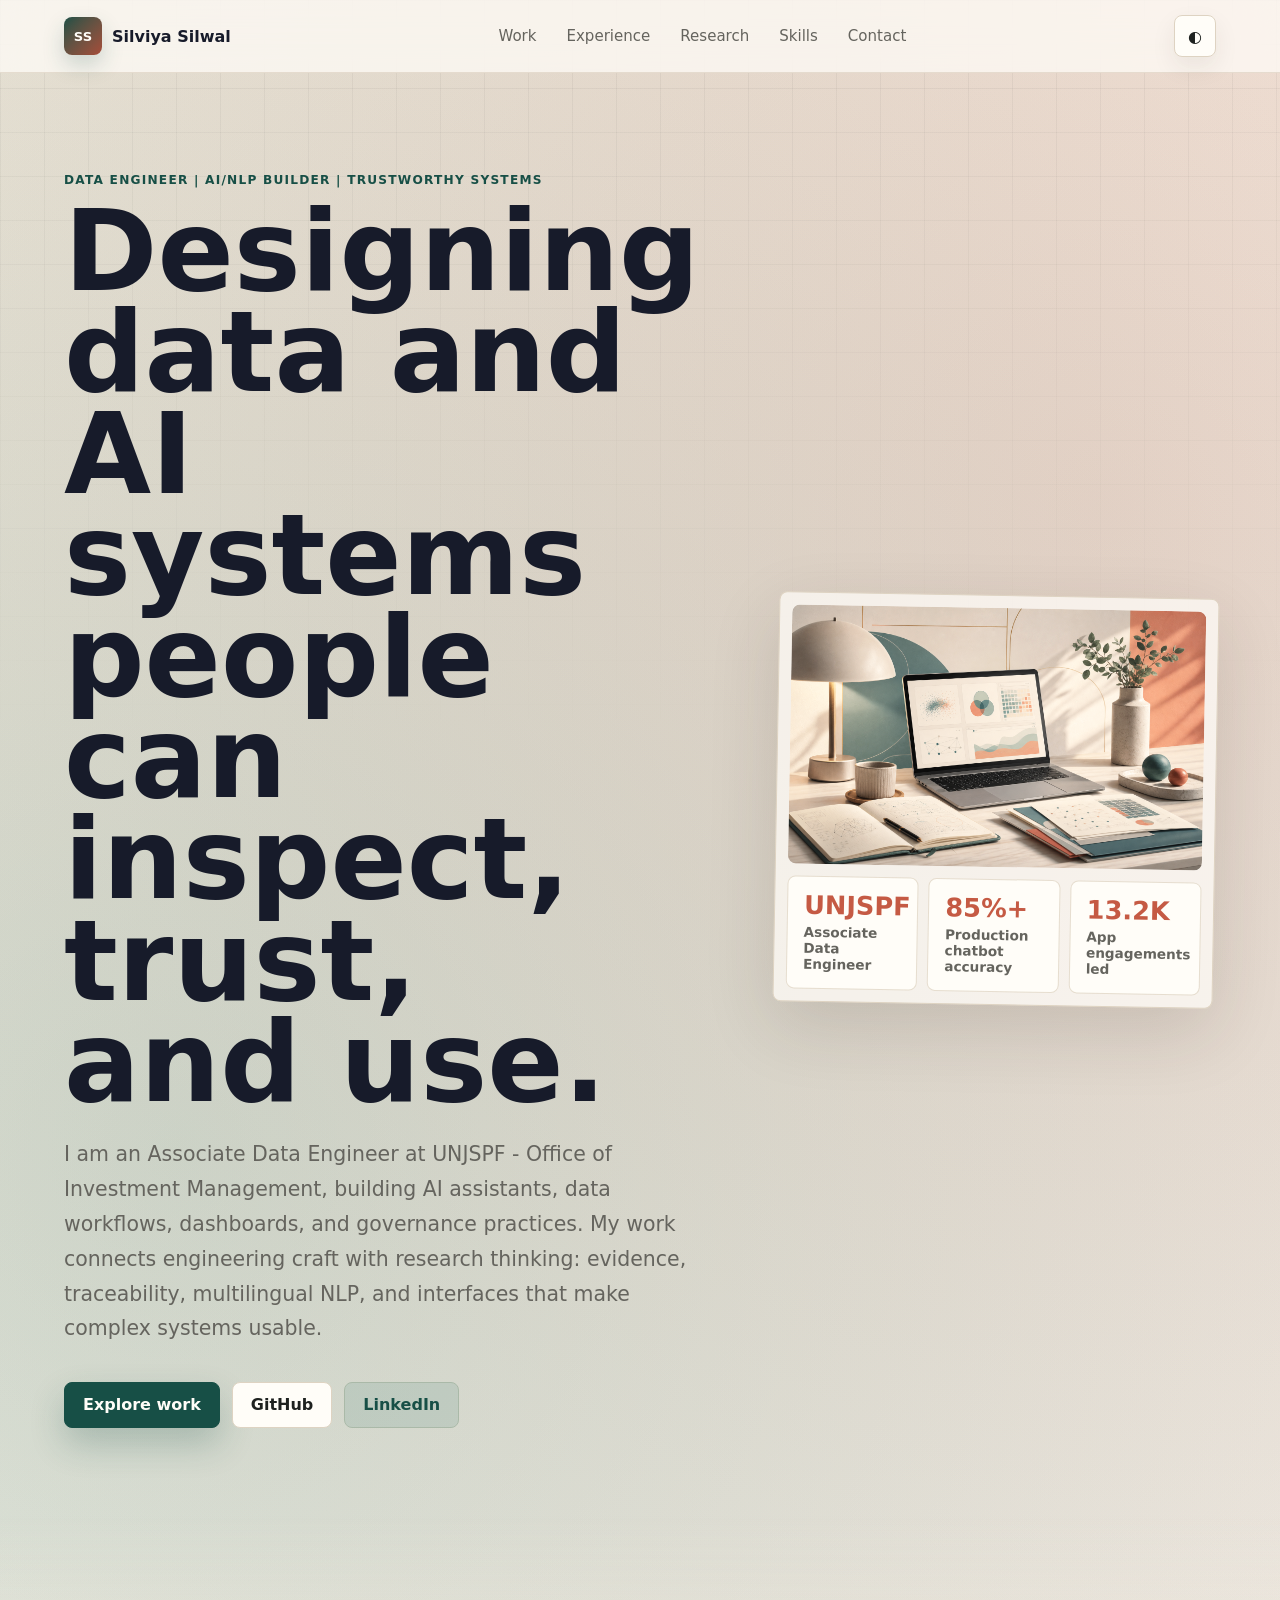
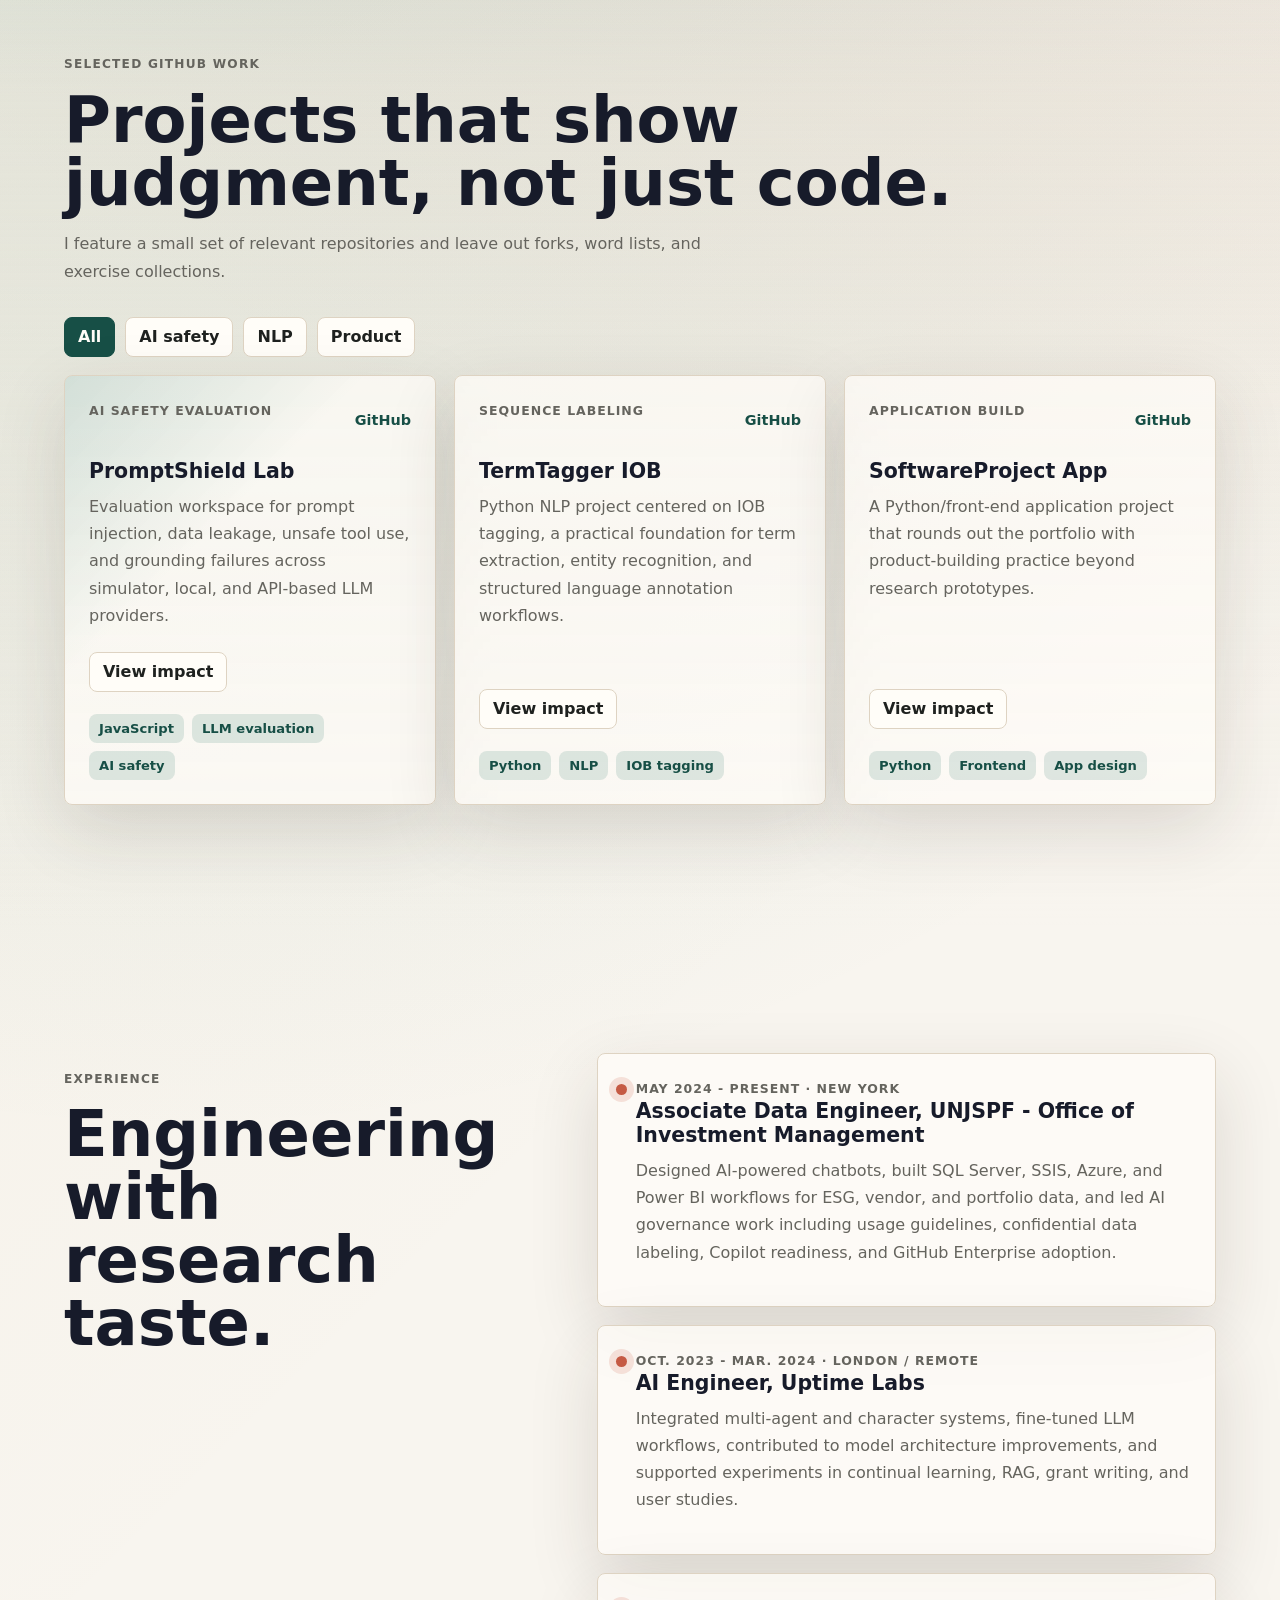
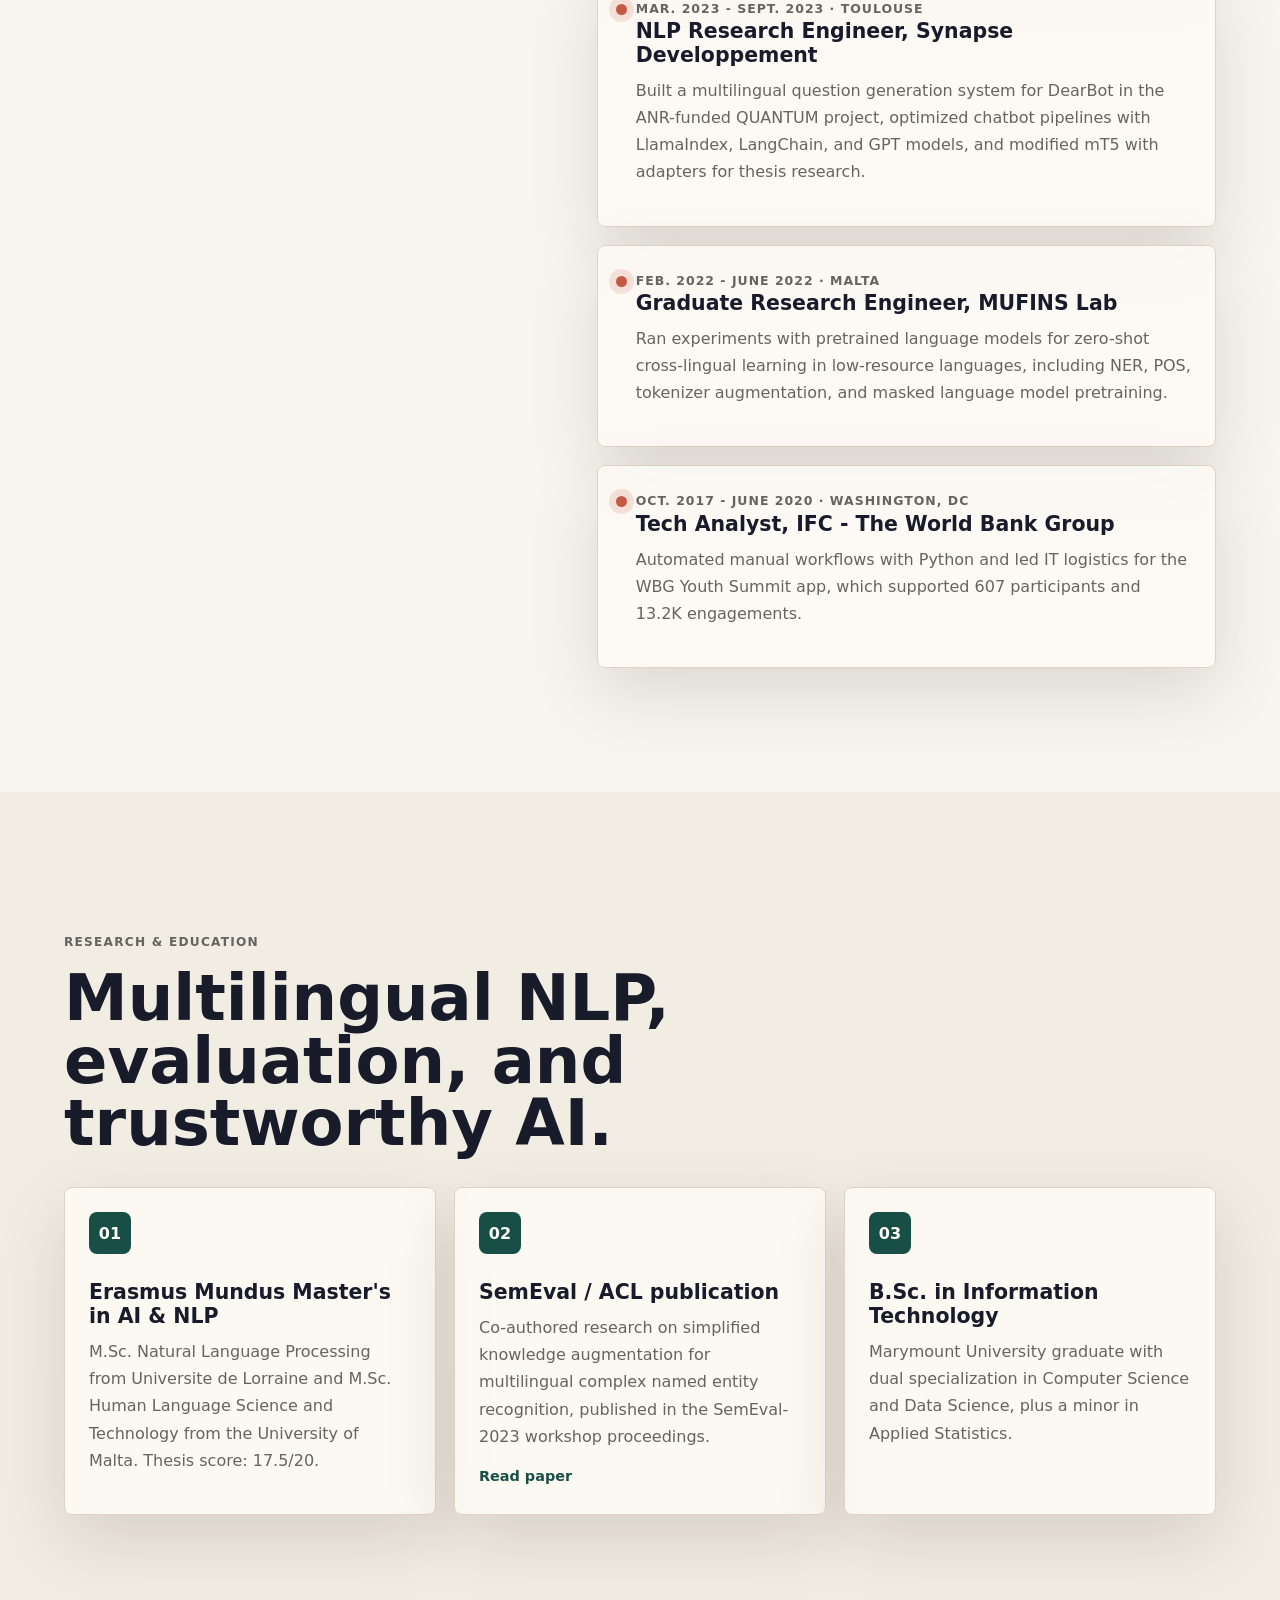
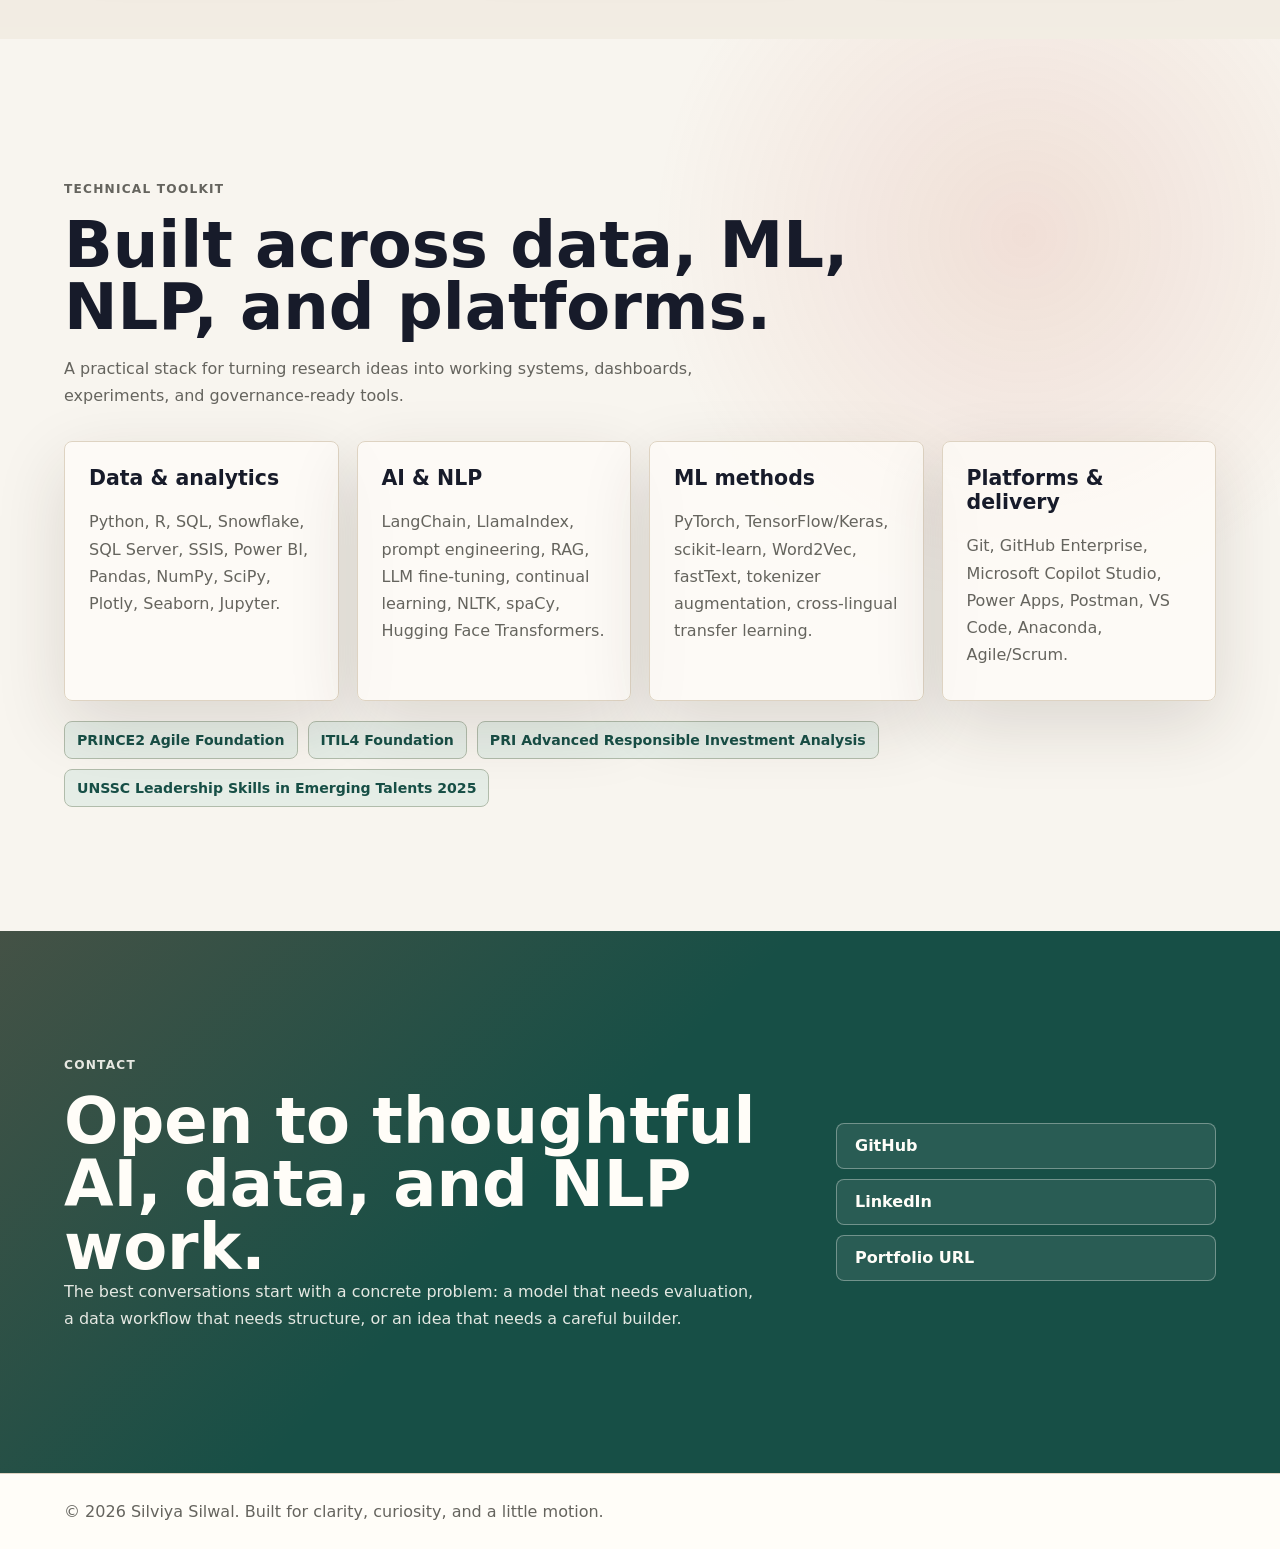
==== index.html @ 81b0cc97 "Add resume details to portfolio" ====
<!doctype html>
<html lang="en">
  <head>
    <meta charset="utf-8">
    <meta name="viewport" content="width=device-width, initial-scale=1">
    <title>Silviya Silwal | Data & AI Engineer</title>
    <meta
      name="description"
      content="Portfolio of Silviya Silwal, a Data Engineer and AI/NLP builder focused on trustworthy AI systems, evaluation, and multilingual language technology."
    >
    <link rel="stylesheet" href="styles.css">
  </head>
  <body>
    <div class="cursor-glow" aria-hidden="true"></div>

    <header class="site-header">
      <a class="brand" href="#top" aria-label="Go to top">
        <span class="brand-mark">SS</span>
        <span>Silviya Silwal</span>
      </a>

      <nav class="nav-links" aria-label="Primary navigation">
        <a href="#work">Work</a>
        <a href="#experience">Experience</a>
        <a href="#research">Research</a>
        <a href="#skills">Skills</a>
        <a href="#contact">Contact</a>
      </nav>

      <button class="theme-toggle" type="button" aria-label="Toggle dark mode">
        <span class="theme-icon" aria-hidden="true">◐</span>
      </button>
    </header>

    <main id="top">
      <section class="hero section-band">
        <div class="hero-copy">
          <p class="eyebrow">Data engineer | AI/NLP builder | Trustworthy systems</p>
          <h1>Designing data and AI systems people can inspect, trust, and use.</h1>
          <p class="lede">
            I am an Associate Data Engineer at UNJSPF - Office of Investment Management,
            building AI assistants, data workflows, dashboards, and governance practices.
            My work connects engineering craft with research thinking: evidence, traceability,
            multilingual NLP, and interfaces that make complex systems usable.
          </p>

          <div class="hero-actions" aria-label="Portfolio actions">
            <a class="button primary magnetic" href="#work">Explore work</a>
            <a class="button secondary magnetic" href="https://github.com/ssilwalcode" target="_blank" rel="noreferrer">GitHub</a>
            <a class="button ghost magnetic" href="https://www.linkedin.com/in/ssilwal16/" target="_blank" rel="noreferrer">LinkedIn</a>
          </div>
        </div>

        <aside class="hero-panel" aria-label="Portfolio snapshot">
          <img
            class="hero-image"
            src="assets/portfolio-hero.png"
            alt="Desk with research notes, a laptop dashboard, and visual AI governance materials"
          >
          <div class="signal-grid">
            <div>
              <strong>UNJSPF</strong>
              <span>Associate Data Engineer</span>
            </div>
            <div>
              <strong>85%+</strong>
              <span>Production chatbot accuracy</span>
            </div>
            <div>
              <strong>13.2K</strong>
              <span>App engagements led</span>
            </div>
          </div>
        </aside>
      </section>

      <section id="work" class="section work-section">
        <div class="section-heading">
          <p class="eyebrow">Selected GitHub work</p>
          <h2>Projects that show judgment, not just code.</h2>
          <p>
            I feature a small set of relevant repositories and leave out forks, word lists, and exercise collections.
          </p>
        </div>

        <div class="project-toolbar" aria-label="Project filters">
          <button class="filter-button is-active" type="button" data-filter="all">All</button>
          <button class="filter-button" type="button" data-filter="ai">AI safety</button>
          <button class="filter-button" type="button" data-filter="nlp">NLP</button>
          <button class="filter-button" type="button" data-filter="product">Product</button>
        </div>

        <div class="project-grid">
          <article class="project-card featured" data-category="ai product">
            <div class="project-topline">
              <p class="project-kicker">AI safety evaluation</p>
              <a href="https://github.com/ssilwalcode/PromptShield-Lab" target="_blank" rel="noreferrer">GitHub</a>
            </div>
            <h3>PromptShield Lab</h3>
            <p>
              Evaluation workspace for prompt injection, data leakage, unsafe tool use, and grounding failures
              across simulator, local, and API-based LLM providers.
            </p>
            <button class="details-toggle" type="button" aria-expanded="false">View impact</button>
            <div class="project-details" hidden>
              <ul>
                <li>Compares vulnerable and hardened assistant designs.</li>
                <li>Runs repeatable attack suites with evaluator evidence.</li>
                <li>Exports governance-style reports for model risk review.</li>
              </ul>
            </div>
            <ul class="tag-list" aria-label="PromptShield Lab skills">
              <li>JavaScript</li>
              <li>LLM evaluation</li>
              <li>AI safety</li>
            </ul>
          </article>

          <article class="project-card" data-category="nlp ai">
            <div class="project-topline">
              <p class="project-kicker">Sequence labeling</p>
              <a href="https://github.com/ssilwalcode/TermTagger_IOB" target="_blank" rel="noreferrer">GitHub</a>
            </div>
            <h3>TermTagger IOB</h3>
            <p>
              Python NLP project centered on IOB tagging, a practical foundation for term extraction,
              entity recognition, and structured language annotation workflows.
            </p>
            <button class="details-toggle" type="button" aria-expanded="false">View impact</button>
            <div class="project-details" hidden>
              <ul>
                <li>Shows applied NLP modeling and linguistic data representation.</li>
                <li>Connects naturally to multilingual NER and question generation work.</li>
                <li>Good evidence of hands-on language technology fundamentals.</li>
              </ul>
            </div>
            <ul class="tag-list" aria-label="TermTagger skills">
              <li>Python</li>
              <li>NLP</li>
              <li>IOB tagging</li>
            </ul>
          </article>

          <article class="project-card" data-category="product">
            <div class="project-topline">
              <p class="project-kicker">Application build</p>
              <a href="https://github.com/ssilwalcode/SoftwareProject_app" target="_blank" rel="noreferrer">GitHub</a>
            </div>
            <h3>SoftwareProject App</h3>
            <p>
              A Python/front-end application project that rounds out the portfolio with product-building practice
              beyond research prototypes.
            </p>
            <button class="details-toggle" type="button" aria-expanded="false">View impact</button>
            <div class="project-details" hidden>
              <ul>
                <li>Demonstrates full application structure and UI thinking.</li>
                <li>Useful signal for building deployable tools, not only notebooks.</li>
                <li>Complements the AI-focused projects with broader software craft.</li>
              </ul>
            </div>
            <ul class="tag-list" aria-label="SoftwareProject App skills">
              <li>Python</li>
              <li>Frontend</li>
              <li>App design</li>
            </ul>
          </article>
        </div>
      </section>

      <section id="experience" class="section split-section">
        <div class="section-heading sticky-heading">
          <p class="eyebrow">Experience</p>
          <h2>Engineering with research taste.</h2>
        </div>

        <div class="timeline">
          <article class="timeline-item">
            <span class="timeline-dot" aria-hidden="true"></span>
            <p class="timeline-meta">May 2024 - Present · New York</p>
            <h3>Associate Data Engineer, UNJSPF - Office of Investment Management</h3>
            <p>
              Designed AI-powered chatbots, built SQL Server, SSIS, Azure, and Power BI workflows
              for ESG, vendor, and portfolio data, and led AI governance work including usage
              guidelines, confidential data labeling, Copilot readiness, and GitHub Enterprise adoption.
            </p>
          </article>

          <article class="timeline-item">
            <span class="timeline-dot" aria-hidden="true"></span>
            <p class="timeline-meta">Oct. 2023 - Mar. 2024 · London / Remote</p>
            <h3>AI Engineer, Uptime Labs</h3>
            <p>
              Integrated multi-agent and character systems, fine-tuned LLM workflows, contributed
              to model architecture improvements, and supported experiments in continual learning,
              RAG, grant writing, and user studies.
            </p>
          </article>

          <article class="timeline-item">
            <span class="timeline-dot" aria-hidden="true"></span>
            <p class="timeline-meta">Mar. 2023 - Sept. 2023 · Toulouse</p>
            <h3>NLP Research Engineer, Synapse Developpement</h3>
            <p>
              Built a multilingual question generation system for DearBot in the ANR-funded
              QUANTUM project, optimized chatbot pipelines with LlamaIndex, LangChain, and GPT models,
              and modified mT5 with adapters for thesis research.
            </p>
          </article>

          <article class="timeline-item">
            <span class="timeline-dot" aria-hidden="true"></span>
            <p class="timeline-meta">Feb. 2022 - June 2022 · Malta</p>
            <h3>Graduate Research Engineer, MUFINS Lab</h3>
            <p>
              Ran experiments with pretrained language models for zero-shot cross-lingual learning
              in low-resource languages, including NER, POS, tokenizer augmentation, and masked
              language model pretraining.
            </p>
          </article>

          <article class="timeline-item">
            <span class="timeline-dot" aria-hidden="true"></span>
            <p class="timeline-meta">Oct. 2017 - June 2020 · Washington, DC</p>
            <h3>Tech Analyst, IFC - The World Bank Group</h3>
            <p>
              Automated manual workflows with Python and led IT logistics for the WBG Youth Summit
              app, which supported 607 participants and 13.2K engagements.
            </p>
          </article>
        </div>
      </section>

      <section id="research" class="section research-section">
        <div class="section-heading">
          <p class="eyebrow">Research & education</p>
          <h2>Multilingual NLP, evaluation, and trustworthy AI.</h2>
        </div>

        <div class="research-grid">
          <article class="research-card">
            <span>01</span>
            <h3>Erasmus Mundus Master's in AI & NLP</h3>
            <p>
              M.Sc. Natural Language Processing from Universite de Lorraine and M.Sc. Human Language
              Science and Technology from the University of Malta. Thesis score: 17.5/20.
            </p>
          </article>

          <article class="research-card">
            <span>02</span>
            <h3>SemEval / ACL publication</h3>
            <p>
              Co-authored research on simplified knowledge augmentation for multilingual complex named entity recognition,
              published in the SemEval-2023 workshop proceedings.
            </p>
            <a href="https://aclanthology.org/2023.semeval-1.119/" target="_blank" rel="noreferrer">Read paper</a>
          </article>

          <article class="research-card">
            <span>03</span>
            <h3>B.Sc. in Information Technology</h3>
            <p>
              Marymount University graduate with dual specialization in Computer Science and Data Science,
              plus a minor in Applied Statistics.
            </p>
          </article>
        </div>
      </section>

      <section id="skills" class="section skills-section">
        <div class="section-heading">
          <p class="eyebrow">Technical toolkit</p>
          <h2>Built across data, ML, NLP, and platforms.</h2>
          <p>
            A practical stack for turning research ideas into working systems, dashboards, experiments,
            and governance-ready tools.
          </p>
        </div>

        <div class="skills-grid">
          <article class="skill-card">
            <h3>Data & analytics</h3>
            <p>Python, R, SQL, Snowflake, SQL Server, SSIS, Power BI, Pandas, NumPy, SciPy, Plotly, Seaborn, Jupyter.</p>
          </article>
          <article class="skill-card">
            <h3>AI & NLP</h3>
            <p>LangChain, LlamaIndex, prompt engineering, RAG, LLM fine-tuning, continual learning, NLTK, spaCy, Hugging Face Transformers.</p>
          </article>
          <article class="skill-card">
            <h3>ML methods</h3>
            <p>PyTorch, TensorFlow/Keras, scikit-learn, Word2Vec, fastText, tokenizer augmentation, cross-lingual transfer learning.</p>
          </article>
          <article class="skill-card">
            <h3>Platforms & delivery</h3>
            <p>Git, GitHub Enterprise, Microsoft Copilot Studio, Power Apps, Postman, VS Code, Anaconda, Agile/Scrum.</p>
          </article>
        </div>

        <div class="credential-strip" aria-label="Credentials">
          <span>PRINCE2 Agile Foundation</span>
          <span>ITIL4 Foundation</span>
          <span>PRI Advanced Responsible Investment Analysis</span>
          <span>UNSSC Leadership Skills in Emerging Talents 2025</span>
        </div>
      </section>

      <section id="contact" class="section contact-section">
        <div>
          <p class="eyebrow">Contact</p>
          <h2>Open to thoughtful AI, data, and NLP work.</h2>
          <p>
            The best conversations start with a concrete problem: a model that needs evaluation,
            a data workflow that needs structure, or an idea that needs a careful builder.
          </p>
        </div>
        <div class="contact-links">
          <a class="magnetic" href="https://github.com/ssilwalcode" target="_blank" rel="noreferrer">GitHub</a>
          <a class="magnetic" href="https://www.linkedin.com/in/ssilwal16/" target="_blank" rel="noreferrer">LinkedIn</a>
          <a class="magnetic" href="https://ssilwalcode.github.io/">Portfolio URL</a>
        </div>
      </section>
    </main>

    <footer class="site-footer">
      <p>© <span id="year"></span> Silviya Silwal. Built for clarity, curiosity, and a little motion.</p>
    </footer>

    <script src="app.js"></script>
  </body>
</html>
---- styles.css ----
:root {
  color-scheme: light;
  --bg: #f8f5ef;
  --surface: #fffdf8;
  --surface-strong: #eee7db;
  --surface-glass: rgba(255, 253, 248, 0.72);
  --text: #1e211f;
  --muted: #65645e;
  --border: #ded3c2;
  --accent: #237564;
  --accent-strong: #174f46;
  --coral: #c55a44;
  --gold: #a88329;
  --ink: #171b2a;
  --shadow: 0 24px 70px rgba(47, 38, 28, 0.14);
  --radius: 8px;
}

body.dark {
  color-scheme: dark;
  --bg: #111717;
  --surface: #1d2424;
  --surface-strong: #2b3332;
  --surface-glass: rgba(29, 36, 36, 0.74);
  --text: #f5efe6;
  --muted: #beb6a8;
  --border: #3c4644;
  --accent: #7ed6c1;
  --accent-strong: #a3ead8;
  --coral: #f38f76;
  --gold: #e5c46b;
  --ink: #fff9ef;
  --shadow: 0 24px 70px rgba(0, 0, 0, 0.32);
}

* {
  box-sizing: border-box;
}

html {
  scroll-behavior: smooth;
}

body {
  margin: 0;
  min-height: 100vh;
  color: var(--text);
  background:
    radial-gradient(circle at 14% 18%, rgba(35, 117, 100, 0.18), transparent 30%),
    radial-gradient(circle at 86% 8%, rgba(197, 90, 68, 0.18), transparent 28%),
    linear-gradient(135deg, rgba(168, 131, 41, 0.08), transparent 44%),
    var(--bg);
  font-family: Inter, ui-sans-serif, system-ui, -apple-system, BlinkMacSystemFont, "Segoe UI", sans-serif;
  overflow-x: hidden;
}

body::before {
  position: fixed;
  inset: 0;
  z-index: -2;
  pointer-events: none;
  content: "";
  background-image:
    linear-gradient(rgba(101, 100, 94, 0.08) 1px, transparent 1px),
    linear-gradient(90deg, rgba(101, 100, 94, 0.08) 1px, transparent 1px);
  background-size: 44px 44px;
  mask-image: linear-gradient(to bottom, black, transparent 82%);
}

a {
  color: inherit;
}

button {
  font: inherit;
}

.cursor-glow {
  position: fixed;
  z-index: -1;
  width: 380px;
  height: 380px;
  border-radius: 50%;
  pointer-events: none;
  opacity: 0;
  transform: translate(-50%, -50%);
  background: radial-gradient(circle, rgba(126, 214, 193, 0.26), transparent 68%);
  transition: opacity 200ms ease;
}

body.has-pointer .cursor-glow {
  opacity: 1;
}

.site-header {
  position: sticky;
  top: 0;
  z-index: 10;
  display: flex;
  align-items: center;
  justify-content: space-between;
  gap: 20px;
  padding: 15px clamp(18px, 5vw, 72px);
  background: var(--surface-glass);
  border-bottom: 1px solid color-mix(in srgb, var(--border) 72%, transparent);
  backdrop-filter: blur(22px);
}

.brand,
.nav-links,
.hero-actions,
.contact-links,
.project-toolbar,
.project-topline {
  display: flex;
  align-items: center;
}

.brand {
  gap: 10px;
  color: var(--ink);
  font-weight: 850;
  text-decoration: none;
}

.brand-mark {
  display: grid;
  width: 38px;
  height: 38px;
  place-items: center;
  color: #fffdf8;
  background:
    linear-gradient(135deg, var(--accent-strong), color-mix(in srgb, var(--coral) 84%, black));
  border-radius: var(--radius);
  box-shadow: 0 10px 22px rgba(23, 79, 70, 0.2);
  font-size: 0.82rem;
}

.nav-links {
  gap: clamp(14px, 3vw, 30px);
  color: var(--muted);
  font-size: 0.94rem;
}

.nav-links a {
  position: relative;
  text-decoration: none;
}

.nav-links a::after {
  position: absolute;
  left: 0;
  bottom: -6px;
  width: 100%;
  height: 2px;
  content: "";
  background: var(--accent);
  transform: scaleX(0);
  transform-origin: left;
  transition: transform 180ms ease;
}

.nav-links a:hover,
.nav-links a:focus-visible {
  color: var(--text);
}

.nav-links a:hover::after,
.nav-links a:focus-visible::after {
  transform: scaleX(1);
}

.theme-toggle {
  display: grid;
  width: 42px;
  height: 42px;
  place-items: center;
  color: var(--text);
  background: var(--surface);
  border: 1px solid var(--border);
  border-radius: var(--radius);
  cursor: pointer;
  box-shadow: 0 10px 24px rgba(47, 38, 28, 0.08);
}

.section-band,
.section {
  padding-inline: clamp(18px, 5vw, 72px);
}

.hero {
  display: grid;
  grid-template-columns: minmax(0, 1fr) minmax(300px, 440px);
  gap: clamp(34px, 7vw, 92px);
  align-items: center;
  min-height: calc(100vh - 70px);
  padding-top: clamp(50px, 8vw, 100px);
  padding-bottom: clamp(46px, 8vw, 86px);
}

.hero-copy {
  max-width: 940px;
}

.eyebrow {
  margin: 0 0 14px;
  color: var(--accent-strong);
  font-size: 0.76rem;
  font-weight: 850;
  letter-spacing: 0.1em;
  text-transform: uppercase;
}

h1,
h2,
h3,
p {
  margin-top: 0;
}

h1 {
  max-width: 1040px;
  margin-bottom: 24px;
  color: var(--ink);
  font-size: clamp(3.25rem, 8.8vw, 8.2rem);
  line-height: 0.9;
  letter-spacing: 0;
}

h2 {
  margin-bottom: 0;
  color: var(--ink);
  font-size: clamp(2.05rem, 5vw, 4.7rem);
  line-height: 0.98;
  letter-spacing: 0;
}

h3 {
  margin-bottom: 10px;
  color: var(--ink);
  font-size: 1.28rem;
}

.lede,
.section-heading p,
.project-card p,
.timeline-item p,
.research-card p,
.contact-section p,
.site-footer {
  color: var(--muted);
  line-height: 1.7;
}

.lede {
  max-width: 760px;
  font-size: clamp(1.05rem, 1.7vw, 1.28rem);
}

.hero-actions {
  flex-wrap: wrap;
  gap: 12px;
  margin-top: 36px;
}

.button,
.contact-links a {
  min-height: 46px;
  padding: 12px 18px;
  border: 1px solid var(--border);
  border-radius: var(--radius);
  font-weight: 850;
  text-decoration: none;
  transition: transform 180ms ease, box-shadow 180ms ease, background 180ms ease;
}

.button:hover,
.contact-links a:hover,
.filter-button:hover,
.details-toggle:hover {
  transform: translateY(-2px);
}

.button.primary {
  color: #fffdf8;
  background: var(--accent-strong);
  border-color: var(--accent-strong);
  box-shadow: 0 16px 34px rgba(23, 79, 70, 0.24);
}

.button.secondary {
  color: var(--text);
  background: var(--surface);
}

.button.ghost {
  color: var(--accent-strong);
  background: color-mix(in srgb, var(--accent) 12%, transparent);
  border-color: color-mix(in srgb, var(--accent) 28%, var(--border));
}

.hero-panel {
  display: grid;
  gap: 12px;
  overflow: hidden;
  padding: 12px;
  background: var(--surface-glass);
  border: 1px solid var(--border);
  border-radius: var(--radius);
  box-shadow: var(--shadow);
  transform: rotate(1deg);
}

.hero-image {
  display: block;
  width: 100%;
  aspect-ratio: 16 / 10;
  object-fit: cover;
  border-radius: var(--radius);
  filter: saturate(1.05) contrast(1.02);
}

.signal-grid {
  display: grid;
  grid-template-columns: repeat(3, minmax(0, 1fr));
  gap: 10px;
}

.signal-grid div {
  display: grid;
  gap: 6px;
  min-height: 96px;
  padding: 16px;
  background: var(--surface);
  border: 1px solid color-mix(in srgb, var(--border) 74%, transparent);
  border-radius: var(--radius);
}

.signal-grid strong {
  color: var(--coral);
  font-size: clamp(1.2rem, 2vw, 1.7rem);
  line-height: 1;
}

.signal-grid span {
  color: var(--muted);
  font-size: 0.85rem;
  font-weight: 750;
}

.section {
  padding-top: clamp(70px, 10vw, 124px);
  padding-bottom: clamp(70px, 10vw, 124px);
}

.section-heading {
  max-width: 900px;
  margin-bottom: 32px;
}

.section-heading p {
  max-width: 680px;
  margin-top: 16px;
}

.work-section {
  background:
    linear-gradient(180deg, transparent, color-mix(in srgb, var(--surface-strong) 46%, transparent) 18%, transparent);
}

.project-toolbar {
  flex-wrap: wrap;
  gap: 10px;
  margin-bottom: 18px;
}

.filter-button,
.details-toggle {
  min-height: 40px;
  padding: 9px 13px;
  color: var(--text);
  background: var(--surface);
  border: 1px solid var(--border);
  border-radius: var(--radius);
  cursor: pointer;
  font-weight: 800;
  transition: transform 180ms ease, background 180ms ease, border-color 180ms ease;
}

.filter-button.is-active {
  color: #fffdf8;
  background: var(--accent-strong);
  border-color: var(--accent-strong);
}

.project-grid {
  display: grid;
  grid-template-columns: repeat(3, minmax(0, 1fr));
  gap: 18px;
}

.project-card,
.timeline-item,
.research-card,
.skill-card {
  position: relative;
  padding: 24px;
  background: var(--surface-glass);
  border: 1px solid var(--border);
  border-radius: var(--radius);
  box-shadow: var(--shadow);
  overflow: hidden;
}

.project-card {
  display: flex;
  min-height: 430px;
  flex-direction: column;
  transition: transform 200ms ease, opacity 200ms ease, border-color 200ms ease;
}

.project-card::before,
.research-card::before {
  position: absolute;
  inset: 0;
  pointer-events: none;
  content: "";
  background: linear-gradient(135deg, color-mix(in srgb, var(--accent) 12%, transparent), transparent 42%);
  opacity: 0;
  transition: opacity 200ms ease;
}

.project-card:hover,
.research-card:hover {
  transform: translateY(-6px);
  border-color: color-mix(in srgb, var(--accent) 48%, var(--border));
}

.project-card:hover::before,
.research-card:hover::before {
  opacity: 1;
}

.project-card.featured {
  background:
    linear-gradient(135deg, color-mix(in srgb, var(--accent) 18%, transparent), transparent 38%),
    var(--surface-glass);
}

.project-card.is-hidden {
  display: none;
}

.project-topline {
  position: relative;
  z-index: 1;
  justify-content: space-between;
  gap: 16px;
  margin-bottom: 18px;
}

.project-topline a,
.research-card a {
  color: var(--accent-strong);
  font-size: 0.9rem;
  font-weight: 850;
  text-decoration: none;
}

.project-topline a:hover,
.research-card a:hover {
  text-decoration: underline;
}

.project-kicker,
.timeline-meta {
  margin: 0;
  color: var(--coral);
  font-size: 0.78rem;
  font-weight: 850;
  letter-spacing: 0.08em;
  text-transform: uppercase;
}

.project-card h3,
.project-card p,
.project-card button,
.project-card ul,
.research-card h3,
.research-card p,
.research-card a,
.timeline-item h3,
.timeline-item p {
  position: relative;
  z-index: 1;
}

.project-card p {
  margin-bottom: 20px;
}

.details-toggle {
  align-self: flex-start;
  margin-top: auto;
}

.project-details {
  margin-top: 14px;
  color: var(--muted);
}

.project-details ul {
  display: grid;
  gap: 8px;
  margin: 0;
  padding-left: 18px;
  line-height: 1.55;
}

.tag-list {
  display: flex;
  flex-wrap: wrap;
  gap: 8px;
  margin: 22px 0 0;
  padding: 0;
  list-style: none;
}

.tag-list li {
  padding: 7px 10px;
  color: var(--accent-strong);
  background: color-mix(in srgb, var(--accent) 14%, transparent);
  border-radius: var(--radius);
  font-size: 0.82rem;
  font-weight: 850;
}

.split-section {
  display: grid;
  grid-template-columns: minmax(0, 0.82fr) minmax(320px, 1.18fr);
  gap: clamp(28px, 8vw, 106px);
  align-items: start;
}

.sticky-heading {
  position: sticky;
  top: 120px;
}

.timeline {
  display: grid;
  gap: 18px;
}

.timeline-item {
  padding-left: 38px;
}

.timeline-dot {
  position: absolute;
  top: 30px;
  left: 18px;
  width: 11px;
  height: 11px;
  background: var(--coral);
  border-radius: 50%;
  box-shadow: 0 0 0 7px color-mix(in srgb, var(--coral) 16%, transparent);
}

.research-section {
  background: color-mix(in srgb, var(--surface-strong) 58%, transparent);
}

.research-grid {
  display: grid;
  grid-template-columns: repeat(3, minmax(0, 1fr));
  gap: 18px;
}

.research-card {
  min-height: 310px;
}

.research-card span {
  position: relative;
  z-index: 1;
  display: inline-grid;
  width: 42px;
  height: 42px;
  place-items: center;
  margin-bottom: 26px;
  color: #fffdf8;
  background: var(--accent-strong);
  border-radius: var(--radius);
  font-weight: 850;
}

.skills-section {
  background:
    radial-gradient(circle at 80% 22%, color-mix(in srgb, var(--coral) 14%, transparent), transparent 30%),
    transparent;
}

.skills-grid {
  display: grid;
  grid-template-columns: repeat(4, minmax(0, 1fr));
  gap: 18px;
}

.skill-card {
  min-height: 260px;
  transition: transform 200ms ease, border-color 200ms ease;
}

.skill-card:hover {
  transform: translateY(-6px);
  border-color: color-mix(in srgb, var(--accent) 48%, var(--border));
}

.skill-card h3 {
  margin-bottom: 18px;
}

.skill-card p {
  margin-bottom: 0;
  color: var(--muted);
  line-height: 1.7;
}

.credential-strip {
  display: flex;
  flex-wrap: wrap;
  gap: 10px;
  margin-top: 20px;
}

.credential-strip span {
  padding: 10px 12px;
  color: var(--accent-strong);
  background: color-mix(in srgb, var(--accent) 12%, var(--surface));
  border: 1px solid color-mix(in srgb, var(--accent) 24%, var(--border));
  border-radius: var(--radius);
  font-size: 0.88rem;
  font-weight: 850;
}

.contact-section {
  display: grid;
  grid-template-columns: minmax(0, 1fr) minmax(260px, 380px);
  gap: clamp(28px, 6vw, 72px);
  align-items: center;
  background:
    linear-gradient(135deg, color-mix(in srgb, var(--coral) 26%, transparent), transparent 44%),
    var(--accent-strong);
}

.contact-section h2,
.contact-section .eyebrow,
.contact-section p {
  color: #fffdf8;
}

.contact-section p {
  max-width: 700px;
  opacity: 0.88;
}

.contact-links {
  align-items: stretch;
  flex-direction: column;
  gap: 10px;
}

.contact-links a {
  color: #fffdf8;
  border-color: rgba(255, 253, 248, 0.34);
  background: rgba(255, 253, 248, 0.08);
}

.contact-links a:hover {
  background: rgba(255, 253, 248, 0.16);
}

.site-footer {
  padding: 24px clamp(18px, 5vw, 72px);
  background: var(--surface);
  border-top: 1px solid var(--border);
}

.site-footer p {
  margin: 0;
}

@media (prefers-reduced-motion: reduce) {
  *,
  *::before,
  *::after {
    scroll-behavior: auto !important;
    transition: none !important;
    animation: none !important;
  }
}

@media (max-width: 1050px) {
  .hero,
  .split-section,
  .contact-section {
    grid-template-columns: 1fr;
  }

  .hero {
    min-height: auto;
  }

  .hero-panel {
    max-width: 620px;
    transform: none;
  }

  .sticky-heading {
    position: static;
  }

  .project-grid,
  .research-grid,
  .skills-grid {
    grid-template-columns: 1fr;
  }

  .project-card,
  .research-card,
  .skill-card {
    min-height: auto;
  }
}

@media (max-width: 720px) {
  .site-header {
    align-items: flex-start;
    flex-wrap: wrap;
  }

  .nav-links {
    order: 3;
    width: 100%;
    justify-content: space-between;
    gap: 10px;
    overflow-x: auto;
    padding-bottom: 3px;
  }

  h1 {
    font-size: clamp(3rem, 17vw, 5.1rem);
  }

  .signal-grid {
    grid-template-columns: 1fr;
  }

  .project-card,
  .timeline-item,
  .research-card,
  .skill-card {
    padding: 20px;
  }
}
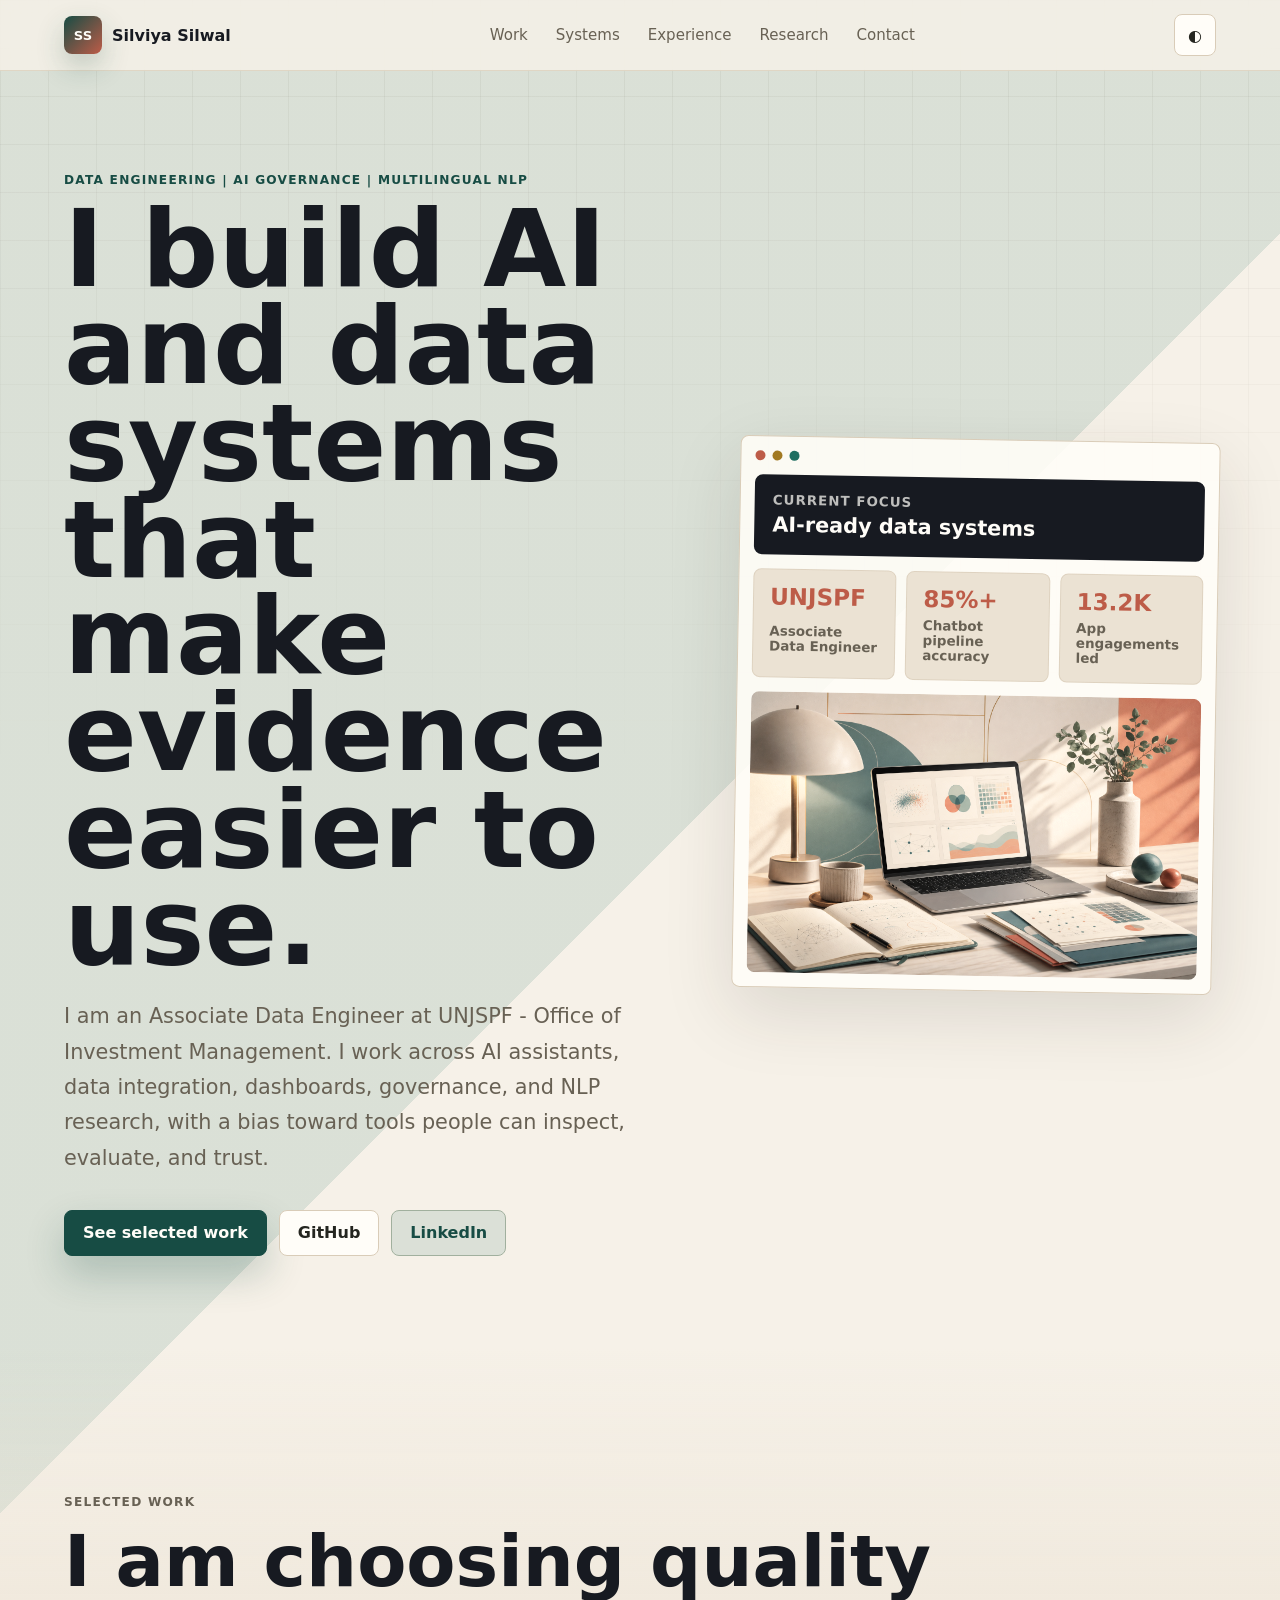
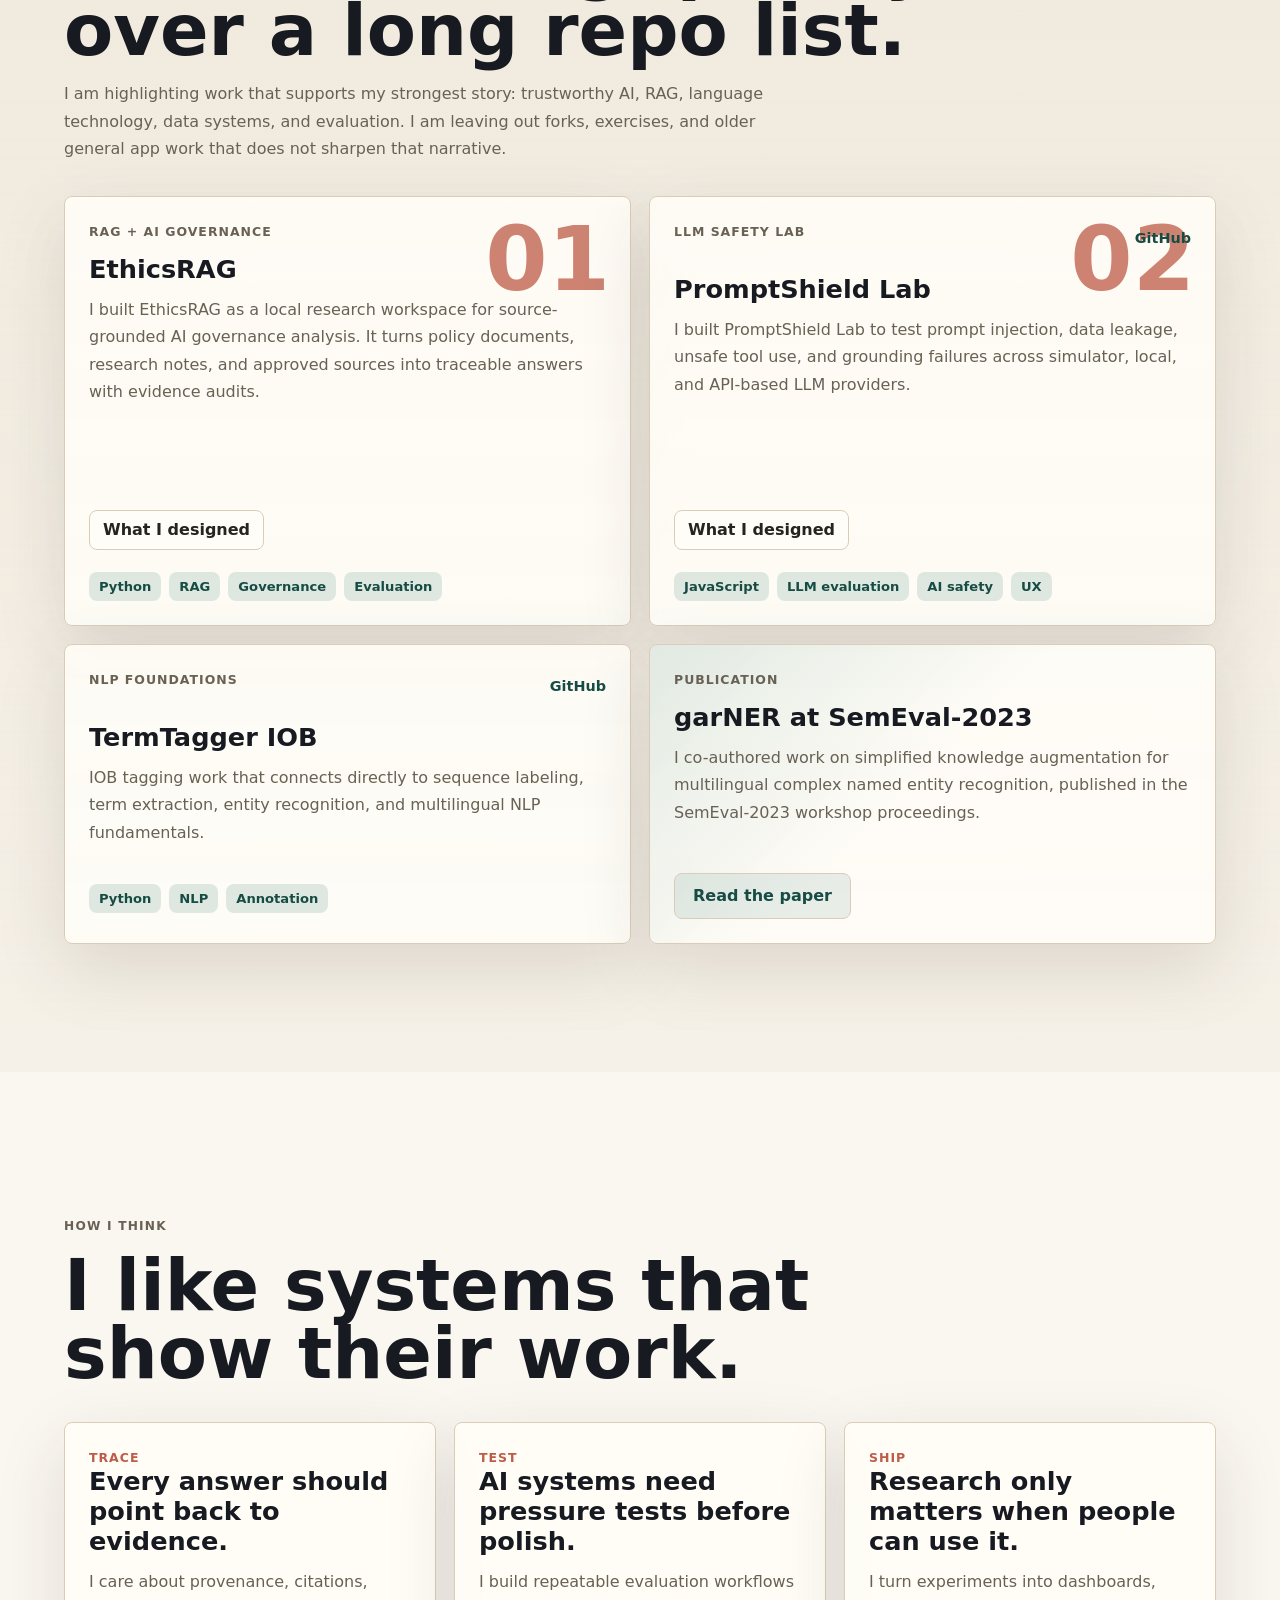
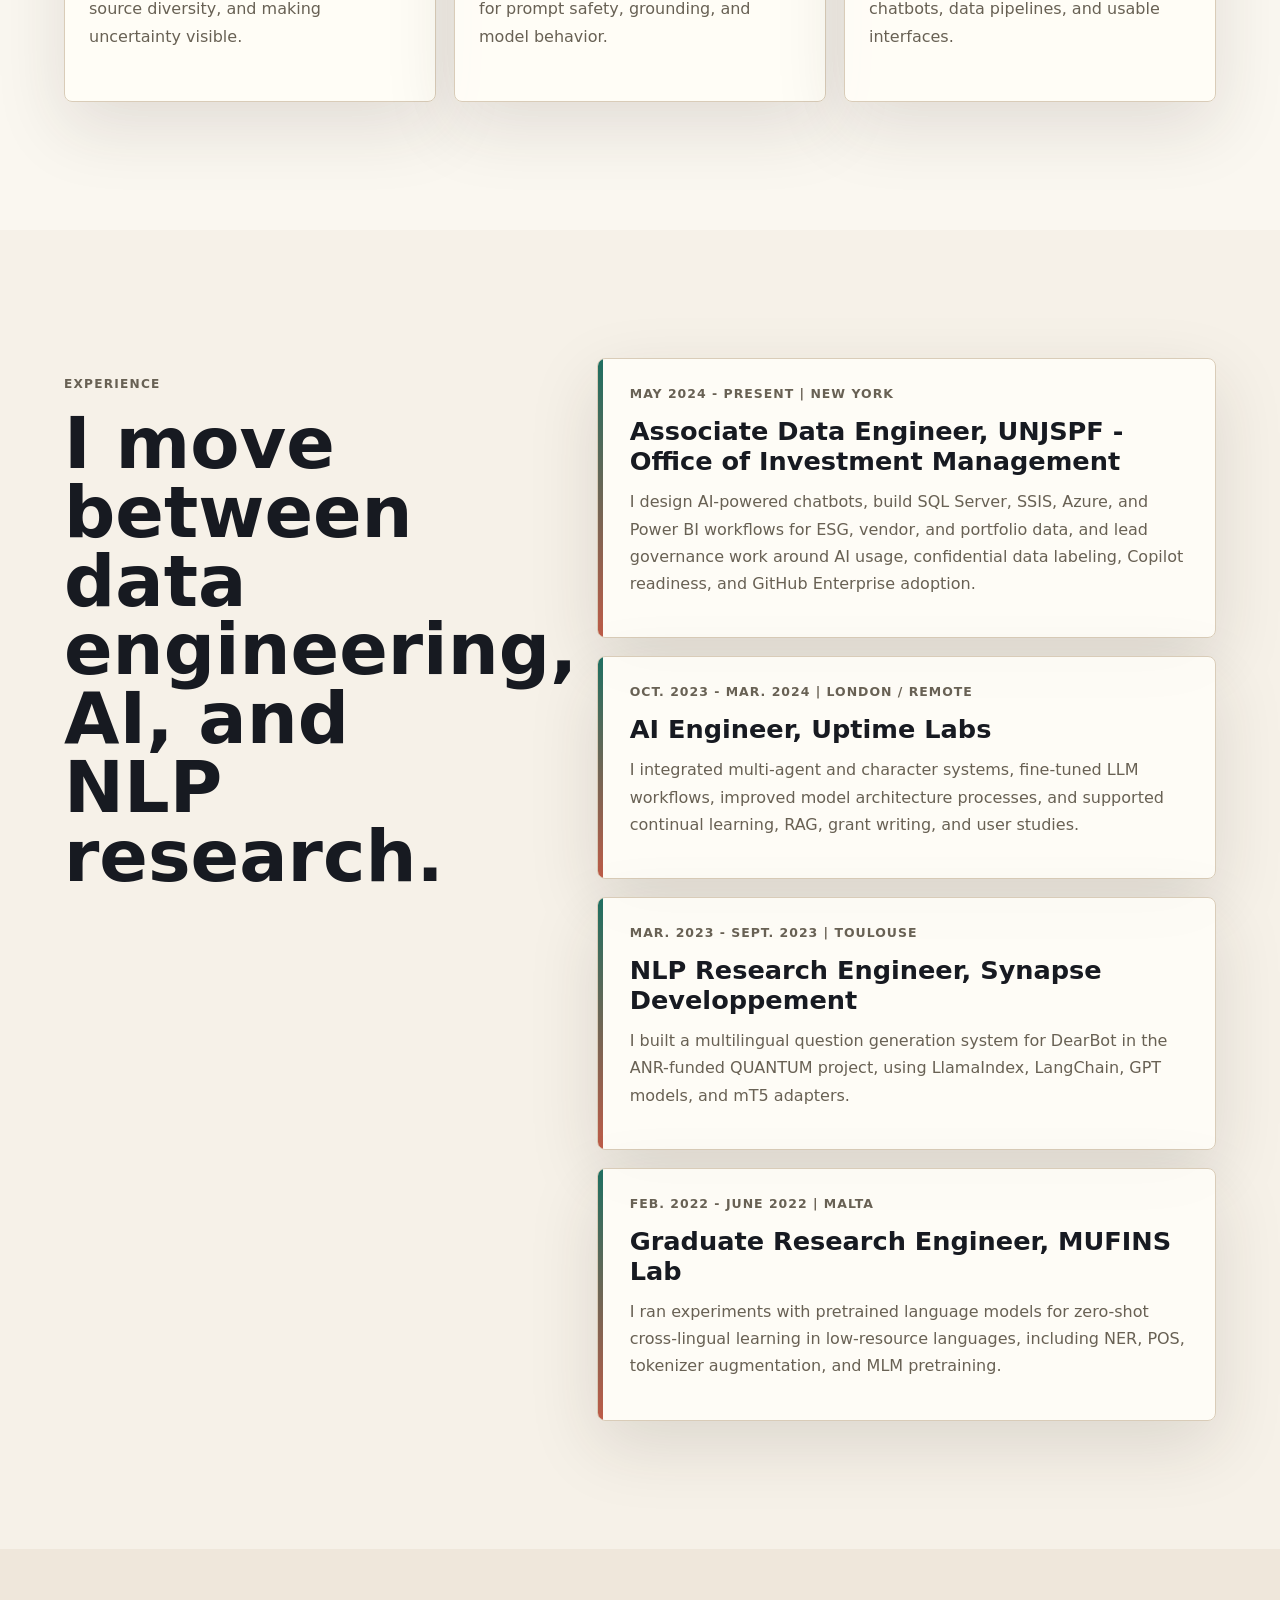
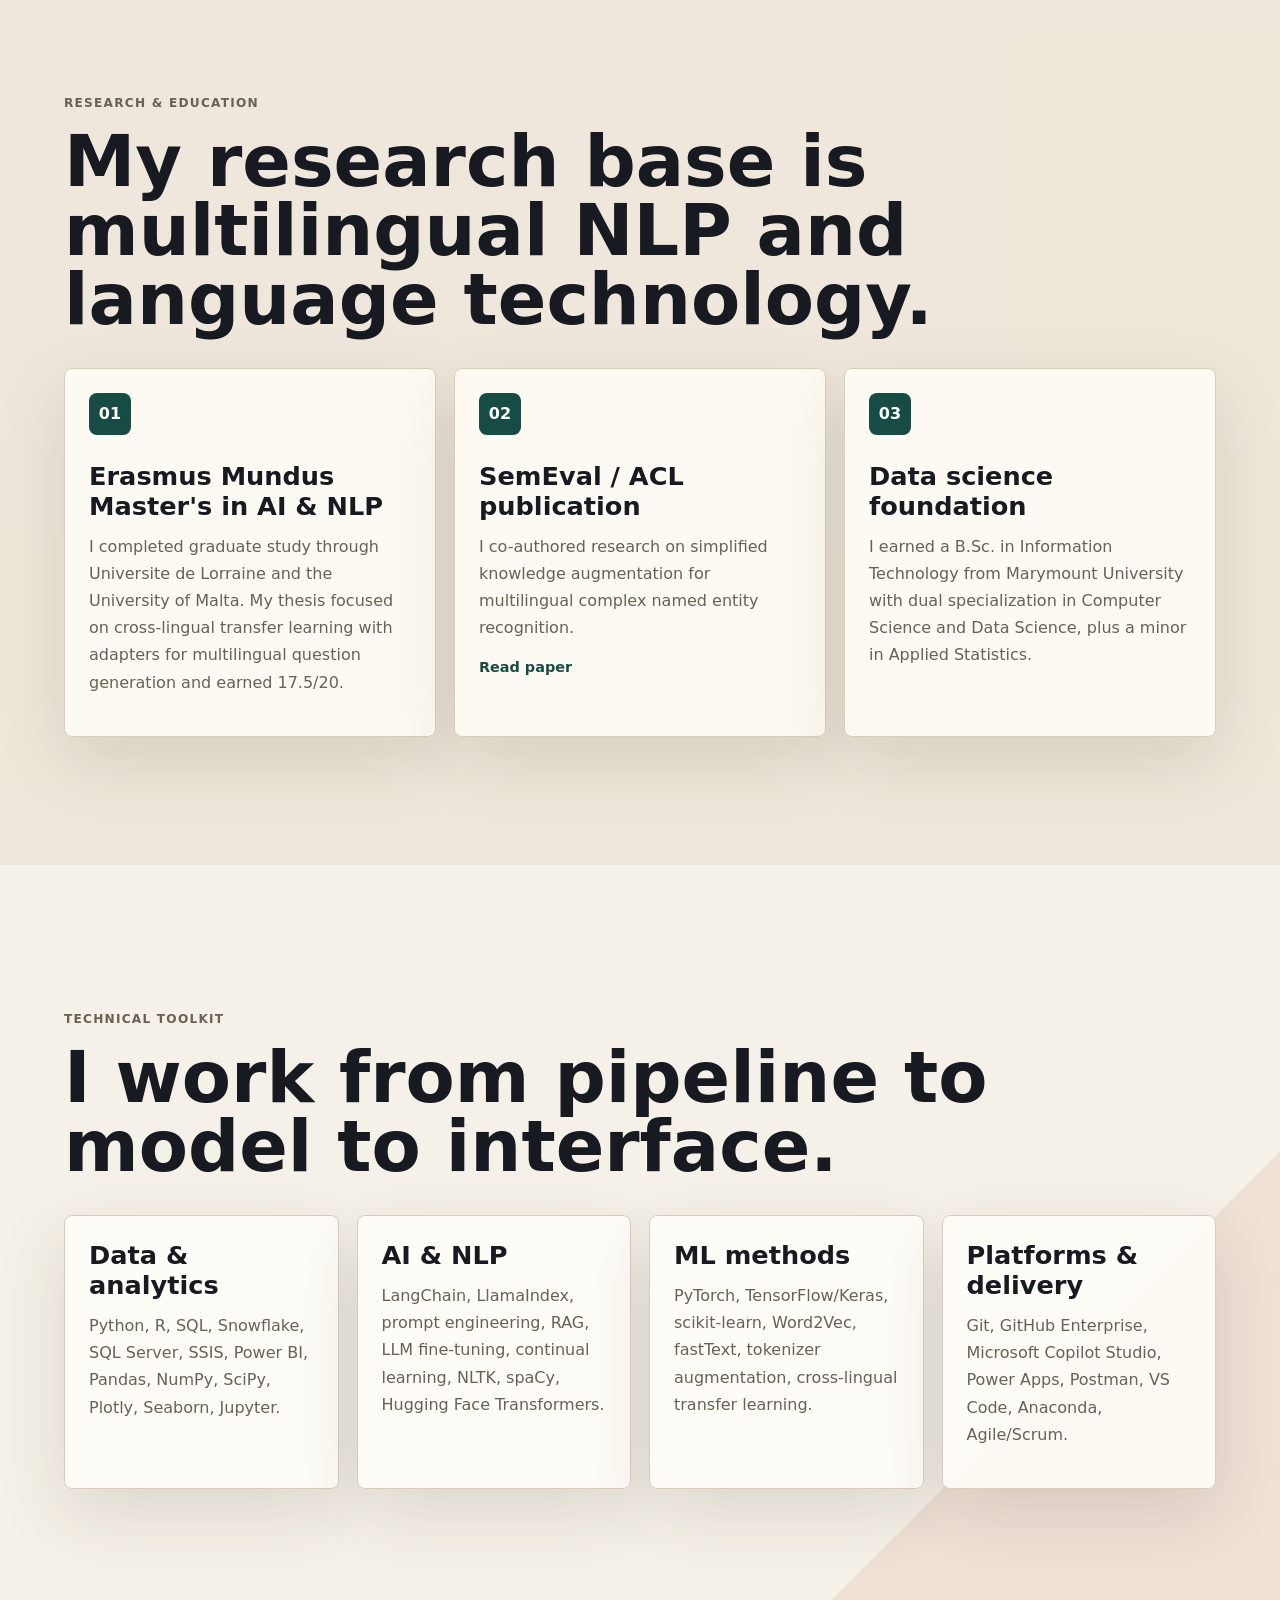
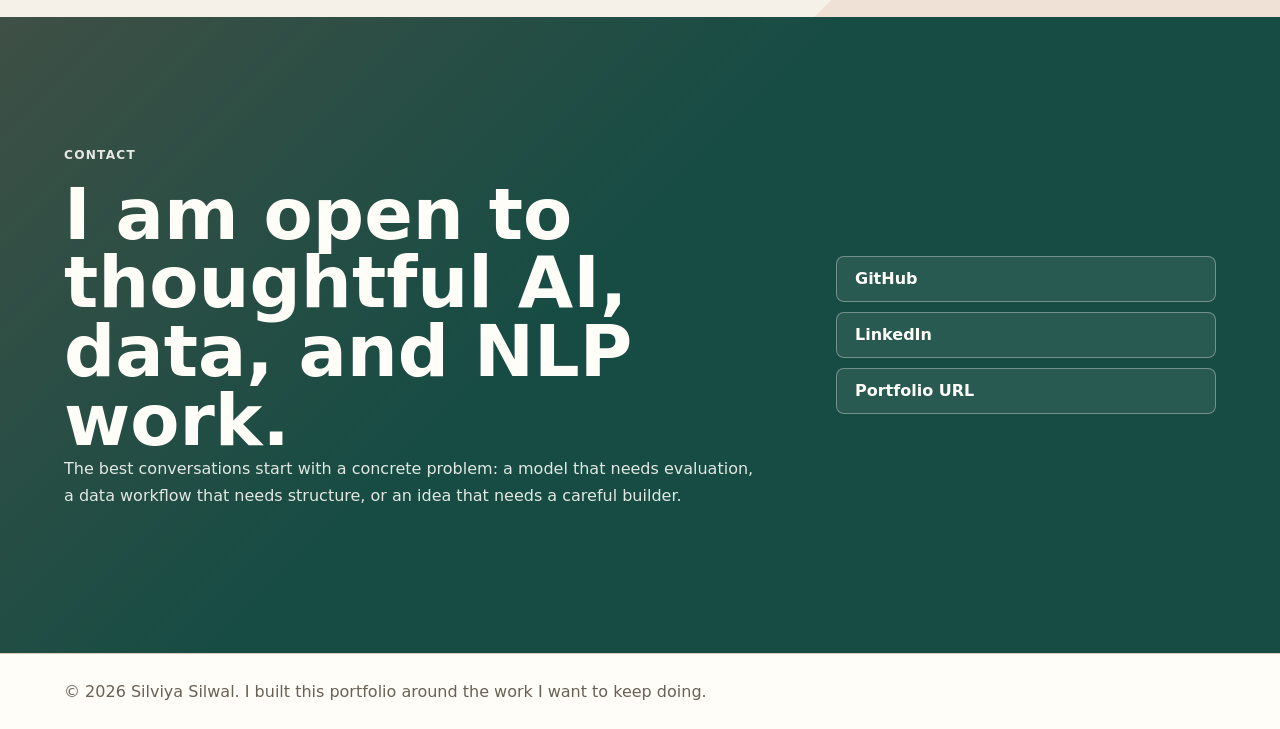
==== commit 46aed2a9: "Refine portfolio aesthetics and featured work" ====
--- a/index.html
+++ b/index.html
@@ -6,13 +6,11 @@
     <title>Silviya Silwal | Data & AI Engineer</title>
     <meta
       name="description"
-      content="Portfolio of Silviya Silwal, a Data Engineer and AI/NLP builder focused on trustworthy AI systems, evaluation, and multilingual language technology."
+      content="Portfolio of Silviya Silwal, an Associate Data Engineer and AI/NLP builder focused on trustworthy AI systems, governance, data workflows, and multilingual language technology."
     >
     <link rel="stylesheet" href="styles.css">
   </head>
   <body>
-    <div class="cursor-glow" aria-hidden="true"></div>
-
     <header class="site-header">
       <a class="brand" href="#top" aria-label="Go to top">
         <span class="brand-mark">SS</span>
@@ -21,9 +19,9 @@
 
       <nav class="nav-links" aria-label="Primary navigation">
         <a href="#work">Work</a>
+        <a href="#systems">Systems</a>
         <a href="#experience">Experience</a>
         <a href="#research">Research</a>
-        <a href="#skills">Skills</a>
         <a href="#contact">Contact</a>
       </nav>
 
@@ -35,135 +33,167 @@
     <main id="top">
       <section class="hero section-band">
         <div class="hero-copy">
-          <p class="eyebrow">Data engineer | AI/NLP builder | Trustworthy systems</p>
-          <h1>Designing data and AI systems people can inspect, trust, and use.</h1>
+          <p class="eyebrow">Data engineering | AI governance | Multilingual NLP</p>
+          <h1>I build AI and data systems that make evidence easier to use.</h1>
           <p class="lede">
-            I am an Associate Data Engineer at UNJSPF - Office of Investment Management,
-            building AI assistants, data workflows, dashboards, and governance practices.
-            My work connects engineering craft with research thinking: evidence, traceability,
-            multilingual NLP, and interfaces that make complex systems usable.
+            I am an Associate Data Engineer at UNJSPF - Office of Investment Management.
+            I work across AI assistants, data integration, dashboards, governance, and NLP research,
+            with a bias toward tools people can inspect, evaluate, and trust.
           </p>
 
           <div class="hero-actions" aria-label="Portfolio actions">
-            <a class="button primary magnetic" href="#work">Explore work</a>
+            <a class="button primary magnetic" href="#work">See selected work</a>
             <a class="button secondary magnetic" href="https://github.com/ssilwalcode" target="_blank" rel="noreferrer">GitHub</a>
             <a class="button ghost magnetic" href="https://www.linkedin.com/in/ssilwal16/" target="_blank" rel="noreferrer">LinkedIn</a>
           </div>
         </div>
 
-        <aside class="hero-panel" aria-label="Portfolio snapshot">
+        <aside class="hero-console" aria-label="Portfolio summary">
+          <div class="console-topbar">
+            <span></span>
+            <span></span>
+            <span></span>
+          </div>
+          <div class="console-line">
+            <small>Current focus</small>
+            <strong>AI-ready data systems</strong>
+          </div>
+          <div class="console-grid">
+            <div>
+              <strong>UNJSPF</strong>
+              <span>Associate Data Engineer</span>
+            </div>
+            <div>
+              <strong>85%+</strong>
+              <span>Chatbot pipeline accuracy</span>
+            </div>
+            <div>
+              <strong>13.2K</strong>
+              <span>App engagements led</span>
+            </div>
+          </div>
           <img
             class="hero-image"
             src="assets/portfolio-hero.png"
             alt="Desk with research notes, a laptop dashboard, and visual AI governance materials"
           >
-          <div class="signal-grid">
-            <div>
-              <strong>UNJSPF</strong>
-              <span>Associate Data Engineer</span>
-            </div>
-            <div>
-              <strong>85%+</strong>
-              <span>Production chatbot accuracy</span>
-            </div>
-            <div>
-              <strong>13.2K</strong>
-              <span>App engagements led</span>
-            </div>
-          </div>
         </aside>
       </section>
 
       <section id="work" class="section work-section">
         <div class="section-heading">
-          <p class="eyebrow">Selected GitHub work</p>
-          <h2>Projects that show judgment, not just code.</h2>
+          <p class="eyebrow">Selected work</p>
+          <h2>I am choosing quality over a long repo list.</h2>
           <p>
-            I feature a small set of relevant repositories and leave out forks, word lists, and exercise collections.
+            I am highlighting work that supports my strongest story: trustworthy AI, RAG,
+            language technology, data systems, and evaluation. I am leaving out forks,
+            exercises, and older general app work that does not sharpen that narrative.
           </p>
         </div>
 
-        <div class="project-toolbar" aria-label="Project filters">
-          <button class="filter-button is-active" type="button" data-filter="all">All</button>
-          <button class="filter-button" type="button" data-filter="ai">AI safety</button>
-          <button class="filter-button" type="button" data-filter="nlp">NLP</button>
-          <button class="filter-button" type="button" data-filter="product">Product</button>
-        </div>
-
-        <div class="project-grid">
-          <article class="project-card featured" data-category="ai product">
-            <div class="project-topline">
-              <p class="project-kicker">AI safety evaluation</p>
-              <a href="https://github.com/ssilwalcode/PromptShield-Lab" target="_blank" rel="noreferrer">GitHub</a>
-            </div>
-            <h3>PromptShield Lab</h3>
-            <p>
-              Evaluation workspace for prompt injection, data leakage, unsafe tool use, and grounding failures
-              across simulator, local, and API-based LLM providers.
-            </p>
-            <button class="details-toggle" type="button" aria-expanded="false">View impact</button>
+        <div class="work-grid">
+          <article class="case-card case-card-large" data-category="rag ai governance">
+            <div class="case-index">01</div>
+            <p class="project-kicker">RAG + AI governance</p>
+            <h3>EthicsRAG</h3>
+            <p>
+              I built EthicsRAG as a local research workspace for source-grounded AI governance
+              analysis. It turns policy documents, research notes, and approved sources into
+              traceable answers with evidence audits.
+            </p>
+            <button class="details-toggle" type="button" aria-expanded="false">What I designed</button>
             <div class="project-details" hidden>
               <ul>
-                <li>Compares vulnerable and hardened assistant designs.</li>
-                <li>Runs repeatable attack suites with evaluator evidence.</li>
-                <li>Exports governance-style reports for model risk review.</li>
+                <li>Document intake with provenance, approved source registry, snapshots, and content hashes.</li>
+                <li>TF-IDF retrieval with optional local embeddings and reciprocal-rank fusion.</li>
+                <li>Evidence audit for citation coverage, source diversity, and instruction-like source risk.</li>
+              </ul>
+            </div>
+            <ul class="tag-list" aria-label="EthicsRAG skills">
+              <li>Python</li>
+              <li>RAG</li>
+              <li>Governance</li>
+              <li>Evaluation</li>
+            </ul>
+          </article>
+
+          <article class="case-card case-card-large" data-category="ai safety product">
+            <div class="case-index">02</div>
+            <div class="project-topline">
+              <p class="project-kicker">LLM safety lab</p>
+              <a href="https://github.com/ssilwalcode/PromptShield-Lab" target="_blank" rel="noreferrer">GitHub</a>
+            </div>
+            <h3>PromptShield Lab</h3>
+            <p>
+              I built PromptShield Lab to test prompt injection, data leakage, unsafe tool use,
+              and grounding failures across simulator, local, and API-based LLM providers.
+            </p>
+            <button class="details-toggle" type="button" aria-expanded="false">What I designed</button>
+            <div class="project-details" hidden>
+              <ul>
+                <li>Vulnerable vs hardened assistant comparison.</li>
+                <li>Repeatable attack suites and benchmark dashboard.</li>
+                <li>Explainable evaluator evidence and governance-style Markdown reports.</li>
               </ul>
             </div>
             <ul class="tag-list" aria-label="PromptShield Lab skills">
               <li>JavaScript</li>
               <li>LLM evaluation</li>
               <li>AI safety</li>
+              <li>UX</li>
             </ul>
           </article>
 
-          <article class="project-card" data-category="nlp ai">
+          <article class="case-card compact" data-category="nlp research">
             <div class="project-topline">
-              <p class="project-kicker">Sequence labeling</p>
+              <p class="project-kicker">NLP foundations</p>
               <a href="https://github.com/ssilwalcode/TermTagger_IOB" target="_blank" rel="noreferrer">GitHub</a>
             </div>
             <h3>TermTagger IOB</h3>
             <p>
-              Python NLP project centered on IOB tagging, a practical foundation for term extraction,
-              entity recognition, and structured language annotation workflows.
-            </p>
-            <button class="details-toggle" type="button" aria-expanded="false">View impact</button>
-            <div class="project-details" hidden>
-              <ul>
-                <li>Shows applied NLP modeling and linguistic data representation.</li>
-                <li>Connects naturally to multilingual NER and question generation work.</li>
-                <li>Good evidence of hands-on language technology fundamentals.</li>
-              </ul>
-            </div>
+              IOB tagging work that connects directly to sequence labeling, term extraction,
+              entity recognition, and multilingual NLP fundamentals.
+            </p>
             <ul class="tag-list" aria-label="TermTagger skills">
               <li>Python</li>
               <li>NLP</li>
-              <li>IOB tagging</li>
+              <li>Annotation</li>
             </ul>
           </article>
 
-          <article class="project-card" data-category="product">
-            <div class="project-topline">
-              <p class="project-kicker">Application build</p>
-              <a href="https://github.com/ssilwalcode/SoftwareProject_app" target="_blank" rel="noreferrer">GitHub</a>
-            </div>
-            <h3>SoftwareProject App</h3>
-            <p>
-              A Python/front-end application project that rounds out the portfolio with product-building practice
-              beyond research prototypes.
-            </p>
-            <button class="details-toggle" type="button" aria-expanded="false">View impact</button>
-            <div class="project-details" hidden>
-              <ul>
-                <li>Demonstrates full application structure and UI thinking.</li>
-                <li>Useful signal for building deployable tools, not only notebooks.</li>
-                <li>Complements the AI-focused projects with broader software craft.</li>
-              </ul>
-            </div>
-            <ul class="tag-list" aria-label="SoftwareProject App skills">
-              <li>Python</li>
-              <li>Frontend</li>
-              <li>App design</li>
-            </ul>
+          <article class="case-card compact accent" data-category="nlp publication">
+            <p class="project-kicker">Publication</p>
+            <h3>garNER at SemEval-2023</h3>
+            <p>
+              I co-authored work on simplified knowledge augmentation for multilingual complex
+              named entity recognition, published in the SemEval-2023 workshop proceedings.
+            </p>
+            <a class="inline-link" href="https://aclanthology.org/2023.semeval-1.114/" target="_blank" rel="noreferrer">Read the paper</a>
+          </article>
+        </div>
+      </section>
+
+      <section id="systems" class="section systems-section">
+        <div class="section-heading">
+          <p class="eyebrow">How I think</p>
+          <h2>I like systems that show their work.</h2>
+        </div>
+
+        <div class="principle-grid">
+          <article>
+            <span>Trace</span>
+            <h3>Every answer should point back to evidence.</h3>
+            <p>I care about provenance, citations, source diversity, and making uncertainty visible.</p>
+          </article>
+          <article>
+            <span>Test</span>
+            <h3>AI systems need pressure tests before polish.</h3>
+            <p>I build repeatable evaluation workflows for prompt safety, grounding, and model behavior.</p>
+          </article>
+          <article>
+            <span>Ship</span>
+            <h3>Research only matters when people can use it.</h3>
+            <p>I turn experiments into dashboards, chatbots, data pipelines, and usable interfaces.</p>
           </article>
         </div>
       </section>
@@ -171,61 +201,45 @@
       <section id="experience" class="section split-section">
         <div class="section-heading sticky-heading">
           <p class="eyebrow">Experience</p>
-          <h2>Engineering with research taste.</h2>
+          <h2>I move between data engineering, AI, and NLP research.</h2>
         </div>
 
         <div class="timeline">
           <article class="timeline-item">
-            <span class="timeline-dot" aria-hidden="true"></span>
-            <p class="timeline-meta">May 2024 - Present · New York</p>
+            <p class="timeline-meta">May 2024 - Present | New York</p>
             <h3>Associate Data Engineer, UNJSPF - Office of Investment Management</h3>
             <p>
-              Designed AI-powered chatbots, built SQL Server, SSIS, Azure, and Power BI workflows
-              for ESG, vendor, and portfolio data, and led AI governance work including usage
-              guidelines, confidential data labeling, Copilot readiness, and GitHub Enterprise adoption.
+              I design AI-powered chatbots, build SQL Server, SSIS, Azure, and Power BI workflows
+              for ESG, vendor, and portfolio data, and lead governance work around AI usage,
+              confidential data labeling, Copilot readiness, and GitHub Enterprise adoption.
             </p>
           </article>
 
           <article class="timeline-item">
-            <span class="timeline-dot" aria-hidden="true"></span>
-            <p class="timeline-meta">Oct. 2023 - Mar. 2024 · London / Remote</p>
+            <p class="timeline-meta">Oct. 2023 - Mar. 2024 | London / Remote</p>
             <h3>AI Engineer, Uptime Labs</h3>
             <p>
-              Integrated multi-agent and character systems, fine-tuned LLM workflows, contributed
-              to model architecture improvements, and supported experiments in continual learning,
-              RAG, grant writing, and user studies.
+              I integrated multi-agent and character systems, fine-tuned LLM workflows, improved
+              model architecture processes, and supported continual learning, RAG, grant writing,
+              and user studies.
             </p>
           </article>
 
           <article class="timeline-item">
-            <span class="timeline-dot" aria-hidden="true"></span>
-            <p class="timeline-meta">Mar. 2023 - Sept. 2023 · Toulouse</p>
+            <p class="timeline-meta">Mar. 2023 - Sept. 2023 | Toulouse</p>
             <h3>NLP Research Engineer, Synapse Developpement</h3>
             <p>
-              Built a multilingual question generation system for DearBot in the ANR-funded
-              QUANTUM project, optimized chatbot pipelines with LlamaIndex, LangChain, and GPT models,
-              and modified mT5 with adapters for thesis research.
+              I built a multilingual question generation system for DearBot in the ANR-funded
+              QUANTUM project, using LlamaIndex, LangChain, GPT models, and mT5 adapters.
             </p>
           </article>
 
           <article class="timeline-item">
-            <span class="timeline-dot" aria-hidden="true"></span>
-            <p class="timeline-meta">Feb. 2022 - June 2022 · Malta</p>
+            <p class="timeline-meta">Feb. 2022 - June 2022 | Malta</p>
             <h3>Graduate Research Engineer, MUFINS Lab</h3>
             <p>
-              Ran experiments with pretrained language models for zero-shot cross-lingual learning
-              in low-resource languages, including NER, POS, tokenizer augmentation, and masked
-              language model pretraining.
-            </p>
-          </article>
-
-          <article class="timeline-item">
-            <span class="timeline-dot" aria-hidden="true"></span>
-            <p class="timeline-meta">Oct. 2017 - June 2020 · Washington, DC</p>
-            <h3>Tech Analyst, IFC - The World Bank Group</h3>
-            <p>
-              Automated manual workflows with Python and led IT logistics for the WBG Youth Summit
-              app, which supported 607 participants and 13.2K engagements.
+              I ran experiments with pretrained language models for zero-shot cross-lingual learning
+              in low-resource languages, including NER, POS, tokenizer augmentation, and MLM pretraining.
             </p>
           </article>
         </div>
@@ -234,7 +248,7 @@
       <section id="research" class="section research-section">
         <div class="section-heading">
           <p class="eyebrow">Research & education</p>
-          <h2>Multilingual NLP, evaluation, and trustworthy AI.</h2>
+          <h2>My research base is multilingual NLP and language technology.</h2>
         </div>
 
         <div class="research-grid">
@@ -242,8 +256,9 @@
             <span>01</span>
             <h3>Erasmus Mundus Master's in AI & NLP</h3>
             <p>
-              M.Sc. Natural Language Processing from Universite de Lorraine and M.Sc. Human Language
-              Science and Technology from the University of Malta. Thesis score: 17.5/20.
+              I completed graduate study through Universite de Lorraine and the University of Malta.
+              My thesis focused on cross-lingual transfer learning with adapters for multilingual
+              question generation and earned 17.5/20.
             </p>
           </article>
 
@@ -251,18 +266,18 @@
             <span>02</span>
             <h3>SemEval / ACL publication</h3>
             <p>
-              Co-authored research on simplified knowledge augmentation for multilingual complex named entity recognition,
-              published in the SemEval-2023 workshop proceedings.
-            </p>
-            <a href="https://aclanthology.org/2023.semeval-1.119/" target="_blank" rel="noreferrer">Read paper</a>
+              I co-authored research on simplified knowledge augmentation for multilingual complex
+              named entity recognition.
+            </p>
+            <a href="https://aclanthology.org/2023.semeval-1.114/" target="_blank" rel="noreferrer">Read paper</a>
           </article>
 
           <article class="research-card">
             <span>03</span>
-            <h3>B.Sc. in Information Technology</h3>
-            <p>
-              Marymount University graduate with dual specialization in Computer Science and Data Science,
-              plus a minor in Applied Statistics.
+            <h3>Data science foundation</h3>
+            <p>
+              I earned a B.Sc. in Information Technology from Marymount University with dual
+              specialization in Computer Science and Data Science, plus a minor in Applied Statistics.
             </p>
           </article>
         </div>
@@ -271,11 +286,7 @@
       <section id="skills" class="section skills-section">
         <div class="section-heading">
           <p class="eyebrow">Technical toolkit</p>
-          <h2>Built across data, ML, NLP, and platforms.</h2>
-          <p>
-            A practical stack for turning research ideas into working systems, dashboards, experiments,
-            and governance-ready tools.
-          </p>
+          <h2>I work from pipeline to model to interface.</h2>
         </div>
 
         <div class="skills-grid">
@@ -296,19 +307,12 @@
             <p>Git, GitHub Enterprise, Microsoft Copilot Studio, Power Apps, Postman, VS Code, Anaconda, Agile/Scrum.</p>
           </article>
         </div>
-
-        <div class="credential-strip" aria-label="Credentials">
-          <span>PRINCE2 Agile Foundation</span>
-          <span>ITIL4 Foundation</span>
-          <span>PRI Advanced Responsible Investment Analysis</span>
-          <span>UNSSC Leadership Skills in Emerging Talents 2025</span>
-        </div>
       </section>
 
       <section id="contact" class="section contact-section">
         <div>
           <p class="eyebrow">Contact</p>
-          <h2>Open to thoughtful AI, data, and NLP work.</h2>
+          <h2>I am open to thoughtful AI, data, and NLP work.</h2>
           <p>
             The best conversations start with a concrete problem: a model that needs evaluation,
             a data workflow that needs structure, or an idea that needs a careful builder.
@@ -323,7 +327,7 @@
     </main>
 
     <footer class="site-footer">
-      <p>© <span id="year"></span> Silviya Silwal. Built for clarity, curiosity, and a little motion.</p>
+      <p>© <span id="year"></span> Silviya Silwal. I built this portfolio around the work I want to keep doing.</p>
     </footer>
 
     <script src="app.js"></script>
--- a/styles.css
+++ b/styles.css
@@ -1,36 +1,36 @@
 :root {
   color-scheme: light;
-  --bg: #f8f5ef;
-  --surface: #fffdf8;
-  --surface-strong: #eee7db;
-  --surface-glass: rgba(255, 253, 248, 0.72);
-  --text: #1e211f;
-  --muted: #65645e;
-  --border: #ded3c2;
-  --accent: #237564;
-  --accent-strong: #174f46;
-  --coral: #c55a44;
-  --gold: #a88329;
-  --ink: #171b2a;
-  --shadow: 0 24px 70px rgba(47, 38, 28, 0.14);
+  --bg: #f6f1e8;
+  --paper: #fffdf8;
+  --panel: #ebe2d3;
+  --ink: #171a21;
+  --text: #24251f;
+  --muted: #686154;
+  --border: #d9ccb8;
+  --green: #1f6f61;
+  --green-deep: #174c44;
+  --coral: #bd5c48;
+  --gold: #a17921;
+  --blue: #2f5f89;
+  --shadow: 0 24px 70px rgba(45, 37, 28, 0.13);
   --radius: 8px;
 }
 
 body.dark {
   color-scheme: dark;
-  --bg: #111717;
-  --surface: #1d2424;
-  --surface-strong: #2b3332;
-  --surface-glass: rgba(29, 36, 36, 0.74);
-  --text: #f5efe6;
-  --muted: #beb6a8;
-  --border: #3c4644;
-  --accent: #7ed6c1;
-  --accent-strong: #a3ead8;
-  --coral: #f38f76;
-  --gold: #e5c46b;
-  --ink: #fff9ef;
-  --shadow: 0 24px 70px rgba(0, 0, 0, 0.32);
+  --bg: #101514;
+  --paper: #1b2220;
+  --panel: #26302d;
+  --ink: #fff7eb;
+  --text: #f5eee3;
+  --muted: #bbb2a3;
+  --border: #3a4541;
+  --green: #7ed7c1;
+  --green-deep: #b4eadb;
+  --coral: #f28e78;
+  --gold: #e2c46c;
+  --blue: #91b9df;
+  --shadow: 0 24px 70px rgba(0, 0, 0, 0.34);
 }
 
 * {
@@ -46,9 +46,8 @@
   min-height: 100vh;
   color: var(--text);
   background:
-    radial-gradient(circle at 14% 18%, rgba(35, 117, 100, 0.18), transparent 30%),
-    radial-gradient(circle at 86% 8%, rgba(197, 90, 68, 0.18), transparent 28%),
-    linear-gradient(135deg, rgba(168, 131, 41, 0.08), transparent 44%),
+    linear-gradient(135deg, rgba(31, 111, 97, 0.13) 0 18%, transparent 18% 100%),
+    linear-gradient(315deg, rgba(189, 92, 72, 0.11) 0 14%, transparent 14% 100%),
     var(--bg);
   font-family: Inter, ui-sans-serif, system-ui, -apple-system, BlinkMacSystemFont, "Segoe UI", sans-serif;
   overflow-x: hidden;
@@ -57,14 +56,14 @@
 body::before {
   position: fixed;
   inset: 0;
-  z-index: -2;
+  z-index: -1;
   pointer-events: none;
   content: "";
   background-image:
-    linear-gradient(rgba(101, 100, 94, 0.08) 1px, transparent 1px),
-    linear-gradient(90deg, rgba(101, 100, 94, 0.08) 1px, transparent 1px);
-  background-size: 44px 44px;
-  mask-image: linear-gradient(to bottom, black, transparent 82%);
+    linear-gradient(rgba(104, 97, 84, 0.08) 1px, transparent 1px),
+    linear-gradient(90deg, rgba(104, 97, 84, 0.08) 1px, transparent 1px);
+  background-size: 48px 48px;
+  mask-image: linear-gradient(to bottom, black, transparent 86%);
 }
 
 a {
@@ -73,45 +72,27 @@
 
 button {
   font: inherit;
-}
-
-.cursor-glow {
-  position: fixed;
-  z-index: -1;
-  width: 380px;
-  height: 380px;
-  border-radius: 50%;
-  pointer-events: none;
-  opacity: 0;
-  transform: translate(-50%, -50%);
-  background: radial-gradient(circle, rgba(126, 214, 193, 0.26), transparent 68%);
-  transition: opacity 200ms ease;
-}
-
-body.has-pointer .cursor-glow {
-  opacity: 1;
 }
 
 .site-header {
   position: sticky;
   top: 0;
-  z-index: 10;
+  z-index: 20;
   display: flex;
   align-items: center;
   justify-content: space-between;
-  gap: 20px;
-  padding: 15px clamp(18px, 5vw, 72px);
-  background: var(--surface-glass);
+  gap: 18px;
+  padding: 14px clamp(18px, 5vw, 76px);
+  background: color-mix(in srgb, var(--bg) 84%, transparent);
   border-bottom: 1px solid color-mix(in srgb, var(--border) 72%, transparent);
-  backdrop-filter: blur(22px);
+  backdrop-filter: blur(18px);
 }
 
 .brand,
 .nav-links,
 .hero-actions,
-.contact-links,
-.project-toolbar,
-.project-topline {
+.project-topline,
+.contact-links {
   display: flex;
   align-items: center;
 }
@@ -129,15 +110,14 @@
   height: 38px;
   place-items: center;
   color: #fffdf8;
-  background:
-    linear-gradient(135deg, var(--accent-strong), color-mix(in srgb, var(--coral) 84%, black));
-  border-radius: var(--radius);
-  box-shadow: 0 10px 22px rgba(23, 79, 70, 0.2);
+  background: linear-gradient(135deg, var(--green-deep), var(--coral));
+  border-radius: var(--radius);
   font-size: 0.82rem;
+  box-shadow: 0 12px 28px rgba(23, 76, 68, 0.24);
 }
 
 .nav-links {
-  gap: clamp(14px, 3vw, 30px);
+  gap: clamp(13px, 2.8vw, 28px);
   color: var(--muted);
   font-size: 0.94rem;
 }
@@ -150,11 +130,11 @@
 .nav-links a::after {
   position: absolute;
   left: 0;
-  bottom: -6px;
+  bottom: -7px;
   width: 100%;
   height: 2px;
   content: "";
-  background: var(--accent);
+  background: var(--green);
   transform: scaleX(0);
   transform-origin: left;
   transition: transform 180ms ease;
@@ -176,35 +156,34 @@
   height: 42px;
   place-items: center;
   color: var(--text);
-  background: var(--surface);
+  background: var(--paper);
   border: 1px solid var(--border);
   border-radius: var(--radius);
   cursor: pointer;
-  box-shadow: 0 10px 24px rgba(47, 38, 28, 0.08);
 }
 
 .section-band,
 .section {
-  padding-inline: clamp(18px, 5vw, 72px);
+  padding-inline: clamp(18px, 5vw, 76px);
 }
 
 .hero {
   display: grid;
-  grid-template-columns: minmax(0, 1fr) minmax(300px, 440px);
-  gap: clamp(34px, 7vw, 92px);
+  grid-template-columns: minmax(0, 1fr) minmax(320px, 480px);
+  gap: clamp(34px, 7vw, 96px);
   align-items: center;
   min-height: calc(100vh - 70px);
-  padding-top: clamp(50px, 8vw, 100px);
-  padding-bottom: clamp(46px, 8vw, 86px);
+  padding-top: clamp(56px, 8vw, 112px);
+  padding-bottom: clamp(48px, 8vw, 92px);
 }
 
 .hero-copy {
-  max-width: 940px;
+  max-width: 980px;
 }
 
 .eyebrow {
   margin: 0 0 14px;
-  color: var(--accent-strong);
+  color: var(--green-deep);
   font-size: 0.76rem;
   font-weight: 850;
   letter-spacing: 0.1em;
@@ -219,33 +198,36 @@
 }
 
 h1 {
-  max-width: 1040px;
+  max-width: 1080px;
   margin-bottom: 24px;
   color: var(--ink);
-  font-size: clamp(3.25rem, 8.8vw, 8.2rem);
+  font-size: clamp(3.2rem, 8.4vw, 8.1rem);
   line-height: 0.9;
   letter-spacing: 0;
 }
 
 h2 {
+  max-width: 980px;
   margin-bottom: 0;
   color: var(--ink);
-  font-size: clamp(2.05rem, 5vw, 4.7rem);
-  line-height: 0.98;
+  font-size: clamp(2.2rem, 5.6vw, 5rem);
+  line-height: 0.96;
   letter-spacing: 0;
 }
 
 h3 {
-  margin-bottom: 10px;
+  margin-bottom: 12px;
   color: var(--ink);
-  font-size: 1.28rem;
+  font-size: clamp(1.25rem, 2vw, 1.6rem);
 }
 
 .lede,
 .section-heading p,
-.project-card p,
+.case-card p,
+.principle-grid p,
 .timeline-item p,
 .research-card p,
+.skill-card p,
 .contact-section p,
 .site-footer {
   color: var(--muted);
@@ -253,62 +235,130 @@
 }
 
 .lede {
-  max-width: 760px;
-  font-size: clamp(1.05rem, 1.7vw, 1.28rem);
+  max-width: 780px;
+  font-size: clamp(1.08rem, 1.7vw, 1.3rem);
 }
 
 .hero-actions {
   flex-wrap: wrap;
   gap: 12px;
-  margin-top: 36px;
+  margin-top: 34px;
 }
 
 .button,
-.contact-links a {
+.contact-links a,
+.inline-link {
   min-height: 46px;
   padding: 12px 18px;
   border: 1px solid var(--border);
   border-radius: var(--radius);
   font-weight: 850;
   text-decoration: none;
-  transition: transform 180ms ease, box-shadow 180ms ease, background 180ms ease;
+  transition: transform 180ms ease, background 180ms ease, border-color 180ms ease;
 }
 
 .button:hover,
 .contact-links a:hover,
-.filter-button:hover,
+.inline-link:hover,
 .details-toggle:hover {
   transform: translateY(-2px);
 }
 
 .button.primary {
   color: #fffdf8;
-  background: var(--accent-strong);
-  border-color: var(--accent-strong);
-  box-shadow: 0 16px 34px rgba(23, 79, 70, 0.24);
+  background: var(--green-deep);
+  border-color: var(--green-deep);
+  box-shadow: 0 18px 38px rgba(23, 76, 68, 0.24);
 }
 
 .button.secondary {
   color: var(--text);
-  background: var(--surface);
+  background: var(--paper);
 }
 
 .button.ghost {
-  color: var(--accent-strong);
-  background: color-mix(in srgb, var(--accent) 12%, transparent);
-  border-color: color-mix(in srgb, var(--accent) 28%, var(--border));
-}
-
-.hero-panel {
-  display: grid;
-  gap: 12px;
-  overflow: hidden;
-  padding: 12px;
-  background: var(--surface-glass);
+  color: var(--green-deep);
+  background: color-mix(in srgb, var(--green) 12%, transparent);
+  border-color: color-mix(in srgb, var(--green) 30%, var(--border));
+}
+
+.hero-console {
+  display: grid;
+  gap: 14px;
+  padding: 14px;
+  background: color-mix(in srgb, var(--paper) 88%, transparent);
   border: 1px solid var(--border);
   border-radius: var(--radius);
   box-shadow: var(--shadow);
   transform: rotate(1deg);
+}
+
+.console-topbar {
+  display: flex;
+  gap: 7px;
+}
+
+.console-topbar span {
+  width: 10px;
+  height: 10px;
+  border-radius: 50%;
+  background: var(--coral);
+}
+
+.console-topbar span:nth-child(2) {
+  background: var(--gold);
+}
+
+.console-topbar span:nth-child(3) {
+  background: var(--green);
+}
+
+.console-line {
+  display: grid;
+  gap: 5px;
+  padding: 18px;
+  background: var(--ink);
+  border-radius: var(--radius);
+}
+
+.console-line small {
+  color: color-mix(in srgb, #fffdf8 72%, transparent);
+  font-weight: 800;
+  letter-spacing: 0.08em;
+  text-transform: uppercase;
+}
+
+.console-line strong {
+  color: #fffdf8;
+  font-size: 1.3rem;
+}
+
+.console-grid {
+  display: grid;
+  grid-template-columns: repeat(3, minmax(0, 1fr));
+  gap: 10px;
+}
+
+.console-grid div {
+  display: grid;
+  gap: 7px;
+  min-height: 104px;
+  padding: 16px;
+  background: var(--panel);
+  border: 1px solid color-mix(in srgb, var(--border) 70%, transparent);
+  border-radius: var(--radius);
+}
+
+.console-grid strong {
+  color: var(--coral);
+  font-size: clamp(1.05rem, 1.8vw, 1.45rem);
+  line-height: 1;
+}
+
+.console-grid span {
+  color: var(--muted);
+  font-size: 0.84rem;
+  font-weight: 750;
 }
 
 .hero-image {
@@ -317,138 +367,87 @@
   aspect-ratio: 16 / 10;
   object-fit: cover;
   border-radius: var(--radius);
-  filter: saturate(1.05) contrast(1.02);
-}
-
-.signal-grid {
-  display: grid;
-  grid-template-columns: repeat(3, minmax(0, 1fr));
-  gap: 10px;
-}
-
-.signal-grid div {
-  display: grid;
-  gap: 6px;
-  min-height: 96px;
-  padding: 16px;
-  background: var(--surface);
-  border: 1px solid color-mix(in srgb, var(--border) 74%, transparent);
-  border-radius: var(--radius);
-}
-
-.signal-grid strong {
-  color: var(--coral);
-  font-size: clamp(1.2rem, 2vw, 1.7rem);
-  line-height: 1;
-}
-
-.signal-grid span {
-  color: var(--muted);
-  font-size: 0.85rem;
-  font-weight: 750;
+  filter: saturate(1.02) contrast(1.03);
 }
 
 .section {
-  padding-top: clamp(70px, 10vw, 124px);
-  padding-bottom: clamp(70px, 10vw, 124px);
+  padding-top: clamp(72px, 10vw, 128px);
+  padding-bottom: clamp(72px, 10vw, 128px);
 }
 
 .section-heading {
-  max-width: 900px;
-  margin-bottom: 32px;
+  max-width: 960px;
+  margin-bottom: 34px;
 }
 
 .section-heading p {
-  max-width: 680px;
+  max-width: 740px;
   margin-top: 16px;
 }
 
 .work-section {
   background:
-    linear-gradient(180deg, transparent, color-mix(in srgb, var(--surface-strong) 46%, transparent) 18%, transparent);
-}
-
-.project-toolbar {
-  flex-wrap: wrap;
-  gap: 10px;
-  margin-bottom: 18px;
-}
-
-.filter-button,
-.details-toggle {
-  min-height: 40px;
-  padding: 9px 13px;
-  color: var(--text);
-  background: var(--surface);
-  border: 1px solid var(--border);
-  border-radius: var(--radius);
-  cursor: pointer;
-  font-weight: 800;
-  transition: transform 180ms ease, background 180ms ease, border-color 180ms ease;
-}
-
-.filter-button.is-active {
-  color: #fffdf8;
-  background: var(--accent-strong);
-  border-color: var(--accent-strong);
-}
-
-.project-grid {
-  display: grid;
-  grid-template-columns: repeat(3, minmax(0, 1fr));
+    linear-gradient(180deg, transparent 0, color-mix(in srgb, var(--panel) 46%, transparent) 18%, transparent 100%);
+}
+
+.work-grid {
+  display: grid;
+  grid-template-columns: repeat(12, minmax(0, 1fr));
   gap: 18px;
 }
 
-.project-card,
+.case-card,
+.principle-grid article,
 .timeline-item,
 .research-card,
 .skill-card {
   position: relative;
+  overflow: hidden;
   padding: 24px;
-  background: var(--surface-glass);
+  background: color-mix(in srgb, var(--paper) 88%, transparent);
   border: 1px solid var(--border);
   border-radius: var(--radius);
   box-shadow: var(--shadow);
-  overflow: hidden;
-}
-
-.project-card {
+}
+
+.case-card {
   display: flex;
   min-height: 430px;
   flex-direction: column;
-  transition: transform 200ms ease, opacity 200ms ease, border-color 200ms ease;
-}
-
-.project-card::before,
-.research-card::before {
+  transition: transform 200ms ease, border-color 200ms ease;
+}
+
+.case-card:hover,
+.principle-grid article:hover,
+.research-card:hover,
+.skill-card:hover {
+  transform: translateY(-5px);
+  border-color: color-mix(in srgb, var(--green) 48%, var(--border));
+}
+
+.case-card-large {
+  grid-column: span 6;
+}
+
+.case-card.compact {
+  grid-column: span 6;
+  min-height: 300px;
+}
+
+.case-card.accent {
+  background:
+    linear-gradient(135deg, color-mix(in srgb, var(--green) 13%, transparent), transparent 48%),
+    color-mix(in srgb, var(--paper) 92%, transparent);
+}
+
+.case-index {
   position: absolute;
-  inset: 0;
-  pointer-events: none;
-  content: "";
-  background: linear-gradient(135deg, color-mix(in srgb, var(--accent) 12%, transparent), transparent 42%);
-  opacity: 0;
-  transition: opacity 200ms ease;
-}
-
-.project-card:hover,
-.research-card:hover {
-  transform: translateY(-6px);
-  border-color: color-mix(in srgb, var(--accent) 48%, var(--border));
-}
-
-.project-card:hover::before,
-.research-card:hover::before {
-  opacity: 1;
-}
-
-.project-card.featured {
-  background:
-    linear-gradient(135deg, color-mix(in srgb, var(--accent) 18%, transparent), transparent 38%),
-    var(--surface-glass);
-}
-
-.project-card.is-hidden {
-  display: none;
+  top: 18px;
+  right: 20px;
+  color: color-mix(in srgb, var(--coral) 76%, transparent);
+  font-size: clamp(3rem, 7vw, 5.8rem);
+  font-weight: 900;
+  line-height: 1;
 }
 
 .project-topline {
@@ -456,12 +455,12 @@
   z-index: 1;
   justify-content: space-between;
   gap: 16px;
-  margin-bottom: 18px;
+  margin-bottom: 20px;
 }
 
 .project-topline a,
 .research-card a {
-  color: var(--accent-strong);
+  color: var(--green-deep);
   font-size: 0.9rem;
   font-weight: 850;
   text-decoration: none;
@@ -473,8 +472,11 @@
 }
 
 .project-kicker,
-.timeline-meta {
-  margin: 0;
+.timeline-meta,
+.principle-grid span {
+  position: relative;
+  z-index: 1;
+  margin: 0 0 12px;
   color: var(--coral);
   font-size: 0.78rem;
   font-weight: 850;
@@ -482,26 +484,34 @@
   text-transform: uppercase;
 }
 
-.project-card h3,
-.project-card p,
-.project-card button,
-.project-card ul,
+.case-card h3,
+.case-card p,
+.case-card ul,
+.case-card button,
+.case-card a,
+.principle-grid h3,
+.principle-grid p,
+.timeline-item h3,
+.timeline-item p,
 .research-card h3,
 .research-card p,
-.research-card a,
-.timeline-item h3,
-.timeline-item p {
+.research-card a {
   position: relative;
   z-index: 1;
 }
 
-.project-card p {
-  margin-bottom: 20px;
-}
-
 .details-toggle {
   align-self: flex-start;
+  min-height: 40px;
   margin-top: auto;
+  padding: 9px 13px;
+  color: var(--text);
+  background: var(--paper);
+  border: 1px solid var(--border);
+  border-radius: var(--radius);
+  cursor: pointer;
+  font-weight: 850;
+  transition: transform 180ms ease, border-color 180ms ease;
 }
 
 .project-details {
@@ -528,11 +538,33 @@
 
 .tag-list li {
   padding: 7px 10px;
-  color: var(--accent-strong);
-  background: color-mix(in srgb, var(--accent) 14%, transparent);
+  color: var(--green-deep);
+  background: color-mix(in srgb, var(--green) 14%, transparent);
   border-radius: var(--radius);
   font-size: 0.82rem;
   font-weight: 850;
+}
+
+.inline-link {
+  align-self: flex-start;
+  margin-top: auto;
+  color: var(--green-deep);
+  background: color-mix(in srgb, var(--green) 10%, transparent);
+}
+
+.systems-section {
+  background: color-mix(in srgb, var(--paper) 48%, transparent);
+}
+
+.principle-grid {
+  display: grid;
+  grid-template-columns: repeat(3, minmax(0, 1fr));
+  gap: 18px;
+}
+
+.principle-grid article {
+  min-height: 280px;
+  transition: transform 200ms ease, border-color 200ms ease;
 }
 
 .split-section {
@@ -544,7 +576,7 @@
 
 .sticky-heading {
   position: sticky;
-  top: 120px;
+  top: 112px;
 }
 
 .timeline {
@@ -552,33 +584,41 @@
   gap: 18px;
 }
 
+.timeline-item::before {
+  position: absolute;
+  top: 0;
+  left: 0;
+  width: 5px;
+  height: 100%;
+  content: "";
+  background: linear-gradient(var(--green), var(--coral));
+}
+
 .timeline-item {
-  padding-left: 38px;
-}
-
-.timeline-dot {
-  position: absolute;
-  top: 30px;
-  left: 18px;
-  width: 11px;
-  height: 11px;
-  background: var(--coral);
-  border-radius: 50%;
-  box-shadow: 0 0 0 7px color-mix(in srgb, var(--coral) 16%, transparent);
+  padding-left: 32px;
 }
 
 .research-section {
-  background: color-mix(in srgb, var(--surface-strong) 58%, transparent);
+  background: color-mix(in srgb, var(--panel) 60%, transparent);
+}
+
+.research-grid,
+.skills-grid {
+  display: grid;
+  gap: 18px;
 }
 
 .research-grid {
-  display: grid;
   grid-template-columns: repeat(3, minmax(0, 1fr));
-  gap: 18px;
+}
+
+.skills-grid {
+  grid-template-columns: repeat(4, minmax(0, 1fr));
 }
 
 .research-card {
-  min-height: 310px;
+  min-height: 320px;
+  transition: transform 200ms ease, border-color 200ms ease;
 }
 
 .research-card span {
@@ -590,58 +630,14 @@
   place-items: center;
   margin-bottom: 26px;
   color: #fffdf8;
-  background: var(--accent-strong);
+  background: var(--green-deep);
   border-radius: var(--radius);
   font-weight: 850;
-}
-
-.skills-section {
-  background:
-    radial-gradient(circle at 80% 22%, color-mix(in srgb, var(--coral) 14%, transparent), transparent 30%),
-    transparent;
-}
-
-.skills-grid {
-  display: grid;
-  grid-template-columns: repeat(4, minmax(0, 1fr));
-  gap: 18px;
 }
 
 .skill-card {
   min-height: 260px;
   transition: transform 200ms ease, border-color 200ms ease;
-}
-
-.skill-card:hover {
-  transform: translateY(-6px);
-  border-color: color-mix(in srgb, var(--accent) 48%, var(--border));
-}
-
-.skill-card h3 {
-  margin-bottom: 18px;
-}
-
-.skill-card p {
-  margin-bottom: 0;
-  color: var(--muted);
-  line-height: 1.7;
-}
-
-.credential-strip {
-  display: flex;
-  flex-wrap: wrap;
-  gap: 10px;
-  margin-top: 20px;
-}
-
-.credential-strip span {
-  padding: 10px 12px;
-  color: var(--accent-strong);
-  background: color-mix(in srgb, var(--accent) 12%, var(--surface));
-  border: 1px solid color-mix(in srgb, var(--accent) 24%, var(--border));
-  border-radius: var(--radius);
-  font-size: 0.88rem;
-  font-weight: 850;
 }
 
 .contact-section {
@@ -650,8 +646,8 @@
   gap: clamp(28px, 6vw, 72px);
   align-items: center;
   background:
-    linear-gradient(135deg, color-mix(in srgb, var(--coral) 26%, transparent), transparent 44%),
-    var(--accent-strong);
+    linear-gradient(135deg, color-mix(in srgb, var(--coral) 24%, transparent), transparent 44%),
+    var(--green-deep);
 }
 
 .contact-section h2,
@@ -682,8 +678,8 @@
 }
 
 .site-footer {
-  padding: 24px clamp(18px, 5vw, 72px);
-  background: var(--surface);
+  padding: 24px clamp(18px, 5vw, 76px);
+  background: var(--paper);
   border-top: 1px solid var(--border);
 }
 
@@ -701,7 +697,7 @@
   }
 }
 
-@media (max-width: 1050px) {
+@media (max-width: 1100px) {
   .hero,
   .split-section,
   .contact-section {
@@ -712,8 +708,8 @@
     min-height: auto;
   }
 
-  .hero-panel {
-    max-width: 620px;
+  .hero-console {
+    max-width: 680px;
     transform: none;
   }
 
@@ -721,13 +717,19 @@
     position: static;
   }
 
-  .project-grid,
+  .case-card-large,
+  .case-card.compact {
+    grid-column: span 12;
+  }
+
+  .principle-grid,
   .research-grid,
   .skills-grid {
     grid-template-columns: 1fr;
   }
 
-  .project-card,
+  .case-card,
+  .principle-grid article,
   .research-card,
   .skill-card {
     min-height: auto;
@@ -750,14 +752,15 @@
   }
 
   h1 {
-    font-size: clamp(3rem, 17vw, 5.1rem);
-  }
-
-  .signal-grid {
+    font-size: clamp(3rem, 17vw, 5rem);
+  }
+
+  .console-grid {
     grid-template-columns: 1fr;
   }
 
-  .project-card,
+  .case-card,
+  .principle-grid article,
   .timeline-item,
   .research-card,
   .skill-card {
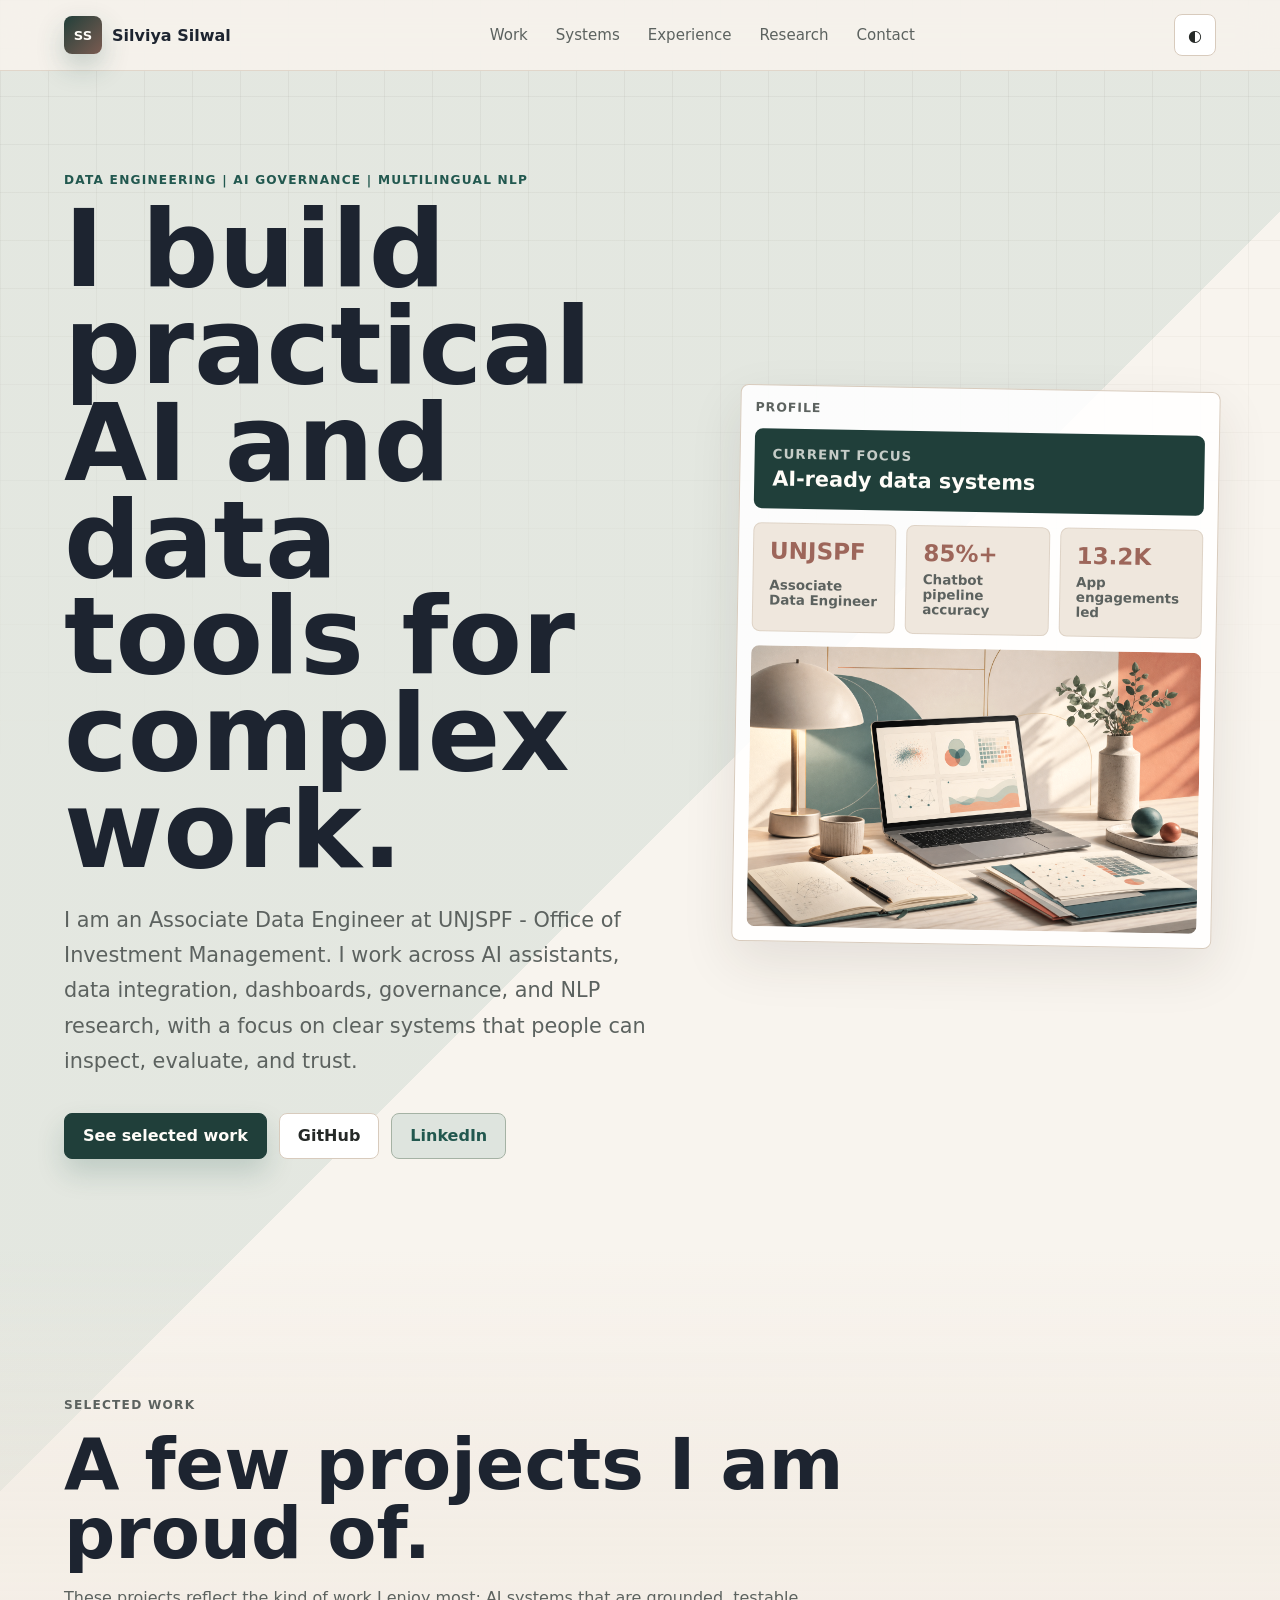
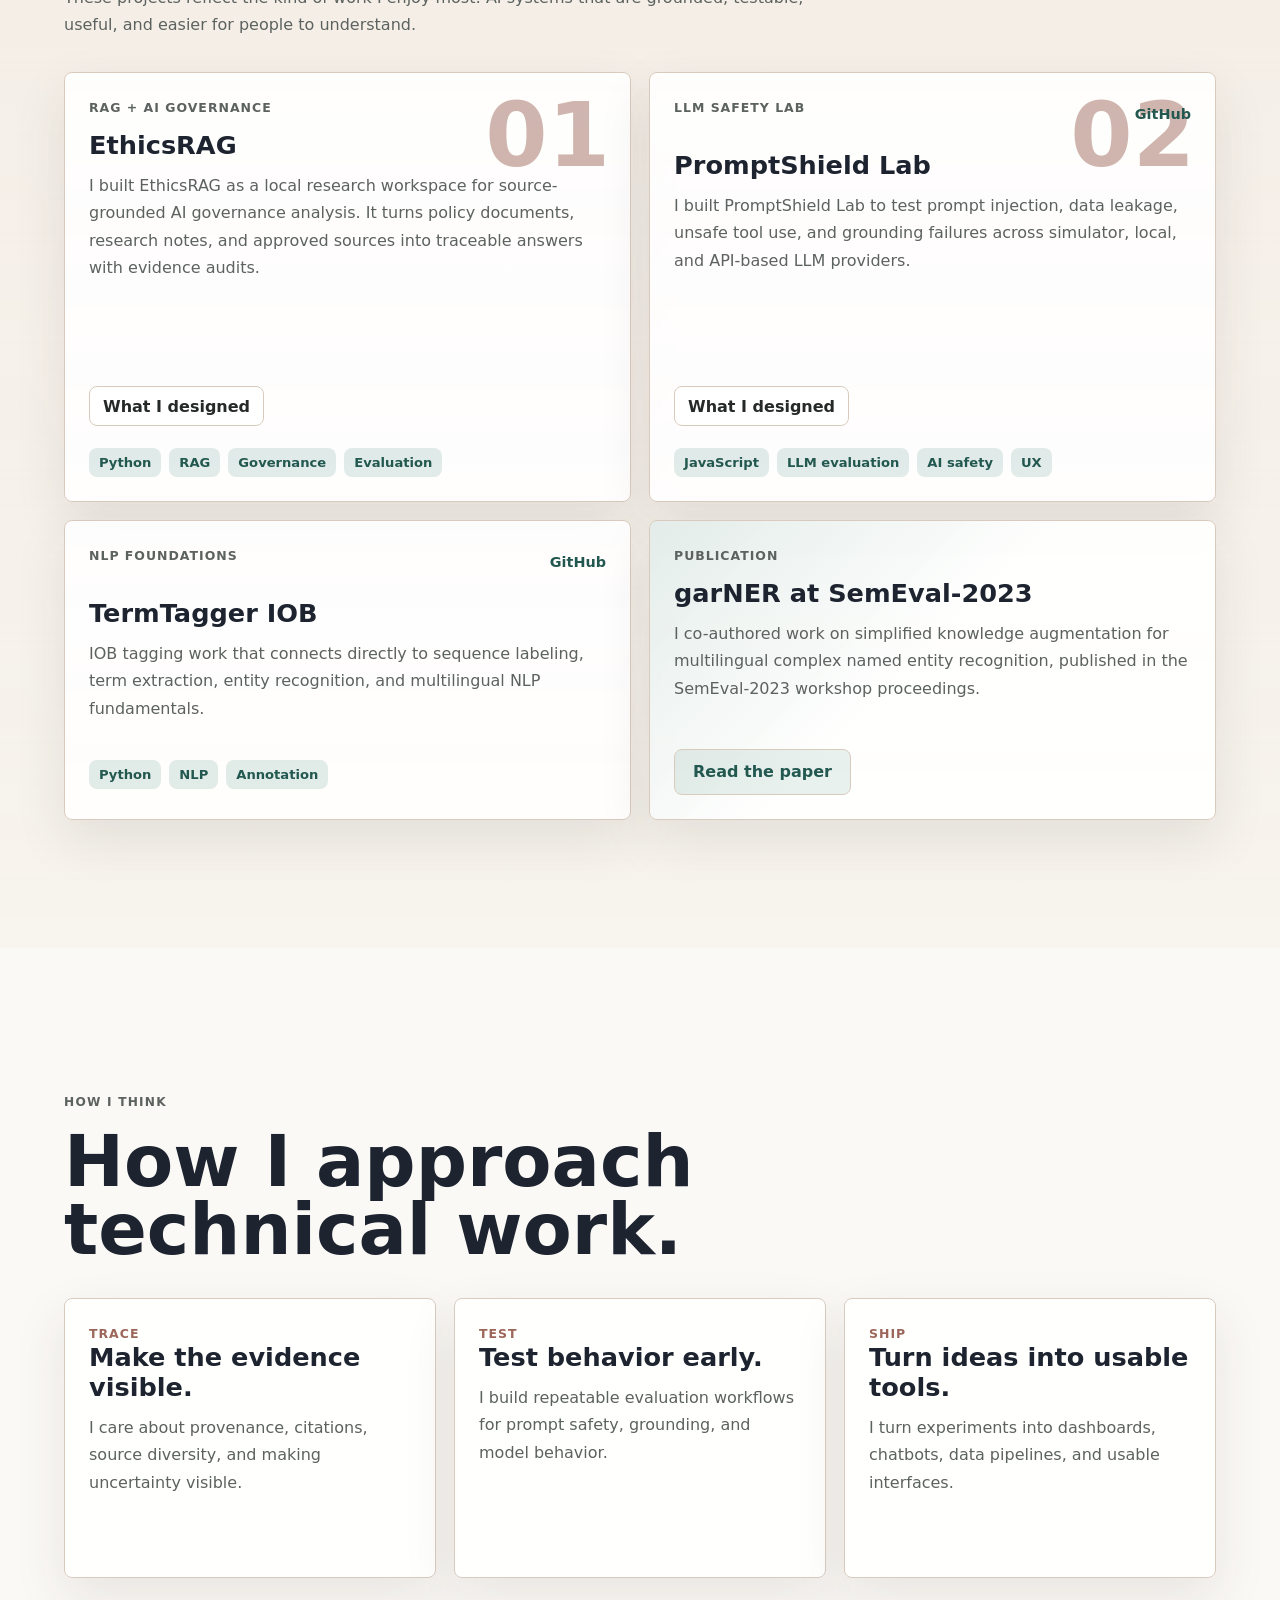
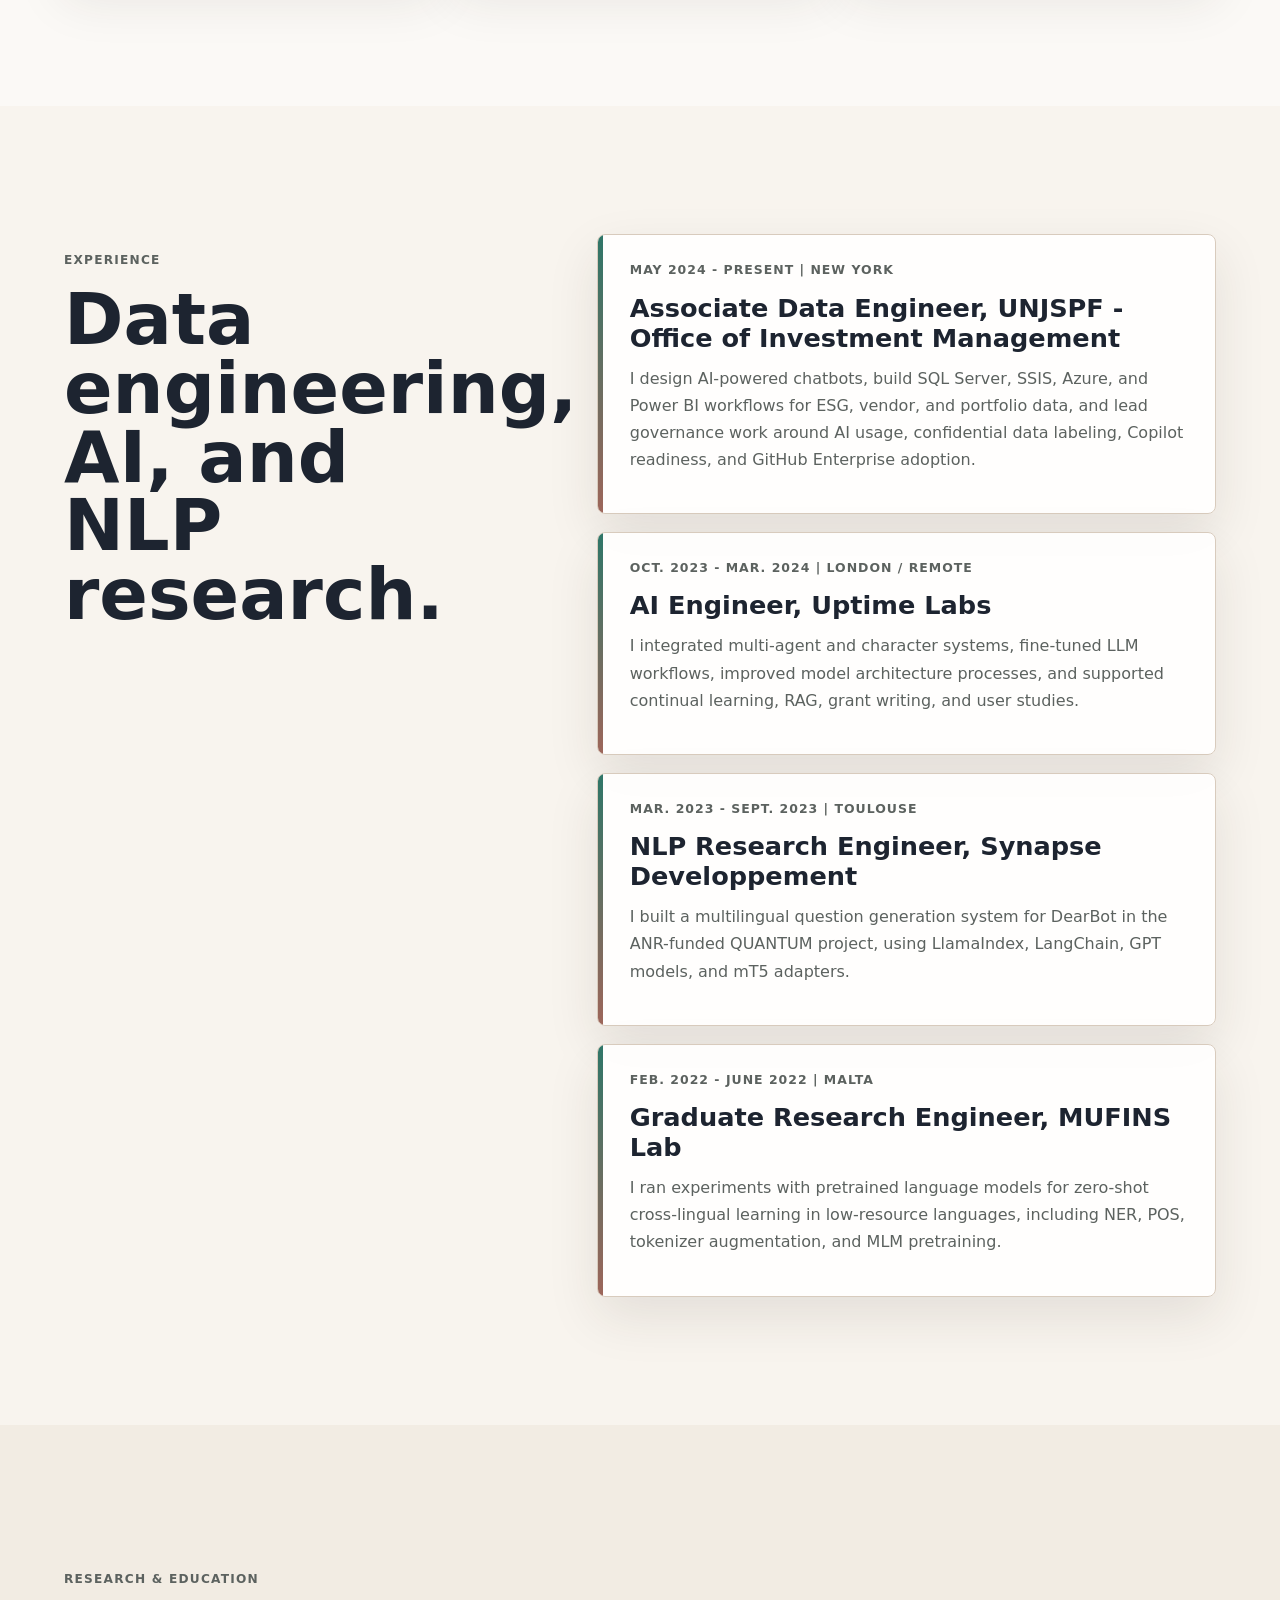
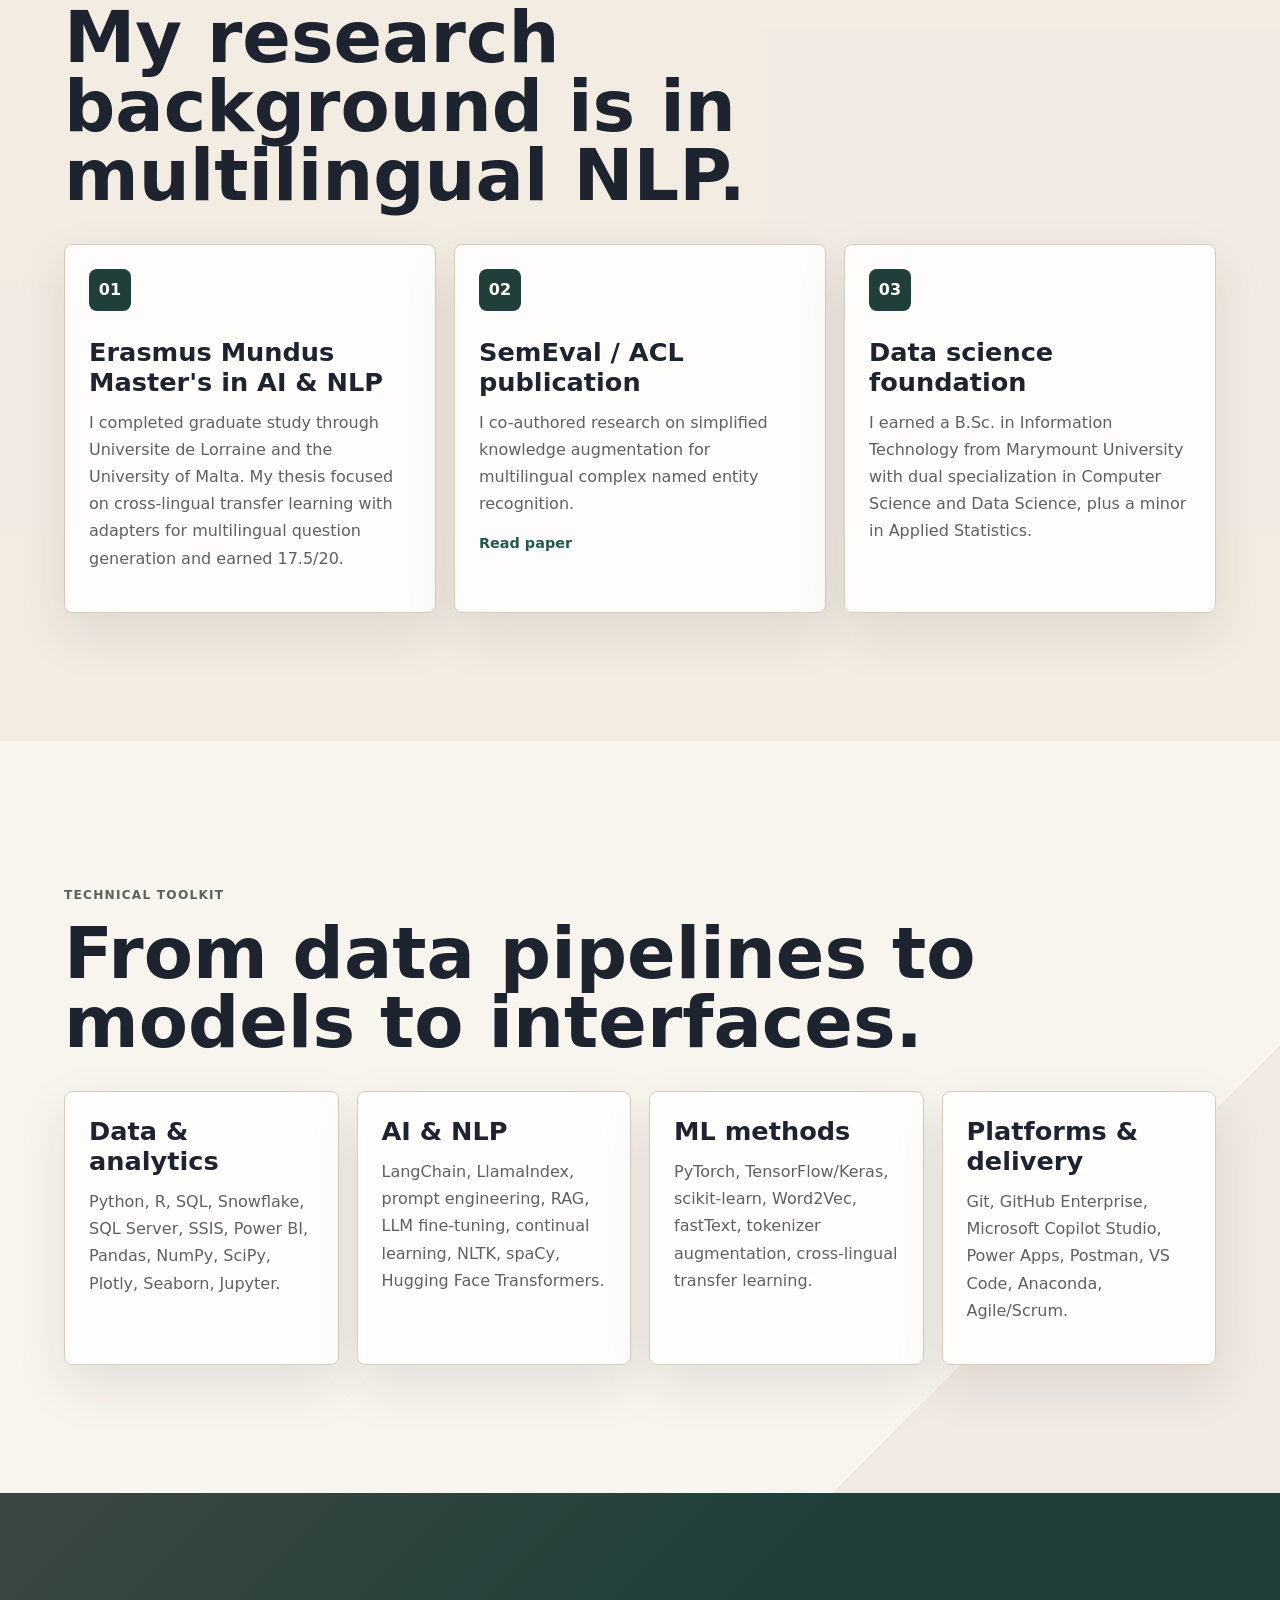
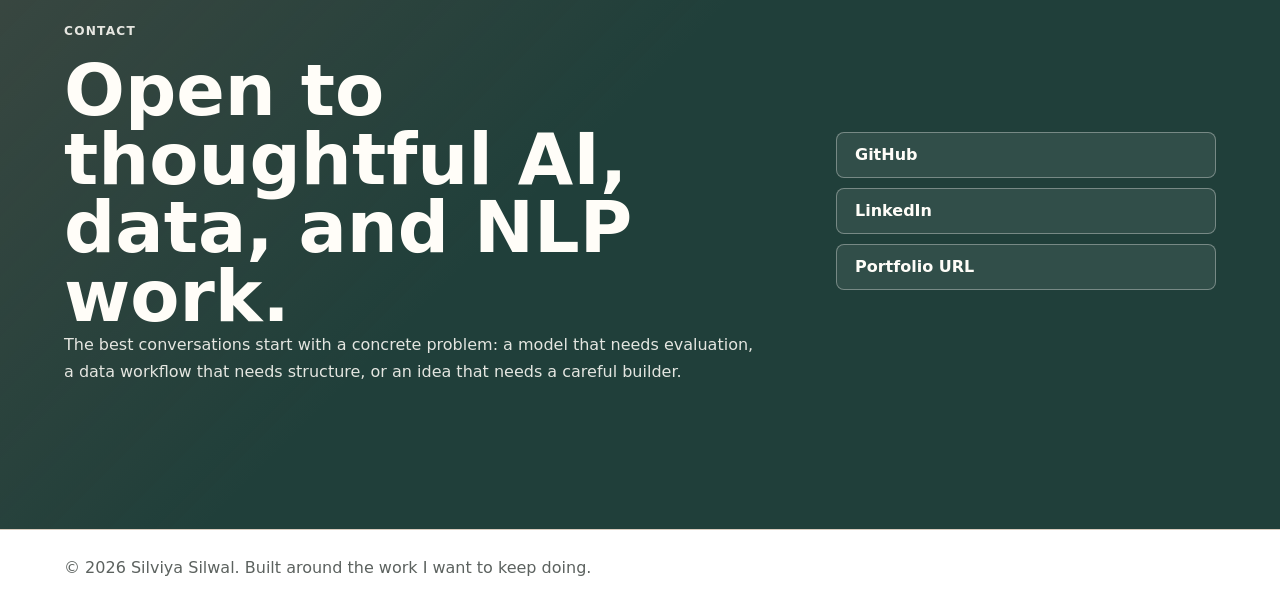
==== commit 542bb0cc: "Soften portfolio tone and improve contrast" ====
--- a/index.html
+++ b/index.html
@@ -34,11 +34,11 @@
       <section class="hero section-band">
         <div class="hero-copy">
           <p class="eyebrow">Data engineering | AI governance | Multilingual NLP</p>
-          <h1>I build AI and data systems that make evidence easier to use.</h1>
+          <h1>I build practical AI and data tools for complex work.</h1>
           <p class="lede">
             I am an Associate Data Engineer at UNJSPF - Office of Investment Management.
             I work across AI assistants, data integration, dashboards, governance, and NLP research,
-            with a bias toward tools people can inspect, evaluate, and trust.
+            with a focus on clear systems that people can inspect, evaluate, and trust.
           </p>
 
           <div class="hero-actions" aria-label="Portfolio actions">
@@ -50,9 +50,7 @@
 
         <aside class="hero-console" aria-label="Portfolio summary">
           <div class="console-topbar">
-            <span></span>
-            <span></span>
-            <span></span>
+            <span>Profile</span>
           </div>
           <div class="console-line">
             <small>Current focus</small>
@@ -83,11 +81,10 @@
       <section id="work" class="section work-section">
         <div class="section-heading">
           <p class="eyebrow">Selected work</p>
-          <h2>I am choosing quality over a long repo list.</h2>
+          <h2>A few projects I am proud of.</h2>
           <p>
-            I am highlighting work that supports my strongest story: trustworthy AI, RAG,
-            language technology, data systems, and evaluation. I am leaving out forks,
-            exercises, and older general app work that does not sharpen that narrative.
+            These projects reflect the kind of work I enjoy most: AI systems that are grounded,
+            testable, useful, and easier for people to understand.
           </p>
         </div>
 
@@ -176,23 +173,23 @@
       <section id="systems" class="section systems-section">
         <div class="section-heading">
           <p class="eyebrow">How I think</p>
-          <h2>I like systems that show their work.</h2>
+          <h2>How I approach technical work.</h2>
         </div>
 
         <div class="principle-grid">
           <article>
             <span>Trace</span>
-            <h3>Every answer should point back to evidence.</h3>
+            <h3>Make the evidence visible.</h3>
             <p>I care about provenance, citations, source diversity, and making uncertainty visible.</p>
           </article>
           <article>
             <span>Test</span>
-            <h3>AI systems need pressure tests before polish.</h3>
+            <h3>Test behavior early.</h3>
             <p>I build repeatable evaluation workflows for prompt safety, grounding, and model behavior.</p>
           </article>
           <article>
             <span>Ship</span>
-            <h3>Research only matters when people can use it.</h3>
+            <h3>Turn ideas into usable tools.</h3>
             <p>I turn experiments into dashboards, chatbots, data pipelines, and usable interfaces.</p>
           </article>
         </div>
@@ -201,7 +198,7 @@
       <section id="experience" class="section split-section">
         <div class="section-heading sticky-heading">
           <p class="eyebrow">Experience</p>
-          <h2>I move between data engineering, AI, and NLP research.</h2>
+          <h2>Data engineering, AI, and NLP research.</h2>
         </div>
 
         <div class="timeline">
@@ -248,7 +245,7 @@
       <section id="research" class="section research-section">
         <div class="section-heading">
           <p class="eyebrow">Research & education</p>
-          <h2>My research base is multilingual NLP and language technology.</h2>
+          <h2>My research background is in multilingual NLP.</h2>
         </div>
 
         <div class="research-grid">
@@ -286,7 +283,7 @@
       <section id="skills" class="section skills-section">
         <div class="section-heading">
           <p class="eyebrow">Technical toolkit</p>
-          <h2>I work from pipeline to model to interface.</h2>
+          <h2>From data pipelines to models to interfaces.</h2>
         </div>
 
         <div class="skills-grid">
@@ -312,7 +309,7 @@
       <section id="contact" class="section contact-section">
         <div>
           <p class="eyebrow">Contact</p>
-          <h2>I am open to thoughtful AI, data, and NLP work.</h2>
+          <h2>Open to thoughtful AI, data, and NLP work.</h2>
           <p>
             The best conversations start with a concrete problem: a model that needs evaluation,
             a data workflow that needs structure, or an idea that needs a careful builder.
@@ -327,7 +324,7 @@
     </main>
 
     <footer class="site-footer">
-      <p>© <span id="year"></span> Silviya Silwal. I built this portfolio around the work I want to keep doing.</p>
+      <p>© <span id="year"></span> Silviya Silwal. Built around the work I want to keep doing.</p>
     </footer>
 
     <script src="app.js"></script>
--- a/styles.css
+++ b/styles.css
@@ -1,36 +1,40 @@
 :root {
   color-scheme: light;
-  --bg: #f6f1e8;
-  --paper: #fffdf8;
-  --panel: #ebe2d3;
-  --ink: #171a21;
-  --text: #24251f;
-  --muted: #686154;
-  --border: #d9ccb8;
-  --green: #1f6f61;
-  --green-deep: #174c44;
-  --coral: #bd5c48;
-  --gold: #a17921;
-  --blue: #2f5f89;
-  --shadow: 0 24px 70px rgba(45, 37, 28, 0.13);
+  --bg: #f8f4ee;
+  --paper: #ffffff;
+  --panel: #efe7dd;
+  --ink: #1d2430;
+  --text: #252927;
+  --muted: #5c625f;
+  --border: #d8cbbd;
+  --green: #2f7668;
+  --green-deep: #22584f;
+  --solid: #203f3a;
+  --on-solid: #fffdf8;
+  --coral: #9d665a;
+  --gold: #8e6f2c;
+  --blue: #345f82;
+  --shadow: 0 20px 52px rgba(45, 37, 28, 0.1);
   --radius: 8px;
 }
 
 body.dark {
   color-scheme: dark;
-  --bg: #101514;
-  --paper: #1b2220;
-  --panel: #26302d;
-  --ink: #fff7eb;
-  --text: #f5eee3;
-  --muted: #bbb2a3;
-  --border: #3a4541;
-  --green: #7ed7c1;
-  --green-deep: #b4eadb;
-  --coral: #f28e78;
-  --gold: #e2c46c;
-  --blue: #91b9df;
-  --shadow: 0 24px 70px rgba(0, 0, 0, 0.34);
+  --bg: #141817;
+  --paper: #202624;
+  --panel: #2b3431;
+  --ink: #f4f0e8;
+  --text: #eee8de;
+  --muted: #c2baad;
+  --border: #46514d;
+  --green: #88cbbc;
+  --green-deep: #a5dece;
+  --solid: #223a35;
+  --on-solid: #fff8ee;
+  --coral: #d79a8d;
+  --gold: #d8bd72;
+  --blue: #9dbddd;
+  --shadow: 0 20px 52px rgba(0, 0, 0, 0.26);
 }
 
 * {
@@ -46,8 +50,8 @@
   min-height: 100vh;
   color: var(--text);
   background:
-    linear-gradient(135deg, rgba(31, 111, 97, 0.13) 0 18%, transparent 18% 100%),
-    linear-gradient(315deg, rgba(189, 92, 72, 0.11) 0 14%, transparent 14% 100%),
+    linear-gradient(135deg, rgba(47, 118, 104, 0.1) 0 18%, transparent 18% 100%),
+    linear-gradient(315deg, rgba(157, 102, 90, 0.08) 0 14%, transparent 14% 100%),
     var(--bg);
   font-family: Inter, ui-sans-serif, system-ui, -apple-system, BlinkMacSystemFont, "Segoe UI", sans-serif;
   overflow-x: hidden;
@@ -110,7 +114,7 @@
   height: 38px;
   place-items: center;
   color: #fffdf8;
-  background: linear-gradient(135deg, var(--green-deep), var(--coral));
+  background: linear-gradient(135deg, var(--solid), color-mix(in srgb, var(--coral) 72%, var(--solid)));
   border-radius: var(--radius);
   font-size: 0.82rem;
   box-shadow: 0 12px 28px rgba(23, 76, 68, 0.24);
@@ -265,10 +269,10 @@
 }
 
 .button.primary {
-  color: #fffdf8;
-  background: var(--green-deep);
-  border-color: var(--green-deep);
-  box-shadow: 0 18px 38px rgba(23, 76, 68, 0.24);
+  color: var(--on-solid);
+  background: var(--solid);
+  border-color: var(--solid);
+  box-shadow: 0 14px 28px rgba(23, 76, 68, 0.18);
 }
 
 .button.secondary {
@@ -295,41 +299,31 @@
 
 .console-topbar {
   display: flex;
-  gap: 7px;
-}
-
-.console-topbar span {
-  width: 10px;
-  height: 10px;
-  border-radius: 50%;
-  background: var(--coral);
-}
-
-.console-topbar span:nth-child(2) {
-  background: var(--gold);
-}
-
-.console-topbar span:nth-child(3) {
-  background: var(--green);
+  justify-content: space-between;
+  color: var(--muted);
+  font-size: 0.78rem;
+  font-weight: 850;
+  letter-spacing: 0.08em;
+  text-transform: uppercase;
 }
 
 .console-line {
   display: grid;
   gap: 5px;
   padding: 18px;
-  background: var(--ink);
+  background: var(--solid);
   border-radius: var(--radius);
 }
 
 .console-line small {
-  color: color-mix(in srgb, #fffdf8 72%, transparent);
+  color: color-mix(in srgb, var(--on-solid) 74%, transparent);
   font-weight: 800;
   letter-spacing: 0.08em;
   text-transform: uppercase;
 }
 
 .console-line strong {
-  color: #fffdf8;
+  color: var(--on-solid);
   font-size: 1.3rem;
 }
 
@@ -444,7 +438,7 @@
   position: absolute;
   top: 18px;
   right: 20px;
-  color: color-mix(in srgb, var(--coral) 76%, transparent);
+  color: color-mix(in srgb, var(--coral) 48%, transparent);
   font-size: clamp(3rem, 7vw, 5.8rem);
   font-weight: 900;
   line-height: 1;
@@ -629,8 +623,8 @@
   height: 42px;
   place-items: center;
   margin-bottom: 26px;
-  color: #fffdf8;
-  background: var(--green-deep);
+  color: var(--on-solid);
+  background: var(--solid);
   border-radius: var(--radius);
   font-weight: 850;
 }
@@ -646,14 +640,14 @@
   gap: clamp(28px, 6vw, 72px);
   align-items: center;
   background:
-    linear-gradient(135deg, color-mix(in srgb, var(--coral) 24%, transparent), transparent 44%),
-    var(--green-deep);
+    linear-gradient(135deg, color-mix(in srgb, var(--coral) 22%, transparent), transparent 44%),
+    var(--solid);
 }
 
 .contact-section h2,
 .contact-section .eyebrow,
 .contact-section p {
-  color: #fffdf8;
+  color: var(--on-solid);
 }
 
 .contact-section p {
@@ -668,7 +662,7 @@
 }
 
 .contact-links a {
-  color: #fffdf8;
+  color: var(--on-solid);
   border-color: rgba(255, 253, 248, 0.34);
   background: rgba(255, 253, 248, 0.08);
 }
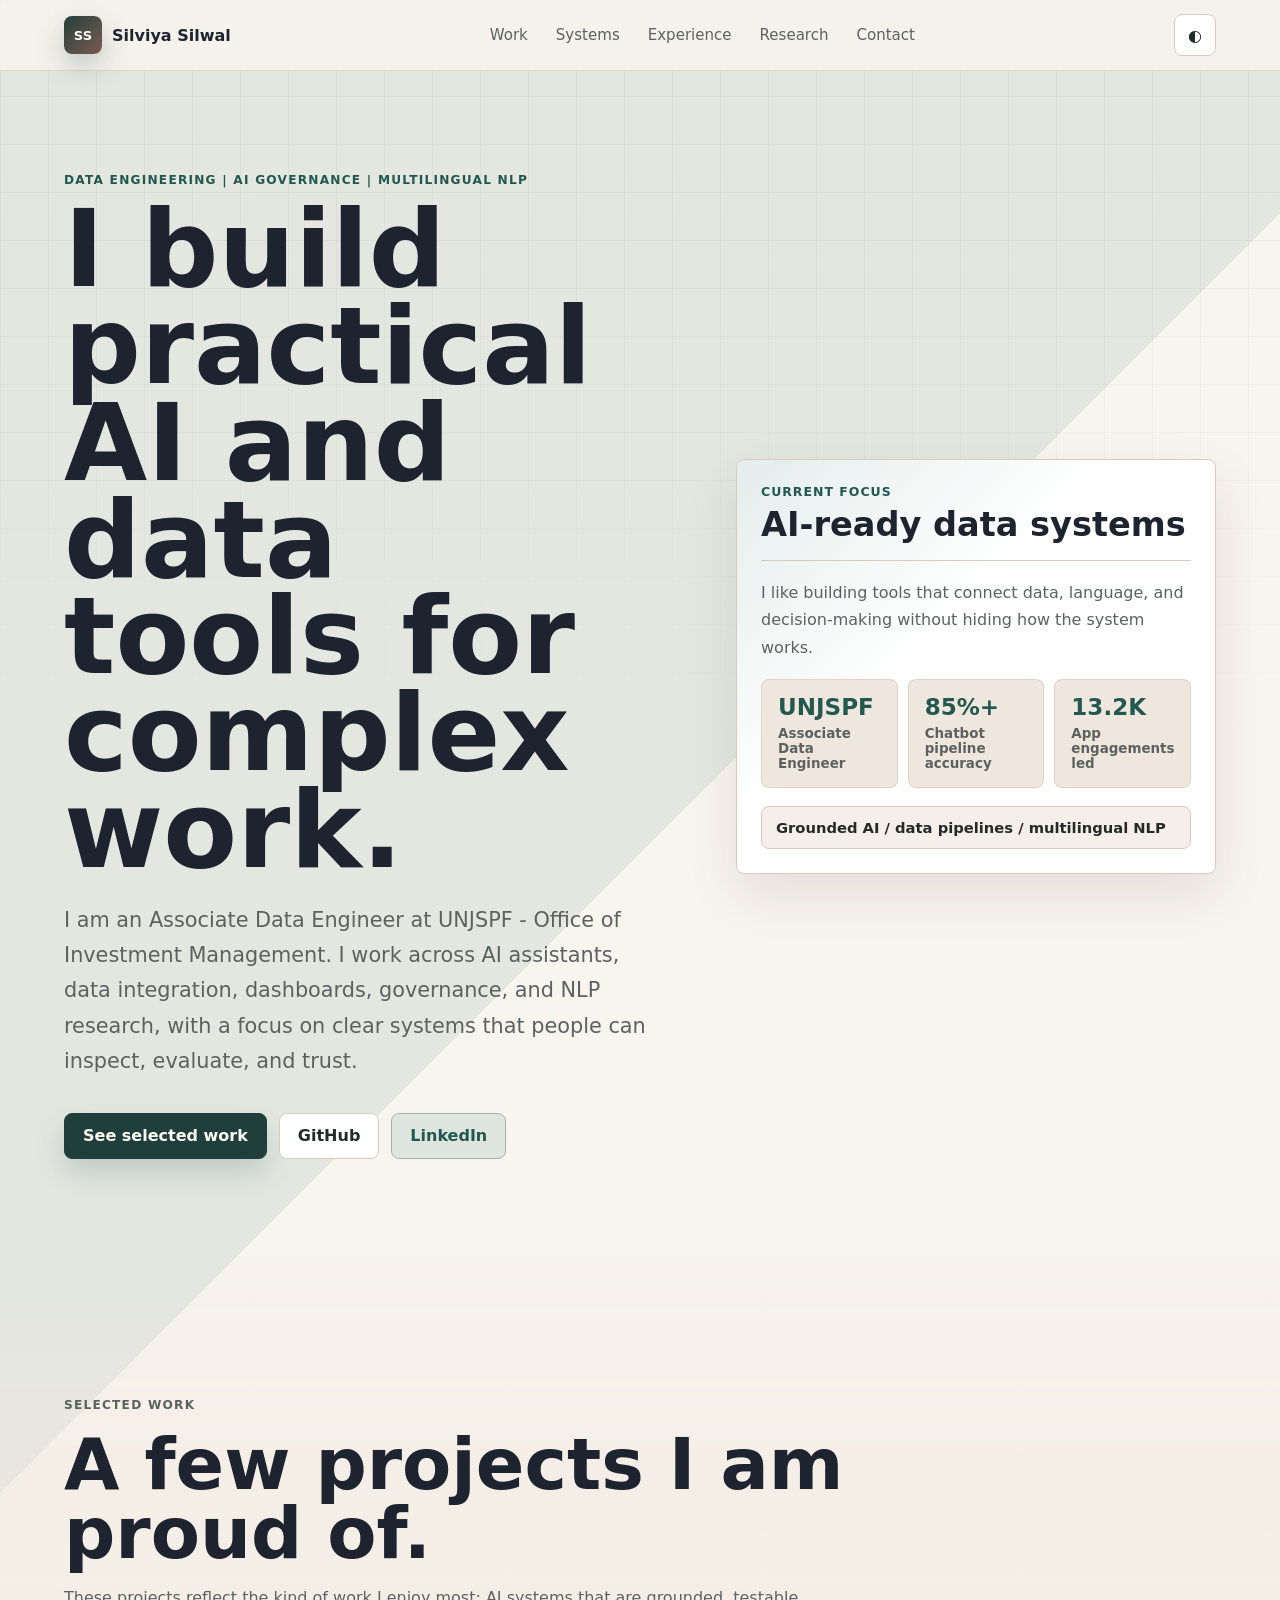
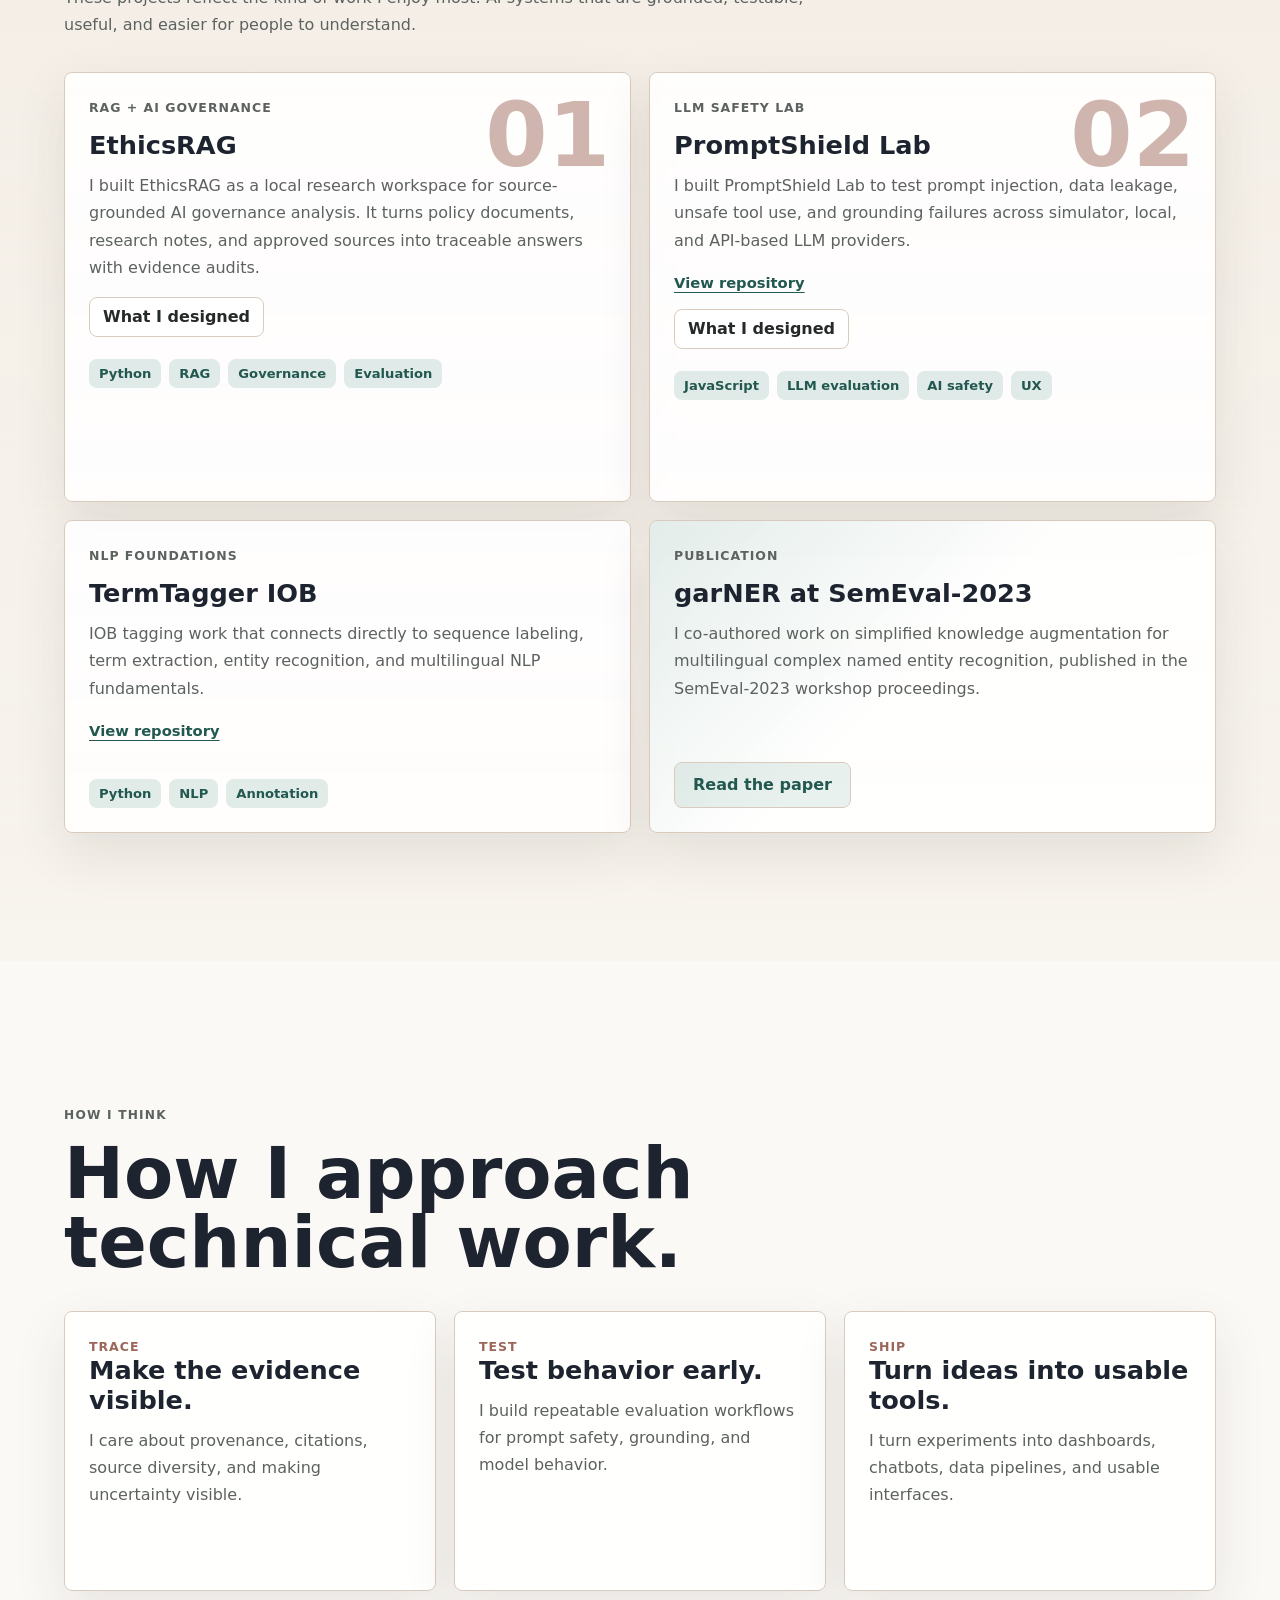
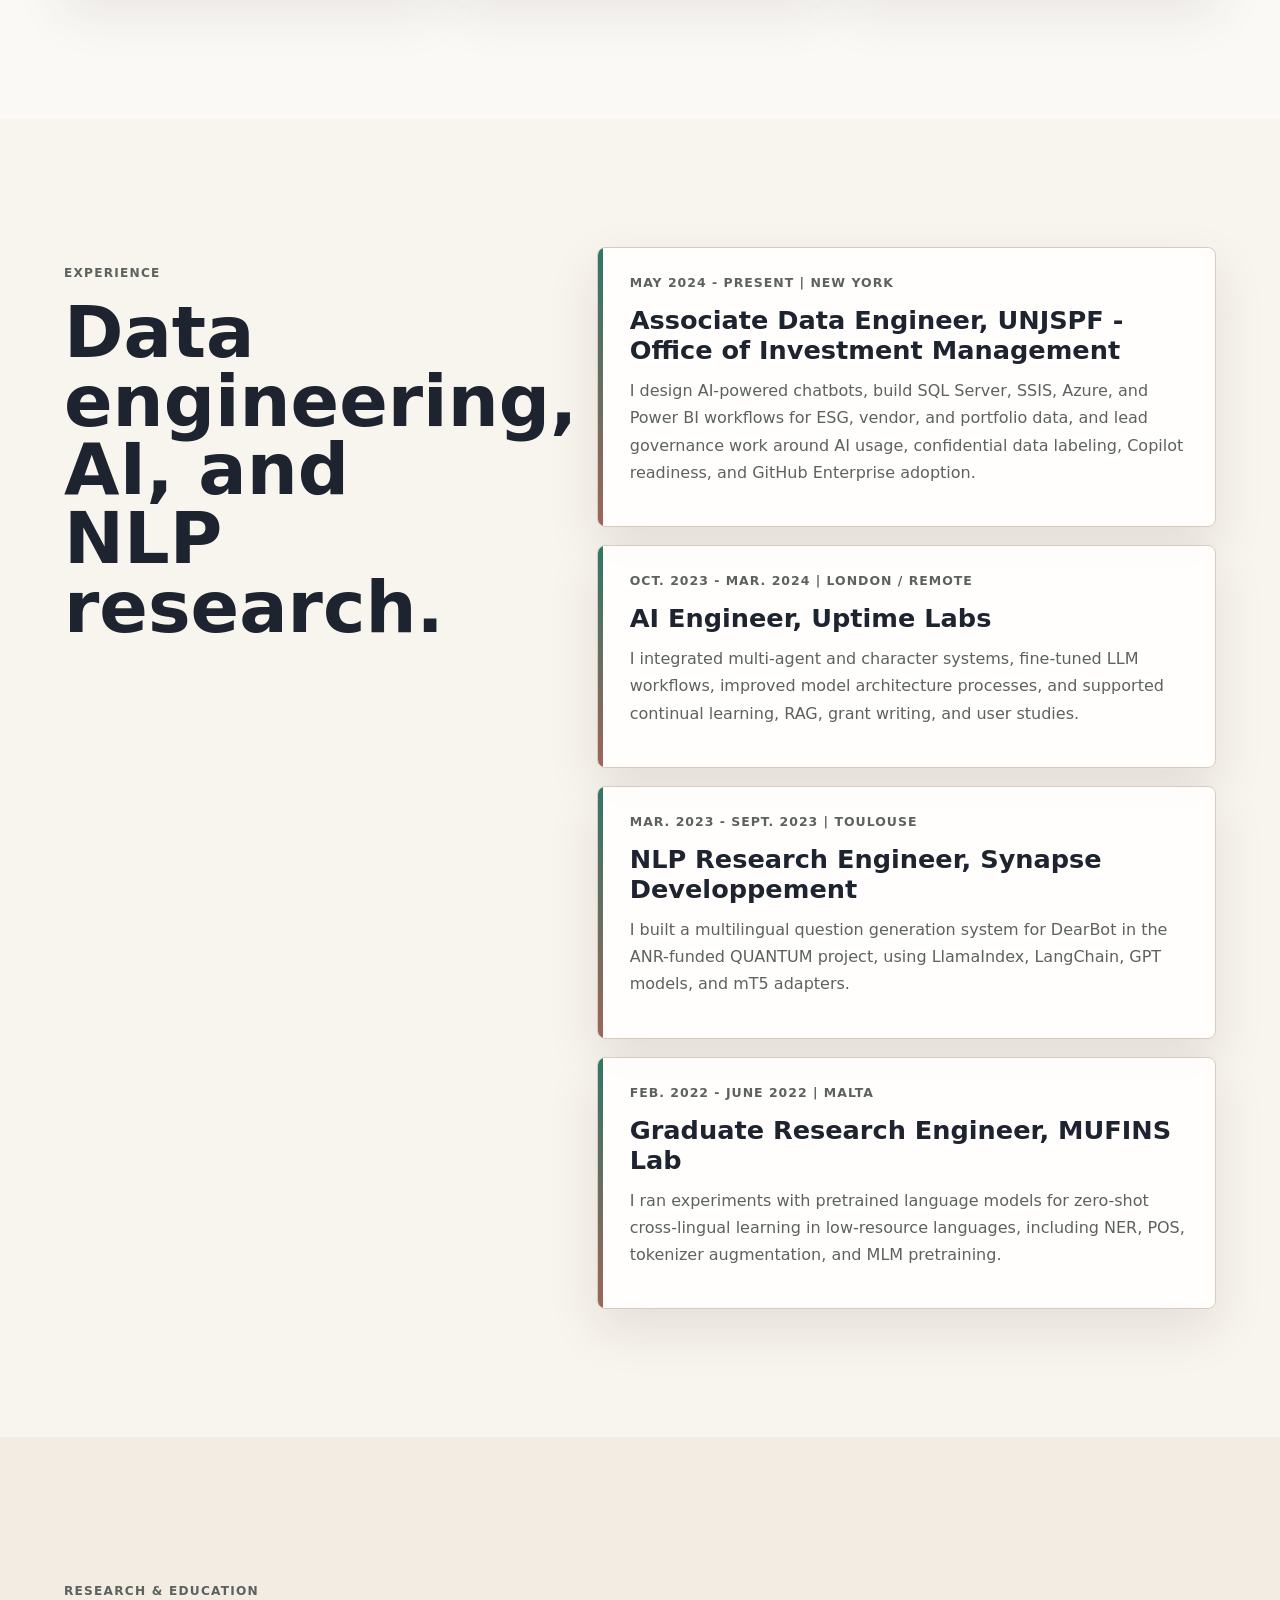
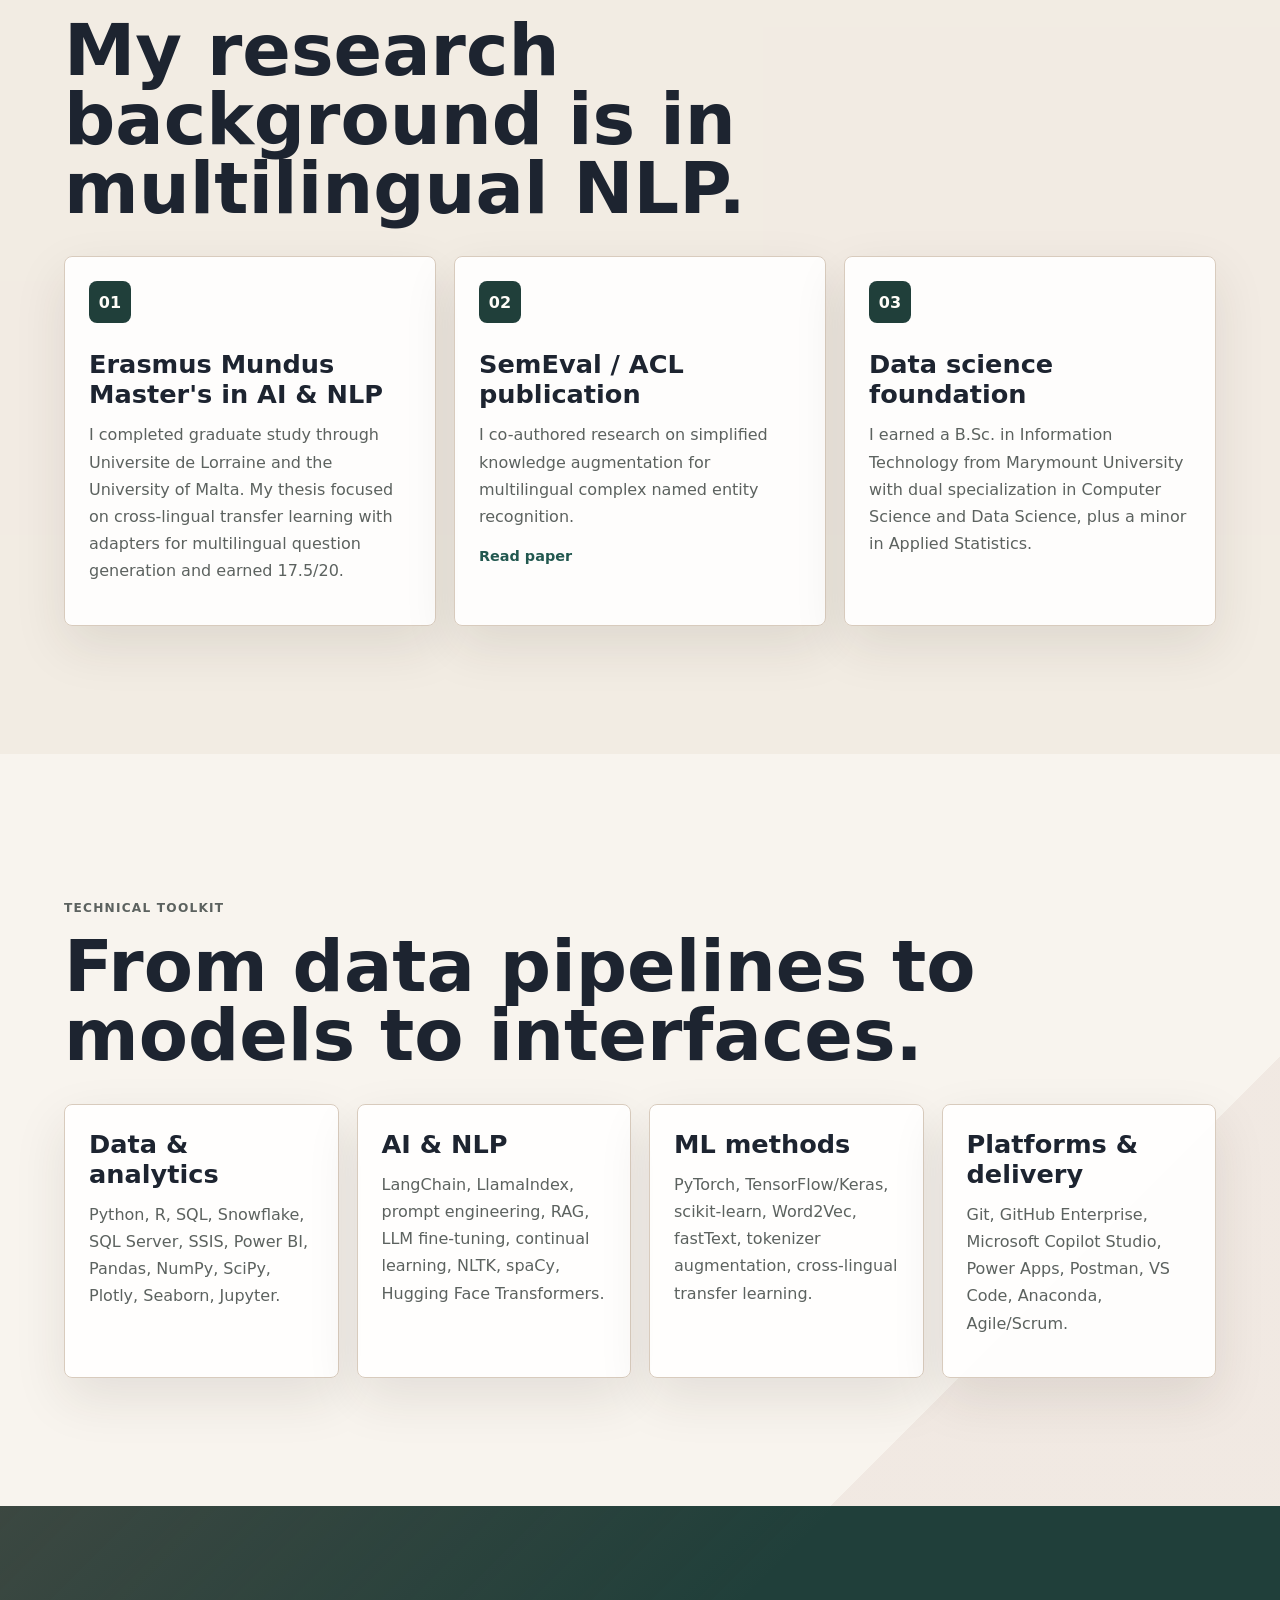
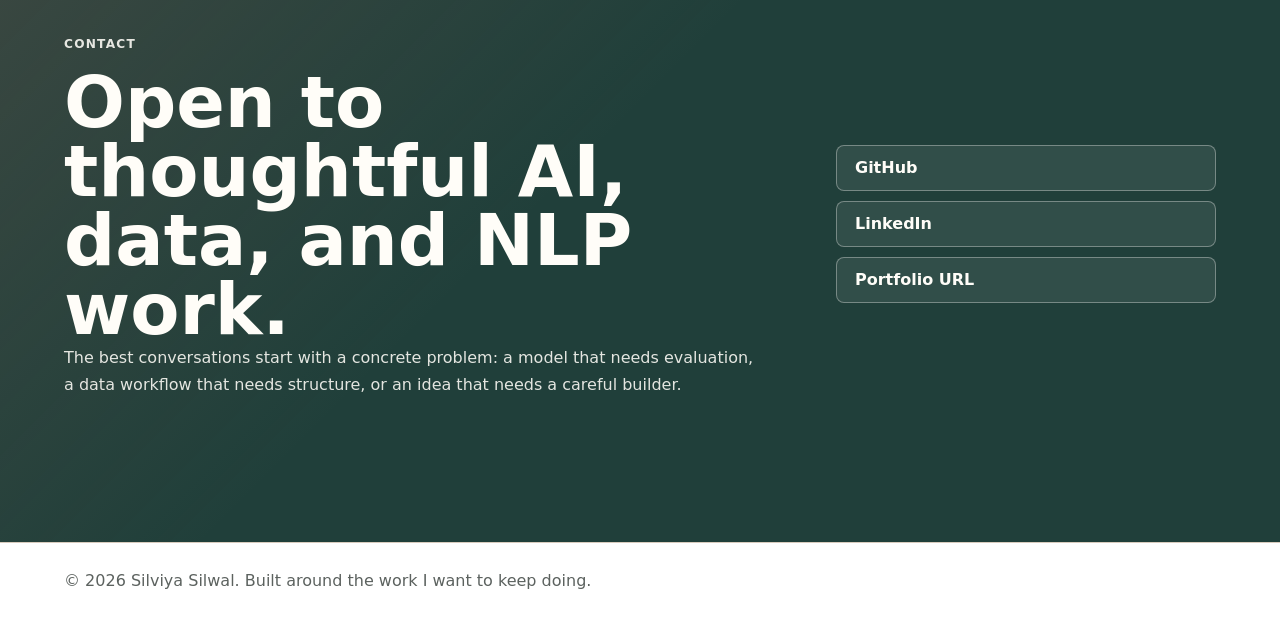
==== commit 0aae4926: "Clean up hero card and project links" ====
--- a/index.html
+++ b/index.html
@@ -48,15 +48,16 @@
           </div>
         </div>
 
-        <aside class="hero-console" aria-label="Portfolio summary">
-          <div class="console-topbar">
-            <span>Profile</span>
-          </div>
-          <div class="console-line">
-            <small>Current focus</small>
+        <aside class="profile-card" aria-label="Portfolio summary">
+          <div class="profile-card-header">
+            <span>Current focus</span>
             <strong>AI-ready data systems</strong>
           </div>
-          <div class="console-grid">
+          <p>
+            I like building tools that connect data, language, and decision-making without hiding
+            how the system works.
+          </p>
+          <div class="profile-stat-grid">
             <div>
               <strong>UNJSPF</strong>
               <span>Associate Data Engineer</span>
@@ -70,11 +71,7 @@
               <span>App engagements led</span>
             </div>
           </div>
-          <img
-            class="hero-image"
-            src="assets/portfolio-hero.png"
-            alt="Desk with research notes, a laptop dashboard, and visual AI governance materials"
-          >
+          <div class="profile-note">Grounded AI / data pipelines / multilingual NLP</div>
         </aside>
       </section>
 
@@ -116,15 +113,15 @@
 
           <article class="case-card case-card-large" data-category="ai safety product">
             <div class="case-index">02</div>
-            <div class="project-topline">
-              <p class="project-kicker">LLM safety lab</p>
-              <a href="https://github.com/ssilwalcode/PromptShield-Lab" target="_blank" rel="noreferrer">GitHub</a>
-            </div>
+            <p class="project-kicker">LLM safety lab</p>
             <h3>PromptShield Lab</h3>
             <p>
               I built PromptShield Lab to test prompt injection, data leakage, unsafe tool use,
               and grounding failures across simulator, local, and API-based LLM providers.
             </p>
+            <div class="project-actions">
+              <a href="https://github.com/ssilwalcode/PromptShield-Lab" target="_blank" rel="noreferrer">View repository</a>
+            </div>
             <button class="details-toggle" type="button" aria-expanded="false">What I designed</button>
             <div class="project-details" hidden>
               <ul>
@@ -142,15 +139,15 @@
           </article>
 
           <article class="case-card compact" data-category="nlp research">
-            <div class="project-topline">
-              <p class="project-kicker">NLP foundations</p>
-              <a href="https://github.com/ssilwalcode/TermTagger_IOB" target="_blank" rel="noreferrer">GitHub</a>
-            </div>
+            <p class="project-kicker">NLP foundations</p>
             <h3>TermTagger IOB</h3>
             <p>
               IOB tagging work that connects directly to sequence labeling, term extraction,
               entity recognition, and multilingual NLP fundamentals.
             </p>
+            <div class="project-actions">
+              <a href="https://github.com/ssilwalcode/TermTagger_IOB" target="_blank" rel="noreferrer">View repository</a>
+            </div>
             <ul class="tag-list" aria-label="TermTagger skills">
               <li>Python</li>
               <li>NLP</li>
--- a/styles.css
+++ b/styles.css
@@ -95,7 +95,6 @@
 .brand,
 .nav-links,
 .hero-actions,
-.project-topline,
 .contact-links {
   display: flex;
   align-items: center;
@@ -286,54 +285,52 @@
   border-color: color-mix(in srgb, var(--green) 30%, var(--border));
 }
 
-.hero-console {
-  display: grid;
-  gap: 14px;
-  padding: 14px;
-  background: color-mix(in srgb, var(--paper) 88%, transparent);
+.profile-card {
+  display: grid;
+  gap: 18px;
+  padding: 24px;
+  background:
+    linear-gradient(135deg, color-mix(in srgb, var(--green) 13%, transparent), transparent 42%),
+    var(--paper);
   border: 1px solid var(--border);
   border-radius: var(--radius);
   box-shadow: var(--shadow);
-  transform: rotate(1deg);
-}
-
-.console-topbar {
-  display: flex;
-  justify-content: space-between;
-  color: var(--muted);
+}
+
+.profile-card-header {
+  display: grid;
+  gap: 8px;
+  padding-bottom: 18px;
+  border-bottom: 1px solid var(--border);
+}
+
+.profile-card-header span {
+  color: var(--green-deep);
   font-size: 0.78rem;
   font-weight: 850;
   letter-spacing: 0.08em;
   text-transform: uppercase;
 }
 
-.console-line {
-  display: grid;
-  gap: 5px;
-  padding: 18px;
-  background: var(--solid);
-  border-radius: var(--radius);
-}
-
-.console-line small {
-  color: color-mix(in srgb, var(--on-solid) 74%, transparent);
-  font-weight: 800;
-  letter-spacing: 0.08em;
-  text-transform: uppercase;
-}
-
-.console-line strong {
-  color: var(--on-solid);
-  font-size: 1.3rem;
-}
-
-.console-grid {
+.profile-card-header strong {
+  color: var(--ink);
+  font-size: clamp(1.45rem, 3vw, 2.1rem);
+  line-height: 1.05;
+}
+
+.profile-card p {
+  margin-bottom: 0;
+  color: var(--muted);
+  line-height: 1.7;
+}
+
+.profile-stat-grid {
   display: grid;
   grid-template-columns: repeat(3, minmax(0, 1fr));
   gap: 10px;
 }
 
-.console-grid div {
+.profile-stat-grid div {
   display: grid;
   gap: 7px;
   min-height: 104px;
@@ -343,25 +340,26 @@
   border-radius: var(--radius);
 }
 
-.console-grid strong {
-  color: var(--coral);
+.profile-stat-grid strong {
+  color: var(--green-deep);
   font-size: clamp(1.05rem, 1.8vw, 1.45rem);
   line-height: 1;
 }
 
-.console-grid span {
+.profile-stat-grid span {
   color: var(--muted);
   font-size: 0.84rem;
   font-weight: 750;
 }
 
-.hero-image {
-  display: block;
-  width: 100%;
-  aspect-ratio: 16 / 10;
-  object-fit: cover;
-  border-radius: var(--radius);
-  filter: saturate(1.02) contrast(1.03);
+.profile-note {
+  padding: 12px 14px;
+  color: var(--text);
+  background: color-mix(in srgb, var(--panel) 68%, var(--paper));
+  border: 1px solid var(--border);
+  border-radius: var(--radius);
+  font-size: 0.92rem;
+  font-weight: 800;
 }
 
 .section {
@@ -444,15 +442,6 @@
   line-height: 1;
 }
 
-.project-topline {
-  position: relative;
-  z-index: 1;
-  justify-content: space-between;
-  gap: 16px;
-  margin-bottom: 20px;
-}
-
-.project-topline a,
 .research-card a {
   color: var(--green-deep);
   font-size: 0.9rem;
@@ -460,7 +449,6 @@
   text-decoration: none;
 }
 
-.project-topline a:hover,
 .research-card a:hover {
   text-decoration: underline;
 }
@@ -494,10 +482,26 @@
   z-index: 1;
 }
 
+.project-actions {
+  position: relative;
+  z-index: 1;
+  display: flex;
+  flex-wrap: wrap;
+  gap: 10px;
+  margin: 4px 0 18px;
+}
+
+.project-actions a {
+  color: var(--green-deep);
+  font-size: 0.92rem;
+  font-weight: 850;
+  text-decoration: underline;
+  text-underline-offset: 4px;
+}
+
 .details-toggle {
   align-self: flex-start;
   min-height: 40px;
-  margin-top: auto;
   padding: 9px 13px;
   color: var(--text);
   background: var(--paper);
@@ -702,9 +706,8 @@
     min-height: auto;
   }
 
-  .hero-console {
+  .profile-card {
     max-width: 680px;
-    transform: none;
   }
 
   .sticky-heading {
@@ -749,7 +752,7 @@
     font-size: clamp(3rem, 17vw, 5rem);
   }
 
-  .console-grid {
+  .profile-stat-grid {
     grid-template-columns: 1fr;
   }
 
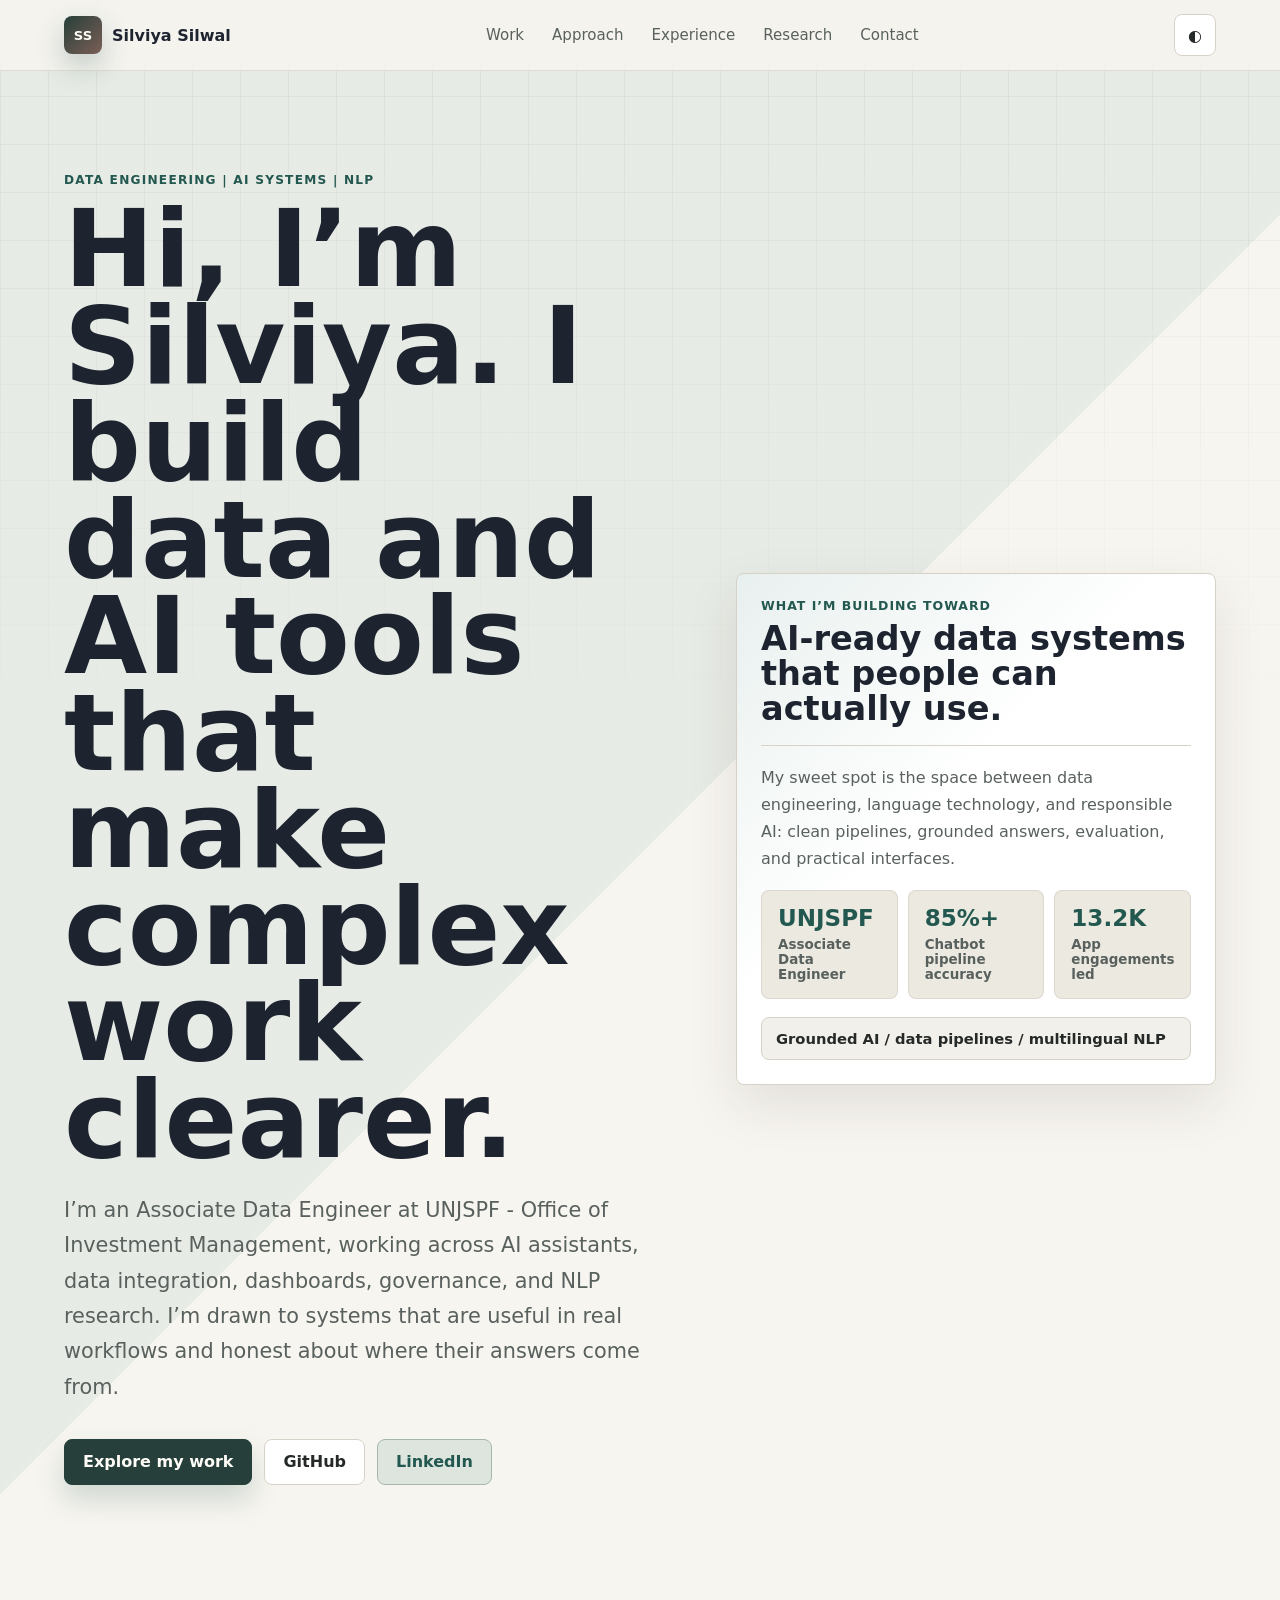
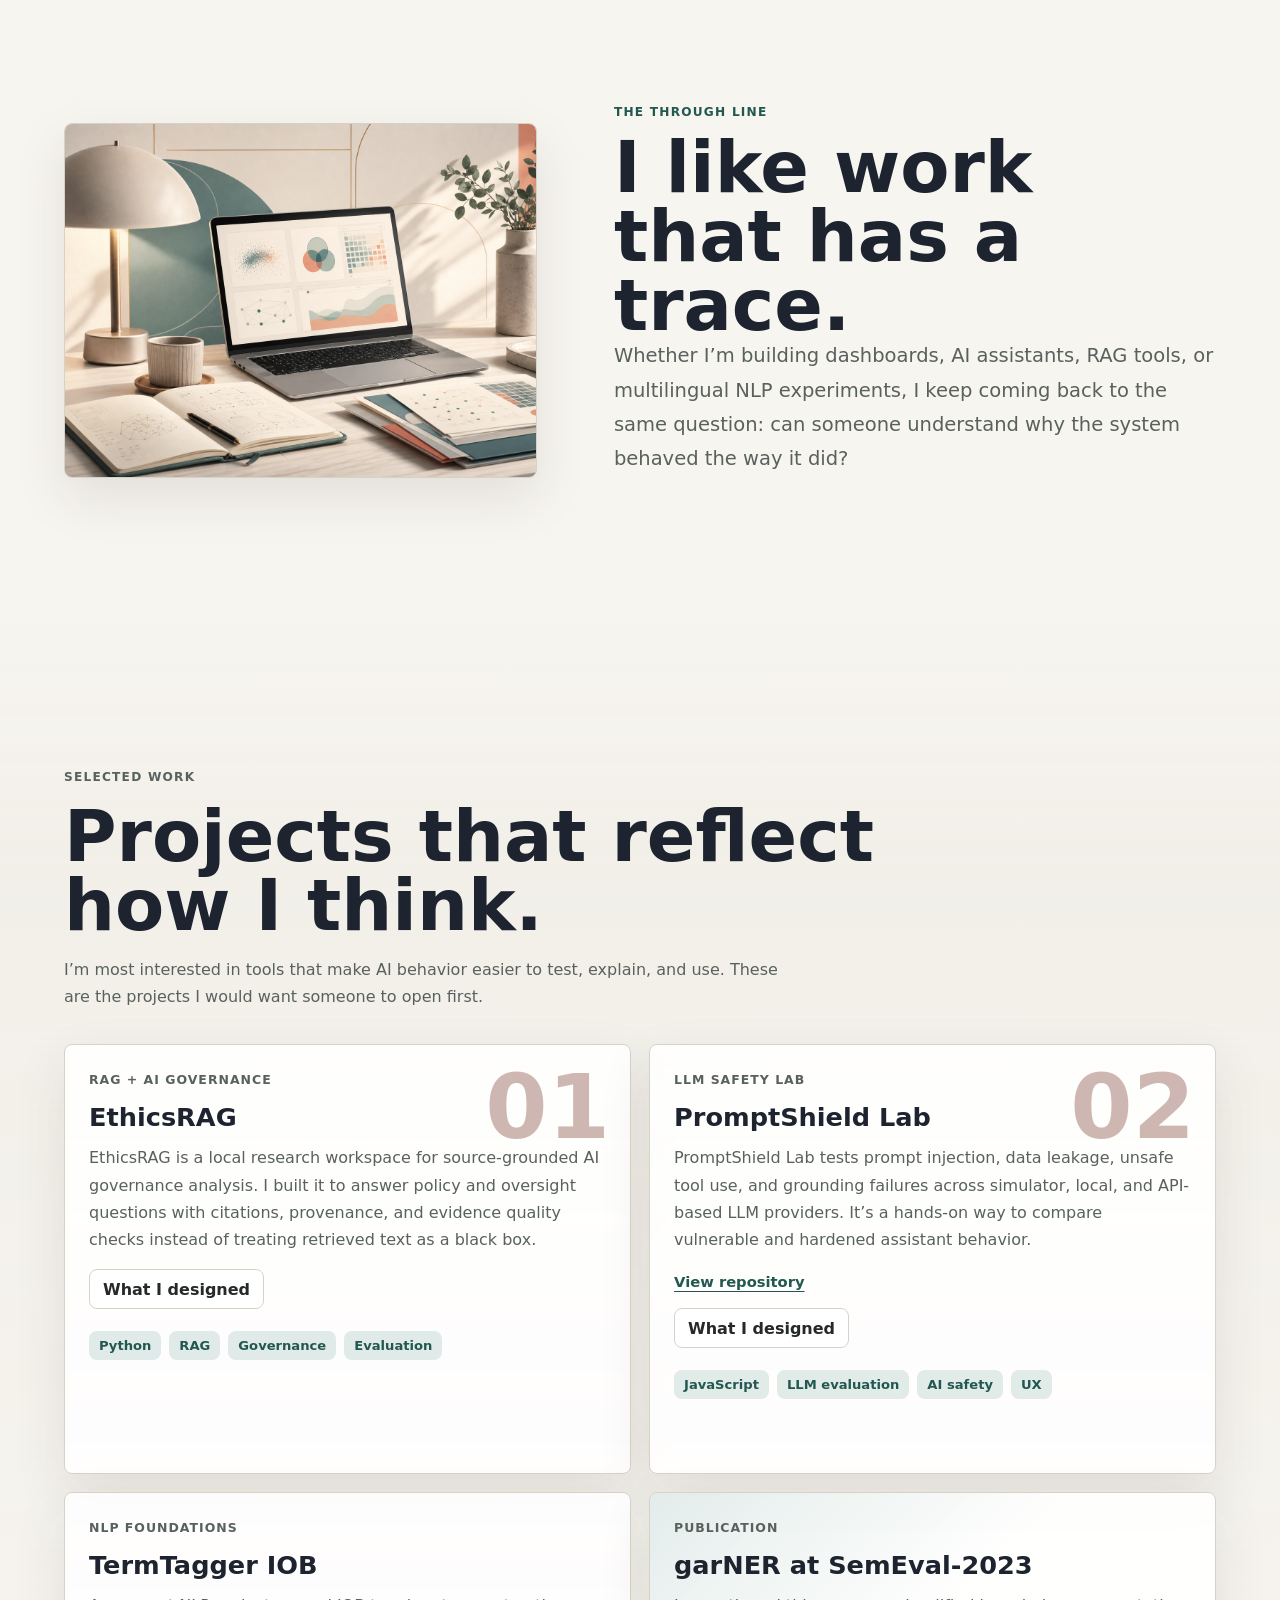
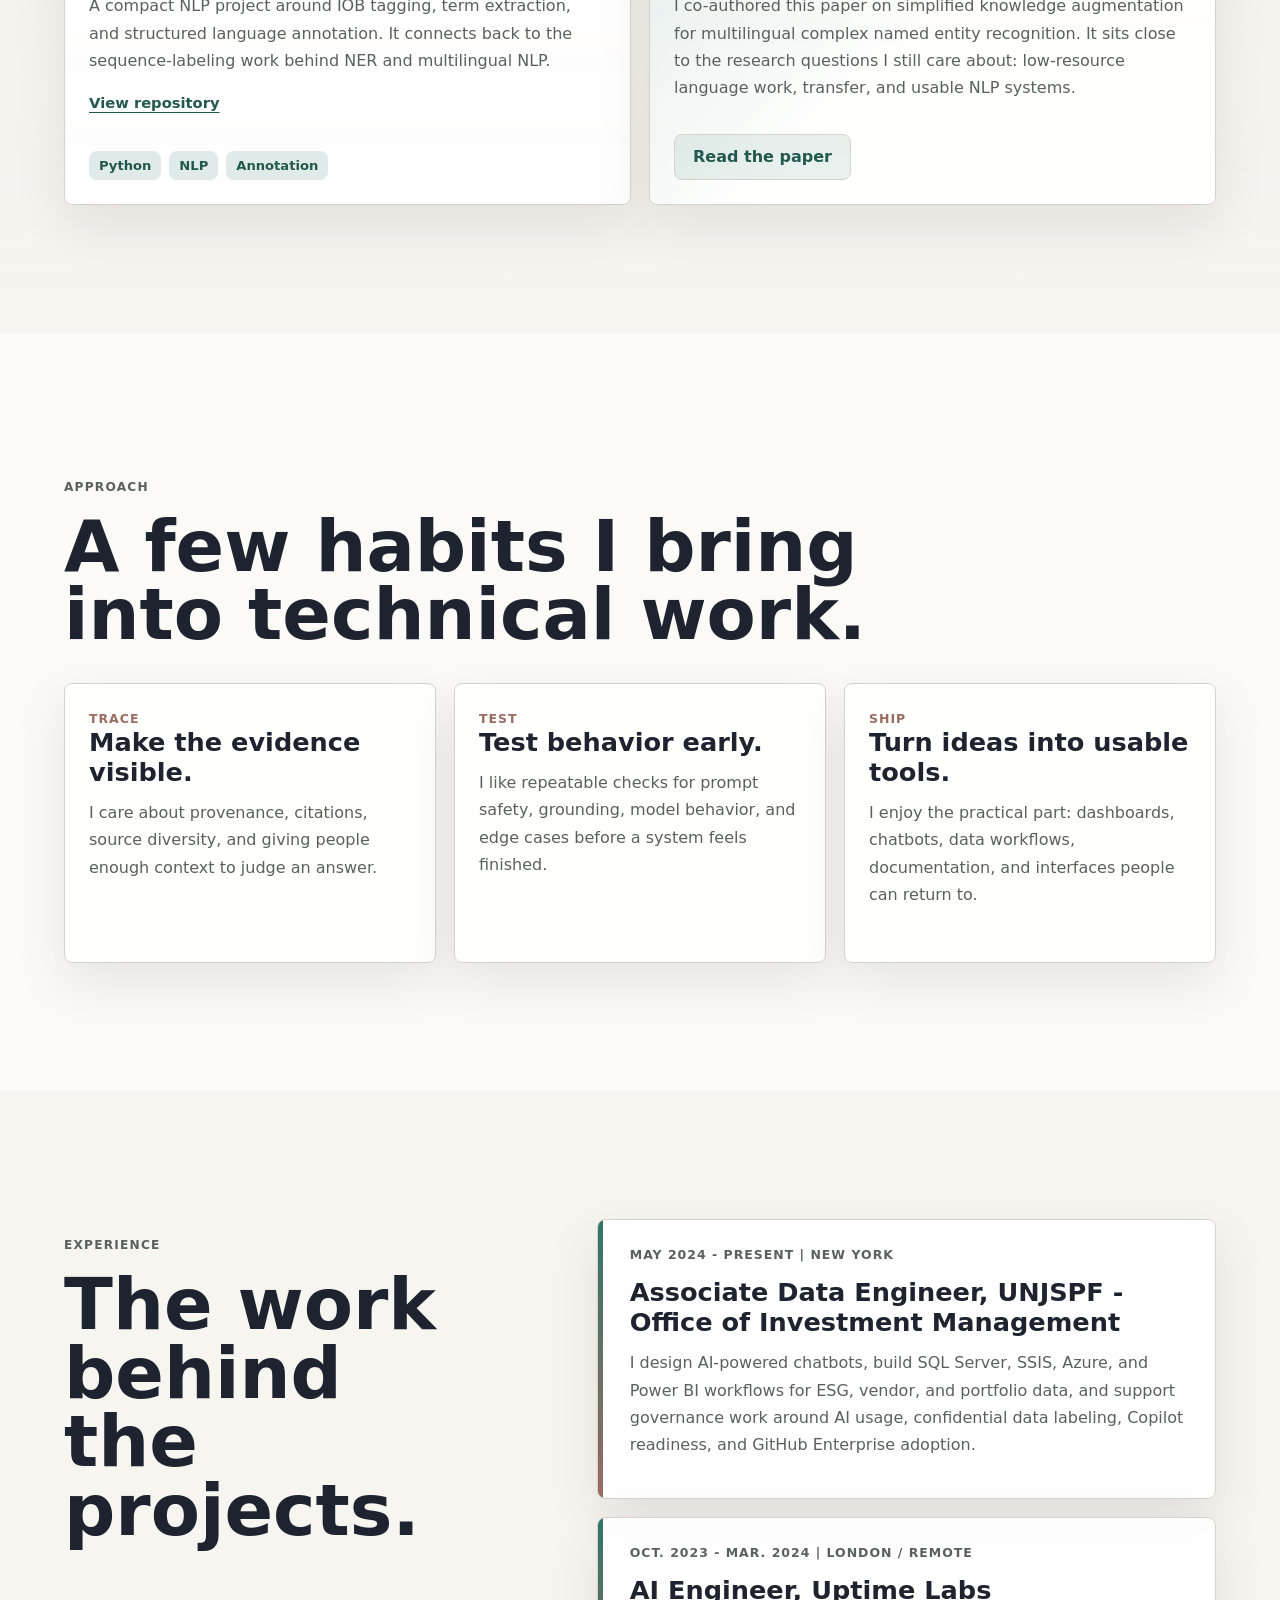
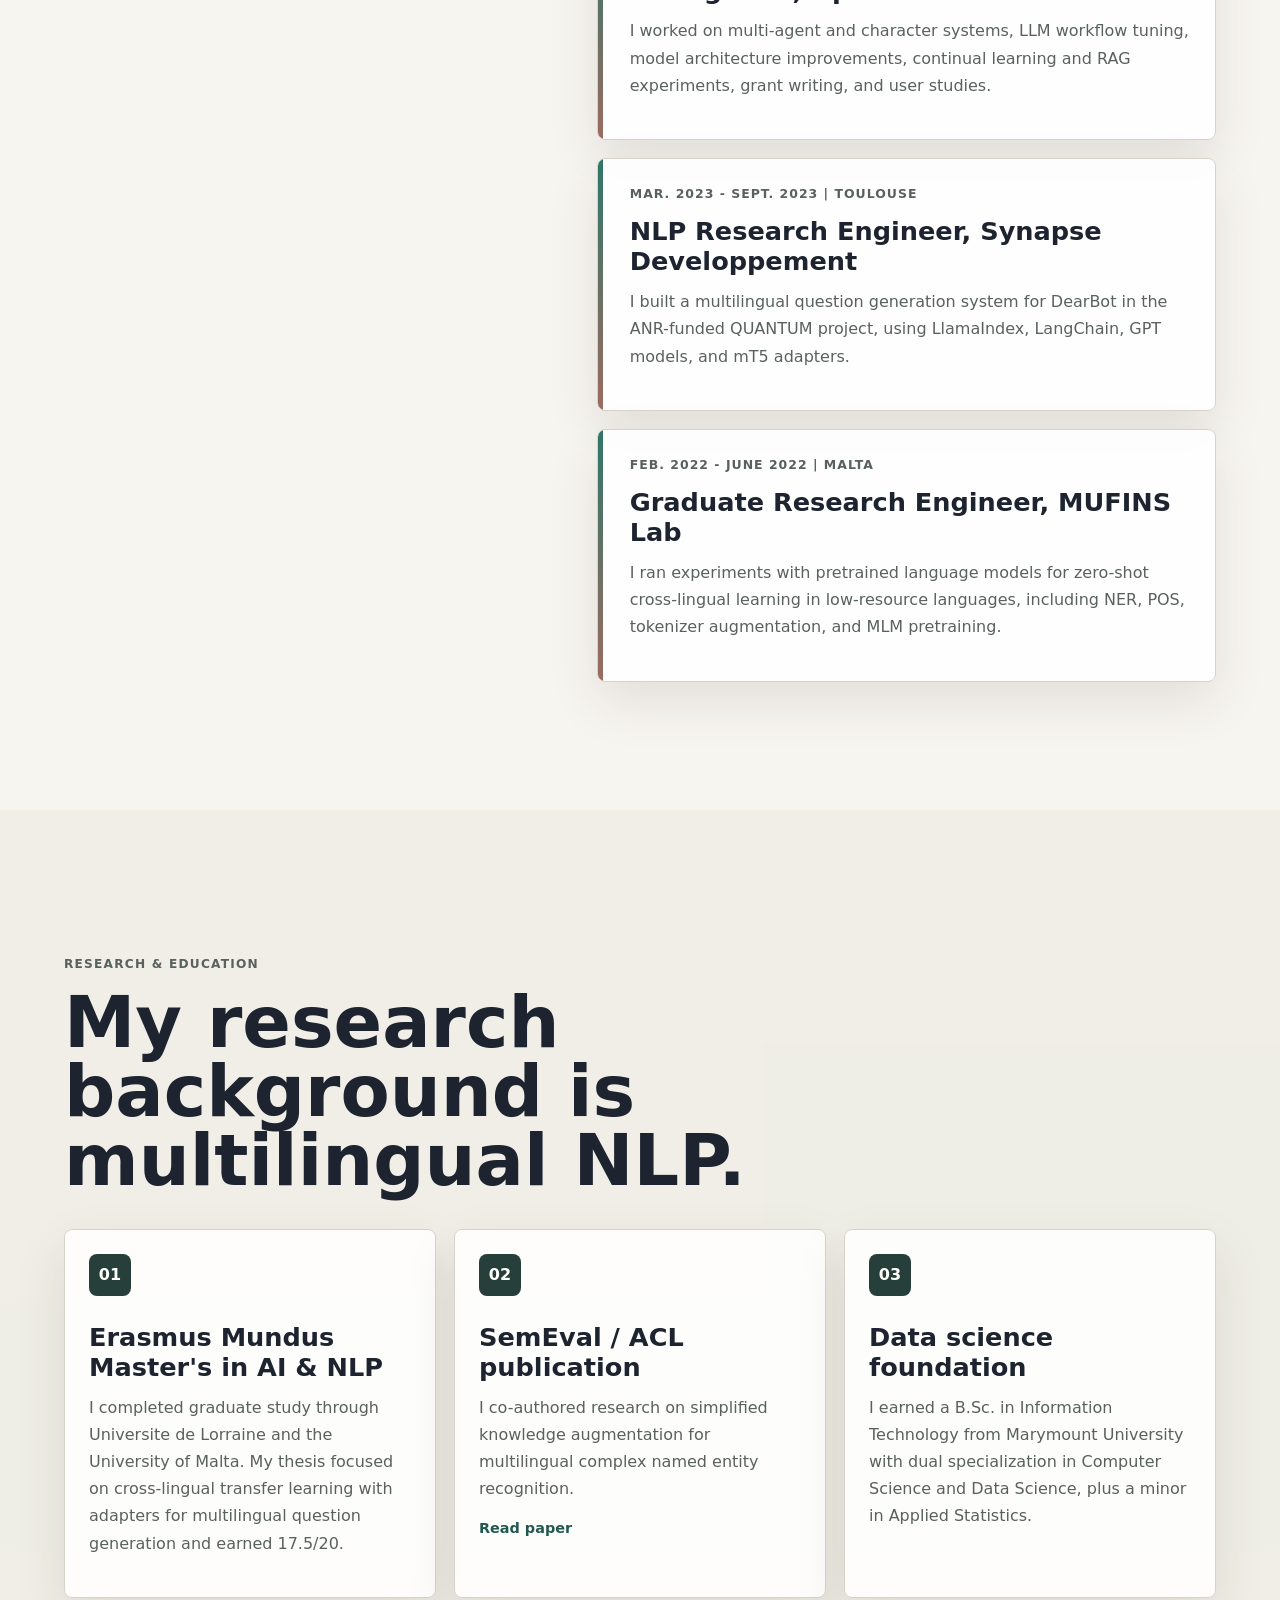
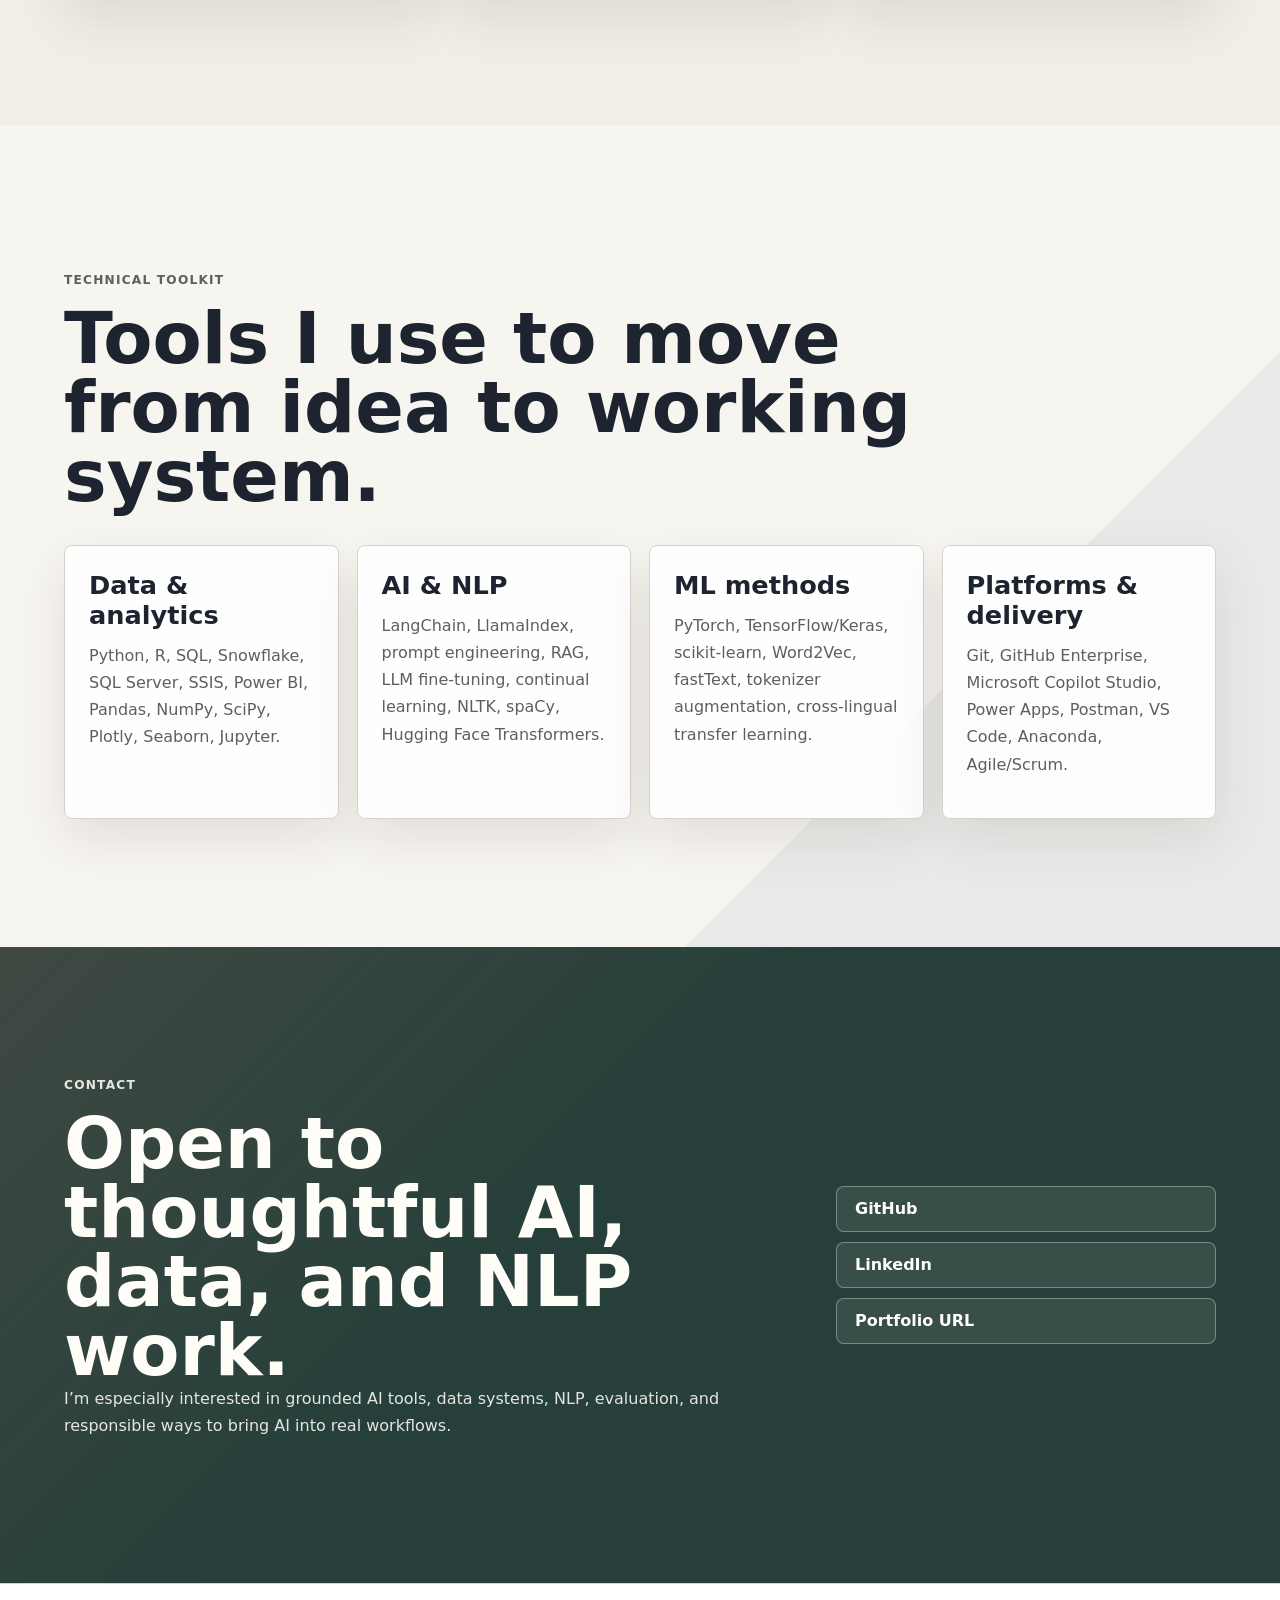
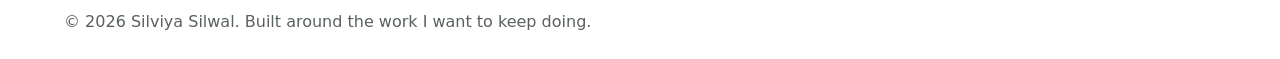
==== commit 73d3db5b: "Refresh portfolio narrative and visual flow" ====
--- a/index.html
+++ b/index.html
@@ -19,7 +19,7 @@
 
       <nav class="nav-links" aria-label="Primary navigation">
         <a href="#work">Work</a>
-        <a href="#systems">Systems</a>
+        <a href="#approach">Approach</a>
         <a href="#experience">Experience</a>
         <a href="#research">Research</a>
         <a href="#contact">Contact</a>
@@ -33,16 +33,16 @@
     <main id="top">
       <section class="hero section-band">
         <div class="hero-copy">
-          <p class="eyebrow">Data engineering | AI governance | Multilingual NLP</p>
-          <h1>I build practical AI and data tools for complex work.</h1>
+          <p class="eyebrow">Data engineering | AI systems | NLP</p>
+          <h1>Hi, I’m Silviya. I build data and AI tools that make complex work clearer.</h1>
           <p class="lede">
-            I am an Associate Data Engineer at UNJSPF - Office of Investment Management.
-            I work across AI assistants, data integration, dashboards, governance, and NLP research,
-            with a focus on clear systems that people can inspect, evaluate, and trust.
+            I’m an Associate Data Engineer at UNJSPF - Office of Investment Management, working across
+            AI assistants, data integration, dashboards, governance, and NLP research. I’m drawn to systems
+            that are useful in real workflows and honest about where their answers come from.
           </p>
 
           <div class="hero-actions" aria-label="Portfolio actions">
-            <a class="button primary magnetic" href="#work">See selected work</a>
+            <a class="button primary magnetic" href="#work">Explore my work</a>
             <a class="button secondary magnetic" href="https://github.com/ssilwalcode" target="_blank" rel="noreferrer">GitHub</a>
             <a class="button ghost magnetic" href="https://www.linkedin.com/in/ssilwal16/" target="_blank" rel="noreferrer">LinkedIn</a>
           </div>
@@ -50,12 +50,12 @@
 
         <aside class="profile-card" aria-label="Portfolio summary">
           <div class="profile-card-header">
-            <span>Current focus</span>
-            <strong>AI-ready data systems</strong>
+            <span>What I’m building toward</span>
+            <strong>AI-ready data systems that people can actually use.</strong>
           </div>
           <p>
-            I like building tools that connect data, language, and decision-making without hiding
-            how the system works.
+            My sweet spot is the space between data engineering, language technology, and responsible AI:
+            clean pipelines, grounded answers, evaluation, and practical interfaces.
           </p>
           <div class="profile-stat-grid">
             <div>
@@ -75,13 +75,30 @@
         </aside>
       </section>
 
+      <section class="section visual-story" aria-label="About Silviya">
+        <div class="visual-image">
+          <img
+            src="assets/portfolio-hero.png"
+            alt="Research desk with a laptop dashboard and notebooks"
+          >
+        </div>
+        <div class="visual-copy">
+          <p class="eyebrow">The through line</p>
+          <h2>I like work that has a trace.</h2>
+          <p>
+            Whether I’m building dashboards, AI assistants, RAG tools, or multilingual NLP experiments,
+            I keep coming back to the same question: can someone understand why the system behaved the way it did?
+          </p>
+        </div>
+      </section>
+
       <section id="work" class="section work-section">
         <div class="section-heading">
           <p class="eyebrow">Selected work</p>
-          <h2>A few projects I am proud of.</h2>
+          <h2>Projects that reflect how I think.</h2>
           <p>
-            These projects reflect the kind of work I enjoy most: AI systems that are grounded,
-            testable, useful, and easier for people to understand.
+            I’m most interested in tools that make AI behavior easier to test, explain, and use.
+            These are the projects I would want someone to open first.
           </p>
         </div>
 
@@ -91,9 +108,9 @@
             <p class="project-kicker">RAG + AI governance</p>
             <h3>EthicsRAG</h3>
             <p>
-              I built EthicsRAG as a local research workspace for source-grounded AI governance
-              analysis. It turns policy documents, research notes, and approved sources into
-              traceable answers with evidence audits.
+              EthicsRAG is a local research workspace for source-grounded AI governance analysis.
+              I built it to answer policy and oversight questions with citations, provenance,
+              and evidence quality checks instead of treating retrieved text as a black box.
             </p>
             <button class="details-toggle" type="button" aria-expanded="false">What I designed</button>
             <div class="project-details" hidden>
@@ -116,8 +133,9 @@
             <p class="project-kicker">LLM safety lab</p>
             <h3>PromptShield Lab</h3>
             <p>
-              I built PromptShield Lab to test prompt injection, data leakage, unsafe tool use,
-              and grounding failures across simulator, local, and API-based LLM providers.
+              PromptShield Lab tests prompt injection, data leakage, unsafe tool use, and grounding
+              failures across simulator, local, and API-based LLM providers. It’s a hands-on way to
+              compare vulnerable and hardened assistant behavior.
             </p>
             <div class="project-actions">
               <a href="https://github.com/ssilwalcode/PromptShield-Lab" target="_blank" rel="noreferrer">View repository</a>
@@ -142,8 +160,8 @@
             <p class="project-kicker">NLP foundations</p>
             <h3>TermTagger IOB</h3>
             <p>
-              IOB tagging work that connects directly to sequence labeling, term extraction,
-              entity recognition, and multilingual NLP fundamentals.
+              A compact NLP project around IOB tagging, term extraction, and structured language
+              annotation. It connects back to the sequence-labeling work behind NER and multilingual NLP.
             </p>
             <div class="project-actions">
               <a href="https://github.com/ssilwalcode/TermTagger_IOB" target="_blank" rel="noreferrer">View repository</a>
@@ -159,35 +177,36 @@
             <p class="project-kicker">Publication</p>
             <h3>garNER at SemEval-2023</h3>
             <p>
-              I co-authored work on simplified knowledge augmentation for multilingual complex
-              named entity recognition, published in the SemEval-2023 workshop proceedings.
+              I co-authored this paper on simplified knowledge augmentation for multilingual complex
+              named entity recognition. It sits close to the research questions I still care about:
+              low-resource language work, transfer, and usable NLP systems.
             </p>
             <a class="inline-link" href="https://aclanthology.org/2023.semeval-1.114/" target="_blank" rel="noreferrer">Read the paper</a>
           </article>
         </div>
       </section>
 
-      <section id="systems" class="section systems-section">
+      <section id="approach" class="section approach-section">
         <div class="section-heading">
-          <p class="eyebrow">How I think</p>
-          <h2>How I approach technical work.</h2>
+          <p class="eyebrow">Approach</p>
+          <h2>A few habits I bring into technical work.</h2>
         </div>
 
         <div class="principle-grid">
           <article>
             <span>Trace</span>
             <h3>Make the evidence visible.</h3>
-            <p>I care about provenance, citations, source diversity, and making uncertainty visible.</p>
+            <p>I care about provenance, citations, source diversity, and giving people enough context to judge an answer.</p>
           </article>
           <article>
             <span>Test</span>
             <h3>Test behavior early.</h3>
-            <p>I build repeatable evaluation workflows for prompt safety, grounding, and model behavior.</p>
+            <p>I like repeatable checks for prompt safety, grounding, model behavior, and edge cases before a system feels finished.</p>
           </article>
           <article>
             <span>Ship</span>
             <h3>Turn ideas into usable tools.</h3>
-            <p>I turn experiments into dashboards, chatbots, data pipelines, and usable interfaces.</p>
+            <p>I enjoy the practical part: dashboards, chatbots, data workflows, documentation, and interfaces people can return to.</p>
           </article>
         </div>
       </section>
@@ -195,7 +214,7 @@
       <section id="experience" class="section split-section">
         <div class="section-heading sticky-heading">
           <p class="eyebrow">Experience</p>
-          <h2>Data engineering, AI, and NLP research.</h2>
+          <h2>The work behind the projects.</h2>
         </div>
 
         <div class="timeline">
@@ -203,9 +222,9 @@
             <p class="timeline-meta">May 2024 - Present | New York</p>
             <h3>Associate Data Engineer, UNJSPF - Office of Investment Management</h3>
             <p>
-              I design AI-powered chatbots, build SQL Server, SSIS, Azure, and Power BI workflows
-              for ESG, vendor, and portfolio data, and lead governance work around AI usage,
-              confidential data labeling, Copilot readiness, and GitHub Enterprise adoption.
+              I design AI-powered chatbots, build SQL Server, SSIS, Azure, and Power BI workflows for ESG,
+              vendor, and portfolio data, and support governance work around AI usage, confidential data labeling,
+              Copilot readiness, and GitHub Enterprise adoption.
             </p>
           </article>
 
@@ -213,9 +232,8 @@
             <p class="timeline-meta">Oct. 2023 - Mar. 2024 | London / Remote</p>
             <h3>AI Engineer, Uptime Labs</h3>
             <p>
-              I integrated multi-agent and character systems, fine-tuned LLM workflows, improved
-              model architecture processes, and supported continual learning, RAG, grant writing,
-              and user studies.
+              I worked on multi-agent and character systems, LLM workflow tuning, model architecture improvements,
+              continual learning and RAG experiments, grant writing, and user studies.
             </p>
           </article>
 
@@ -223,8 +241,8 @@
             <p class="timeline-meta">Mar. 2023 - Sept. 2023 | Toulouse</p>
             <h3>NLP Research Engineer, Synapse Developpement</h3>
             <p>
-              I built a multilingual question generation system for DearBot in the ANR-funded
-              QUANTUM project, using LlamaIndex, LangChain, GPT models, and mT5 adapters.
+              I built a multilingual question generation system for DearBot in the ANR-funded QUANTUM project,
+              using LlamaIndex, LangChain, GPT models, and mT5 adapters.
             </p>
           </article>
 
@@ -242,7 +260,7 @@
       <section id="research" class="section research-section">
         <div class="section-heading">
           <p class="eyebrow">Research & education</p>
-          <h2>My research background is in multilingual NLP.</h2>
+          <h2>My research background is multilingual NLP.</h2>
         </div>
 
         <div class="research-grid">
@@ -251,8 +269,8 @@
             <h3>Erasmus Mundus Master's in AI & NLP</h3>
             <p>
               I completed graduate study through Universite de Lorraine and the University of Malta.
-              My thesis focused on cross-lingual transfer learning with adapters for multilingual
-              question generation and earned 17.5/20.
+              My thesis focused on cross-lingual transfer learning with adapters for multilingual question generation
+              and earned 17.5/20.
             </p>
           </article>
 
@@ -260,8 +278,7 @@
             <span>02</span>
             <h3>SemEval / ACL publication</h3>
             <p>
-              I co-authored research on simplified knowledge augmentation for multilingual complex
-              named entity recognition.
+              I co-authored research on simplified knowledge augmentation for multilingual complex named entity recognition.
             </p>
             <a href="https://aclanthology.org/2023.semeval-1.114/" target="_blank" rel="noreferrer">Read paper</a>
           </article>
@@ -280,7 +297,7 @@
       <section id="skills" class="section skills-section">
         <div class="section-heading">
           <p class="eyebrow">Technical toolkit</p>
-          <h2>From data pipelines to models to interfaces.</h2>
+          <h2>Tools I use to move from idea to working system.</h2>
         </div>
 
         <div class="skills-grid">
@@ -308,8 +325,8 @@
           <p class="eyebrow">Contact</p>
           <h2>Open to thoughtful AI, data, and NLP work.</h2>
           <p>
-            The best conversations start with a concrete problem: a model that needs evaluation,
-            a data workflow that needs structure, or an idea that needs a careful builder.
+            I’m especially interested in grounded AI tools, data systems, NLP, evaluation, and responsible
+            ways to bring AI into real workflows.
           </p>
         </div>
         <div class="contact-links">
--- a/styles.css
+++ b/styles.css
@@ -1,18 +1,18 @@
 :root {
   color-scheme: light;
-  --bg: #f8f4ee;
+  --bg: #f7f5f0;
   --paper: #ffffff;
-  --panel: #efe7dd;
+  --panel: #ece9e0;
   --ink: #1d2430;
   --text: #252927;
-  --muted: #5c625f;
-  --border: #d8cbbd;
+  --muted: #59615e;
+  --border: #d7d2c7;
   --green: #2f7668;
   --green-deep: #22584f;
-  --solid: #203f3a;
+  --solid: #263f3a;
   --on-solid: #fffdf8;
-  --coral: #9d665a;
-  --gold: #8e6f2c;
+  --coral: #9b6b61;
+  --gold: #846f3a;
   --blue: #345f82;
   --shadow: 0 20px 52px rgba(45, 37, 28, 0.1);
   --radius: 8px;
@@ -50,8 +50,8 @@
   min-height: 100vh;
   color: var(--text);
   background:
-    linear-gradient(135deg, rgba(47, 118, 104, 0.1) 0 18%, transparent 18% 100%),
-    linear-gradient(315deg, rgba(157, 102, 90, 0.08) 0 14%, transparent 14% 100%),
+    linear-gradient(135deg, rgba(47, 118, 104, 0.08) 0 16%, transparent 16% 100%),
+    linear-gradient(315deg, rgba(52, 95, 130, 0.07) 0 14%, transparent 14% 100%),
     var(--bg);
   font-family: Inter, ui-sans-serif, system-ui, -apple-system, BlinkMacSystemFont, "Segoe UI", sans-serif;
   overflow-x: hidden;
@@ -175,7 +175,7 @@
   grid-template-columns: minmax(0, 1fr) minmax(320px, 480px);
   gap: clamp(34px, 7vw, 96px);
   align-items: center;
-  min-height: calc(100vh - 70px);
+  min-height: calc(92vh - 70px);
   padding-top: clamp(56px, 8vw, 112px);
   padding-bottom: clamp(48px, 8vw, 92px);
 }
@@ -290,7 +290,7 @@
   gap: 18px;
   padding: 24px;
   background:
-    linear-gradient(135deg, color-mix(in srgb, var(--green) 13%, transparent), transparent 42%),
+    linear-gradient(135deg, color-mix(in srgb, var(--green) 11%, transparent), transparent 44%),
     var(--paper);
   border: 1px solid var(--border);
   border-radius: var(--radius);
@@ -360,6 +360,42 @@
   border-radius: var(--radius);
   font-size: 0.92rem;
   font-weight: 800;
+}
+
+.visual-story {
+  display: grid;
+  grid-template-columns: minmax(260px, 0.88fr) minmax(0, 1.12fr);
+  gap: clamp(26px, 6vw, 78px);
+  align-items: center;
+  padding-top: clamp(38px, 7vw, 82px);
+  padding-bottom: clamp(58px, 8vw, 96px);
+}
+
+.visual-image {
+  overflow: hidden;
+  background: var(--paper);
+  border: 1px solid var(--border);
+  border-radius: var(--radius);
+  box-shadow: var(--shadow);
+}
+
+.visual-image img {
+  display: block;
+  width: 100%;
+  aspect-ratio: 4 / 3;
+  object-fit: cover;
+  object-position: 8% 50%;
+  filter: saturate(0.94) contrast(1.02);
+}
+
+.visual-copy {
+  max-width: 720px;
+}
+
+.visual-copy p:last-child {
+  color: var(--muted);
+  font-size: clamp(1.04rem, 1.6vw, 1.22rem);
+  line-height: 1.75;
 }
 
 .section {
@@ -550,7 +586,7 @@
   background: color-mix(in srgb, var(--green) 10%, transparent);
 }
 
-.systems-section {
+.approach-section {
   background: color-mix(in srgb, var(--paper) 48%, transparent);
 }
 
@@ -697,6 +733,7 @@
 
 @media (max-width: 1100px) {
   .hero,
+  .visual-story,
   .split-section,
   .contact-section {
     grid-template-columns: 1fr;
@@ -708,6 +745,10 @@
 
   .profile-card {
     max-width: 680px;
+  }
+
+  .visual-image {
+    max-width: 640px;
   }
 
   .sticky-heading {
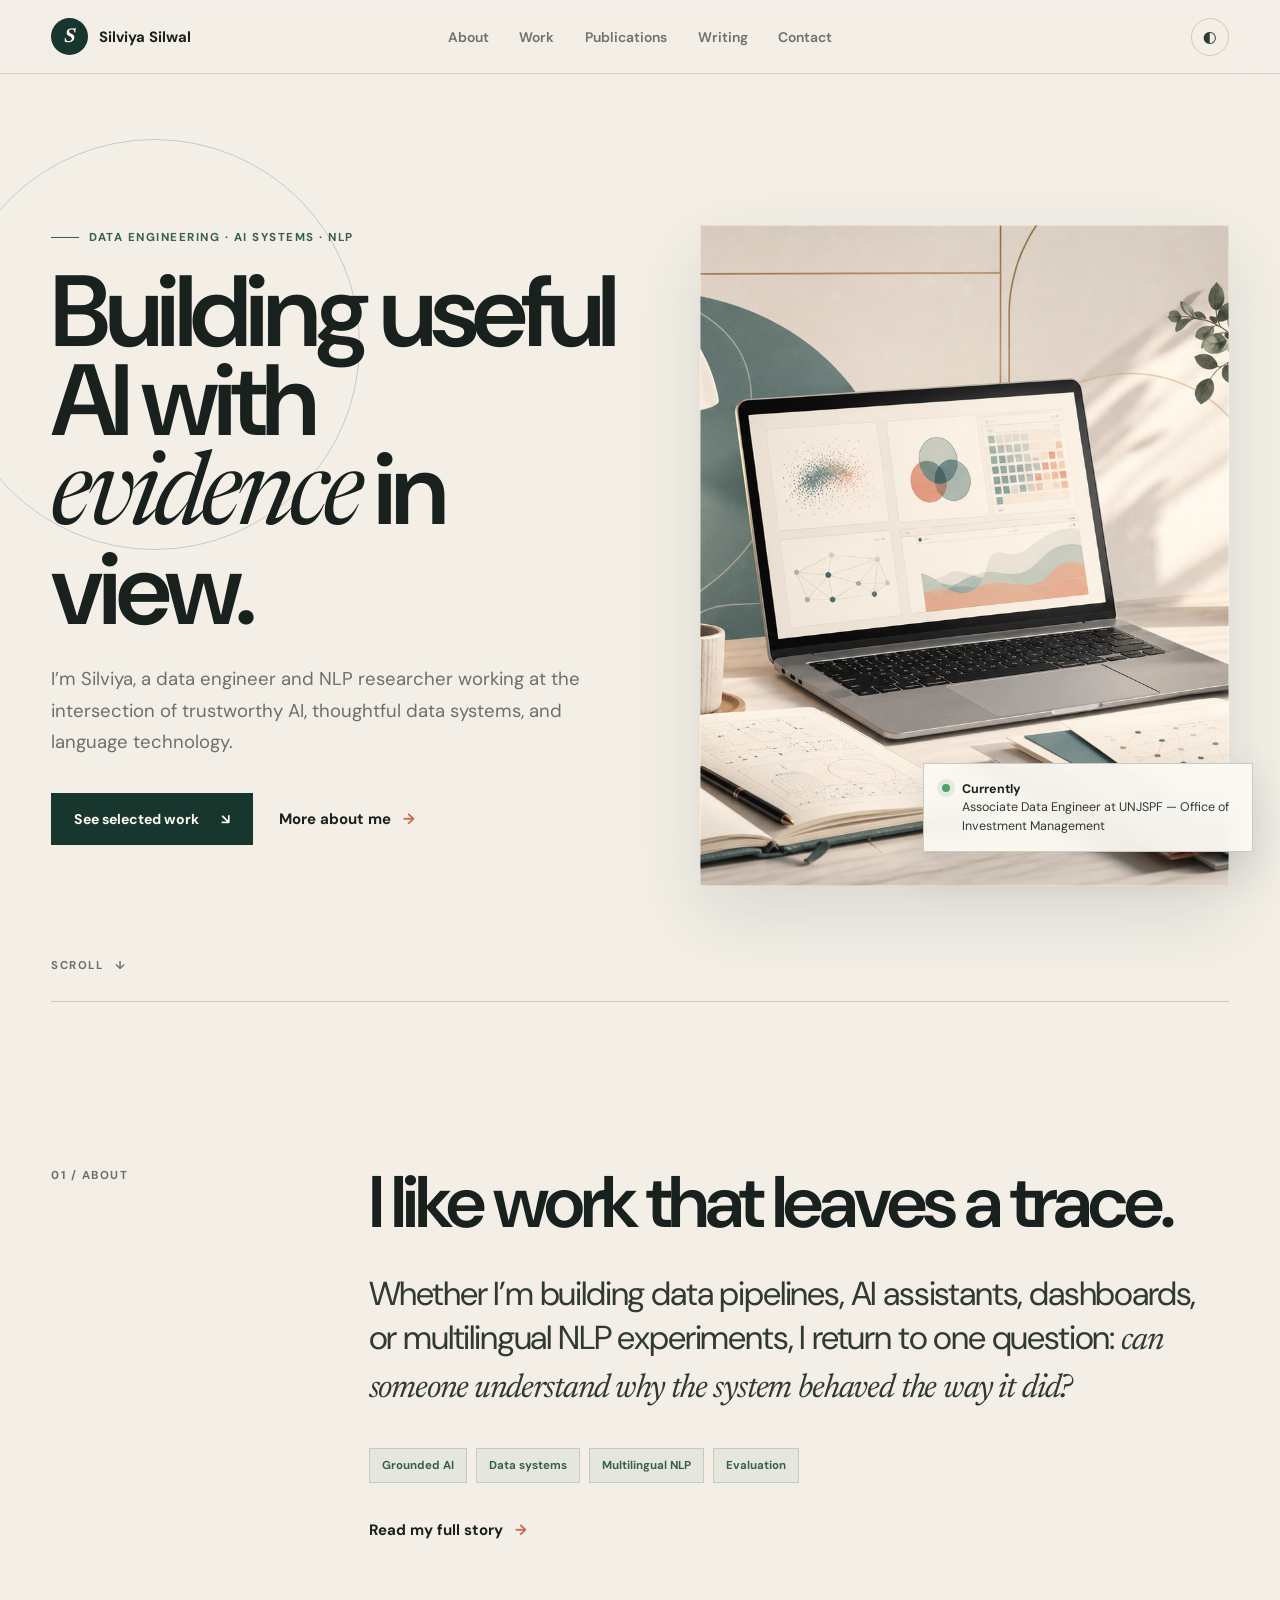
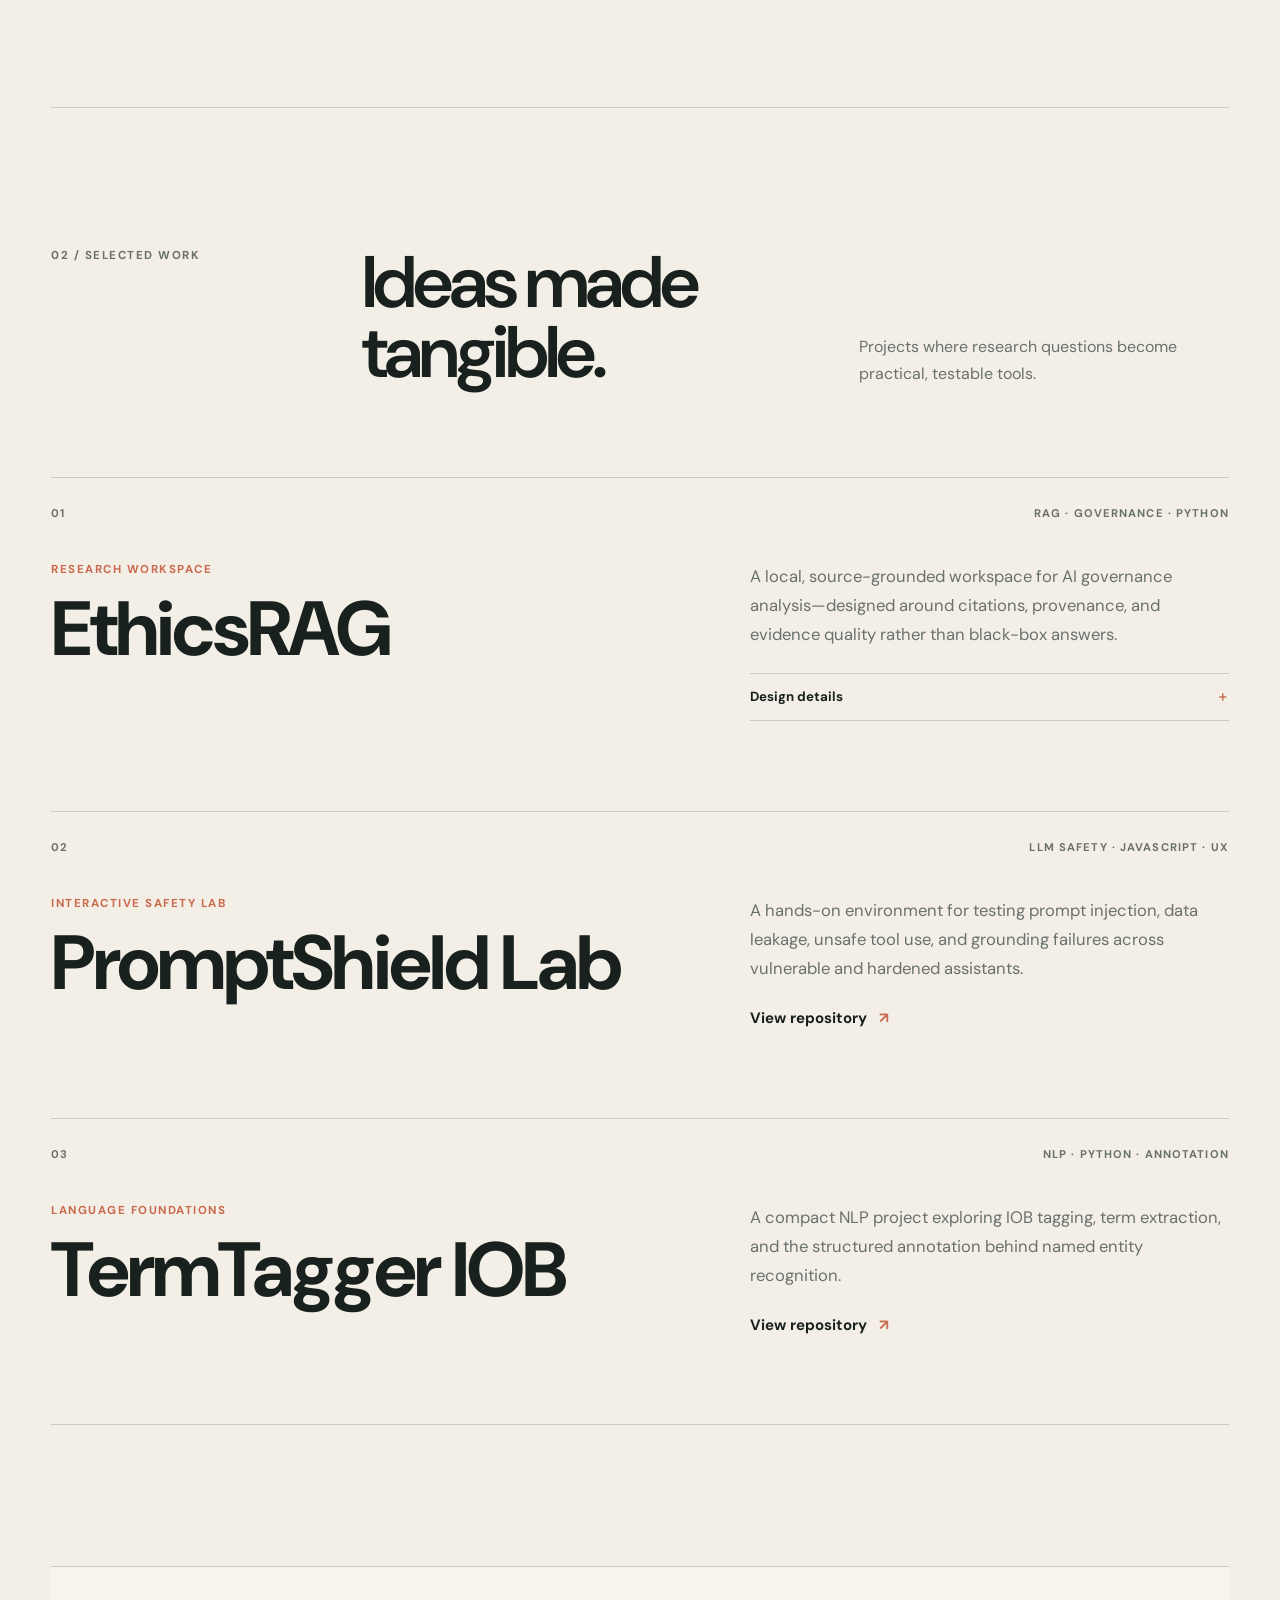
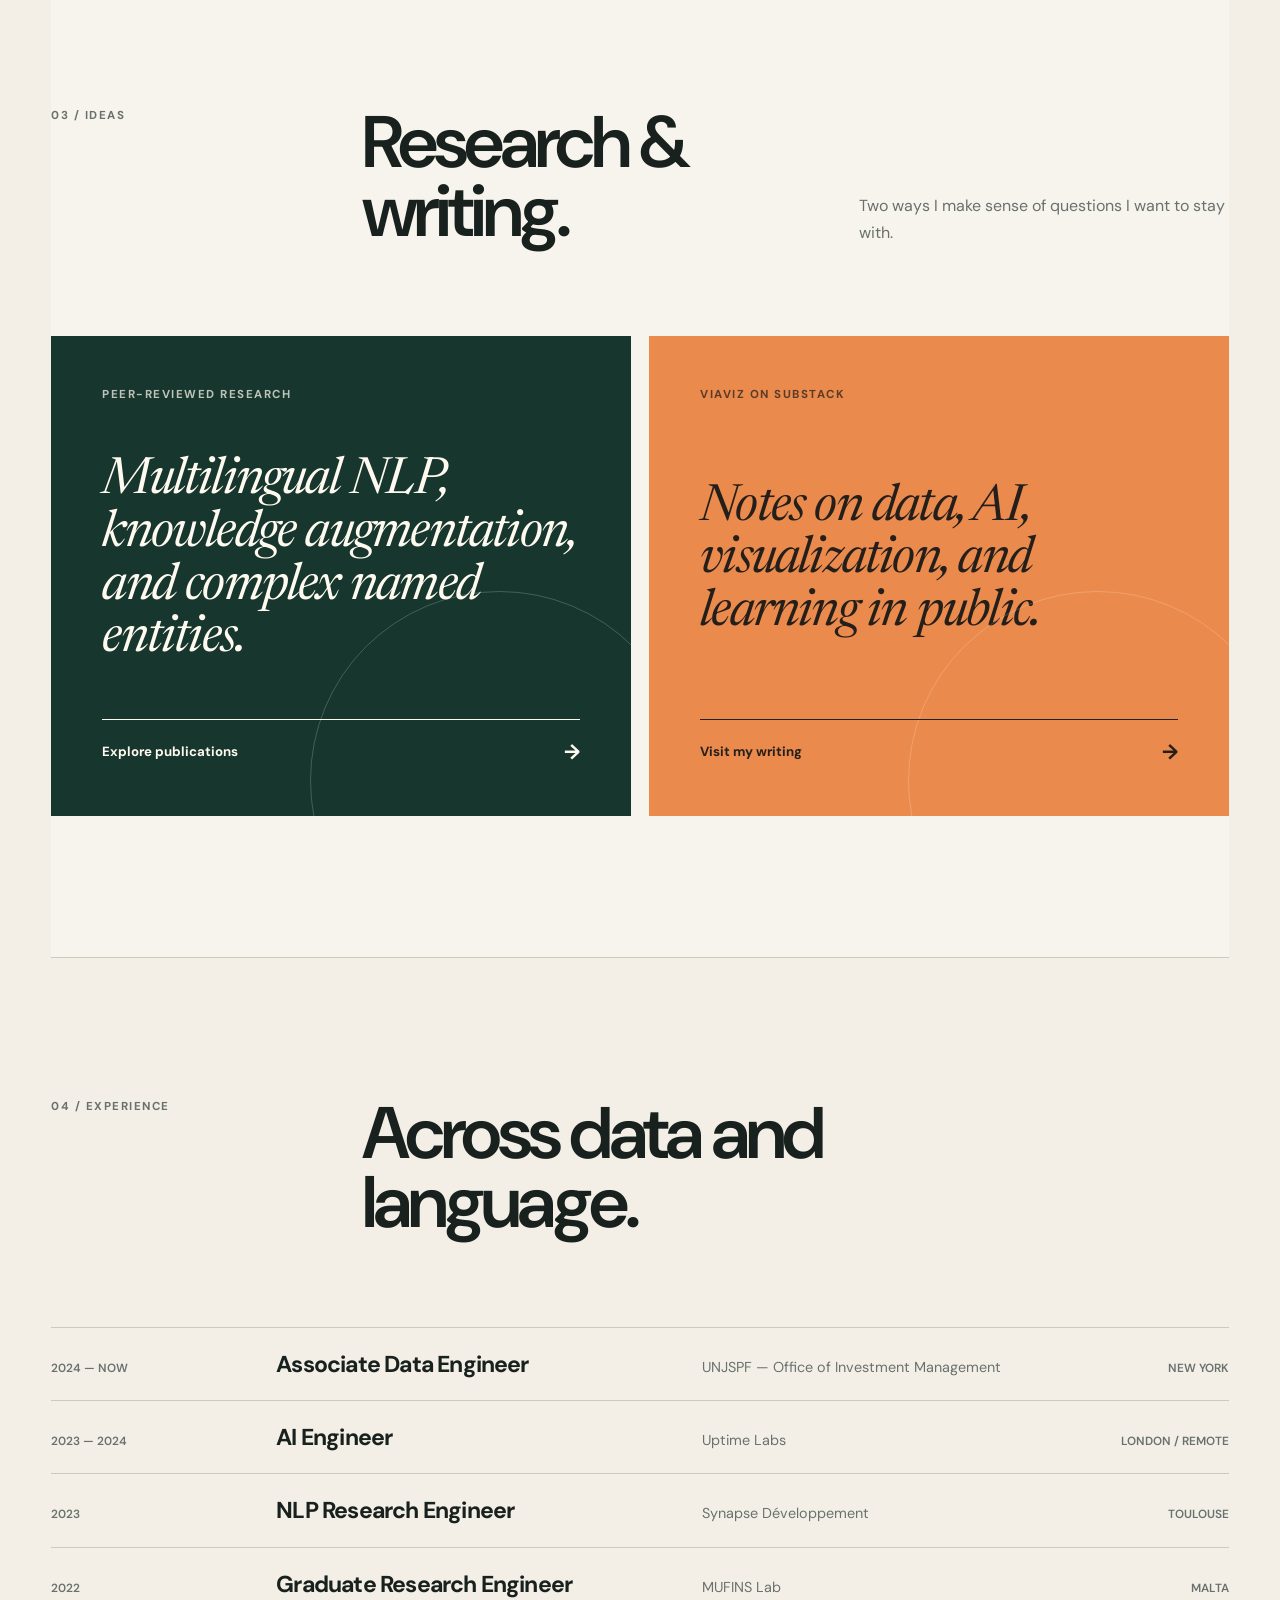
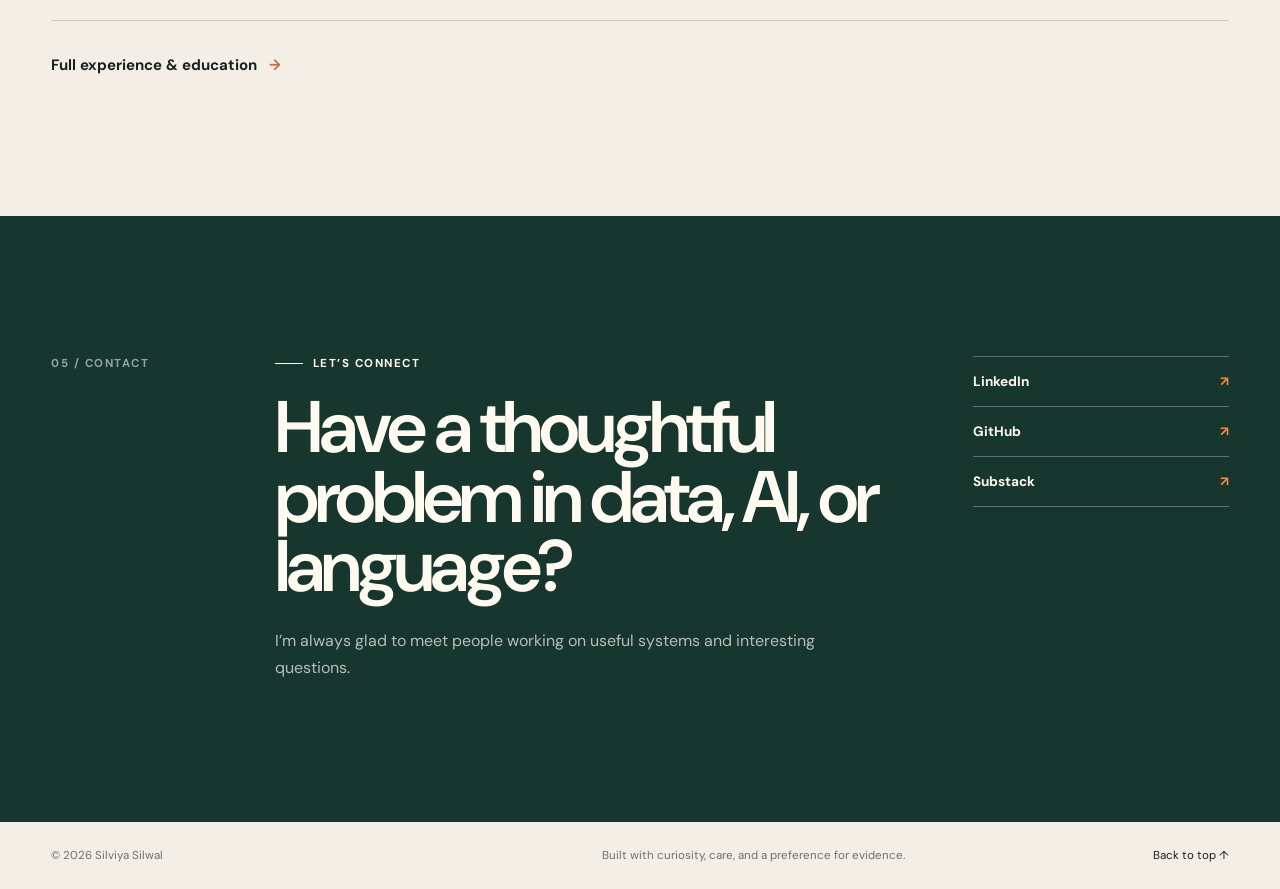
==== commit 075c4918: "redesign site" ====
--- a/index.html
+++ b/index.html
@@ -3,342 +3,212 @@
   <head>
     <meta charset="utf-8">
     <meta name="viewport" content="width=device-width, initial-scale=1">
-    <title>Silviya Silwal | Data & AI Engineer</title>
-    <meta
-      name="description"
-      content="Portfolio of Silviya Silwal, an Associate Data Engineer and AI/NLP builder focused on trustworthy AI systems, governance, data workflows, and multilingual language technology."
-    >
+    <meta name="theme-color" content="#f3efe7">
+    <title>Silviya Silwal — Data, AI &amp; Language</title>
+    <meta name="description" content="Silviya Silwal is a data engineer and NLP researcher building useful, traceable AI systems.">
     <link rel="stylesheet" href="styles.css">
   </head>
   <body>
+    <a class="skip-link" href="#main">Skip to content</a>
+    <div class="reading-progress" aria-hidden="true"><span></span></div>
+
     <header class="site-header">
-      <a class="brand" href="#top" aria-label="Go to top">
-        <span class="brand-mark">SS</span>
-        <span>Silviya Silwal</span>
+      <a class="brand" href="index.html" aria-label="Silviya Silwal, home">
+        <span class="brand-mark" aria-hidden="true">S</span>
+        <span class="brand-name">Silviya Silwal</span>
       </a>
 
-      <nav class="nav-links" aria-label="Primary navigation">
+      <button class="nav-toggle" type="button" aria-expanded="false" aria-controls="primary-nav">
+        <span></span><span></span><span></span><span class="sr-only">Open menu</span>
+      </button>
+
+      <nav id="primary-nav" class="nav-links" aria-label="Primary navigation">
+        <a href="about.html">About</a>
         <a href="#work">Work</a>
-        <a href="#approach">Approach</a>
-        <a href="#experience">Experience</a>
-        <a href="#research">Research</a>
+        <a href="publications.html">Publications</a>
+        <a href="writing.html">Writing</a>
         <a href="#contact">Contact</a>
       </nav>
 
-      <button class="theme-toggle" type="button" aria-label="Toggle dark mode">
+      <button class="theme-toggle" type="button" aria-label="Switch to dark theme">
         <span class="theme-icon" aria-hidden="true">◐</span>
       </button>
     </header>
 
-    <main id="top">
-      <section class="hero section-band">
-        <div class="hero-copy">
-          <p class="eyebrow">Data engineering | AI systems | NLP</p>
-          <h1>Hi, I’m Silviya. I build data and AI tools that make complex work clearer.</h1>
+    <main id="main">
+      <section class="hero section-shell">
+        <div class="hero-copy reveal">
+          <p class="eyebrow"><span></span> Data engineering · AI systems · NLP</p>
+          <h1>Building useful AI with <em>evidence</em> in view.</h1>
           <p class="lede">
-            I’m an Associate Data Engineer at UNJSPF - Office of Investment Management, working across
-            AI assistants, data integration, dashboards, governance, and NLP research. I’m drawn to systems
-            that are useful in real workflows and honest about where their answers come from.
+            I’m Silviya, a data engineer and NLP researcher working at the intersection of
+            trustworthy AI, thoughtful data systems, and language technology.
           </p>
-
-          <div class="hero-actions" aria-label="Portfolio actions">
-            <a class="button primary magnetic" href="#work">Explore my work</a>
-            <a class="button secondary magnetic" href="https://github.com/ssilwalcode" target="_blank" rel="noreferrer">GitHub</a>
-            <a class="button ghost magnetic" href="https://www.linkedin.com/in/ssilwal16/" target="_blank" rel="noreferrer">LinkedIn</a>
-          </div>
-        </div>
-
-        <aside class="profile-card" aria-label="Portfolio summary">
-          <div class="profile-card-header">
-            <span>What I’m building toward</span>
-            <strong>AI-ready data systems that people can actually use.</strong>
-          </div>
-          <p>
-            My sweet spot is the space between data engineering, language technology, and responsible AI:
-            clean pipelines, grounded answers, evaluation, and practical interfaces.
+          <div class="hero-actions">
+            <a class="button button-primary magnetic" href="#work">See selected work <span aria-hidden="true">↘</span></a>
+            <a class="text-link" href="about.html">More about me <span aria-hidden="true">→</span></a>
+          </div>
+        </div>
+
+        <div class="hero-visual reveal" data-delay="1">
+          <div class="hero-image-wrap">
+            <img src="assets/portfolio-hero.png" alt="A warm research workspace with data visualizations, notes, and a laptop" width="1586" height="992">
+          </div>
+          <div class="hero-note">
+            <span class="status-dot" aria-hidden="true"></span>
+            <p><strong>Currently</strong> Associate Data Engineer at UNJSPF — Office of Investment Management</p>
+          </div>
+        </div>
+
+        <a class="scroll-cue" href="#about-preview" aria-label="Scroll to introduction">
+          <span>Scroll</span><span aria-hidden="true">↓</span>
+        </a>
+      </section>
+
+      <section id="about-preview" class="manifesto section-shell reveal">
+        <p class="section-number">01 / About</p>
+        <div class="manifesto-copy">
+          <h2>I like work that leaves a trace.</h2>
+          <p class="large-copy">
+            Whether I’m building data pipelines, AI assistants, dashboards, or multilingual NLP
+            experiments, I return to one question: <em>can someone understand why the system behaved the way it did?</em>
           </p>
-          <div class="profile-stat-grid">
-            <div>
-              <strong>UNJSPF</strong>
-              <span>Associate Data Engineer</span>
+          <div class="interest-row" aria-label="Areas of interest">
+            <span>Grounded AI</span><span>Data systems</span><span>Multilingual NLP</span><span>Evaluation</span>
+          </div>
+          <a class="text-link" href="about.html">Read my full story <span aria-hidden="true">→</span></a>
+        </div>
+      </section>
+
+      <section id="work" class="work-section section-shell">
+        <div class="section-intro reveal">
+          <p class="section-number">02 / Selected work</p>
+          <div>
+            <h2>Ideas made tangible.</h2>
+            <p>Projects where research questions become practical, testable tools.</p>
+          </div>
+        </div>
+
+        <div class="project-list">
+          <article class="project-card feature reveal">
+            <div class="project-topline"><span>01</span><span>RAG · Governance · Python</span></div>
+            <div class="project-body">
+              <div>
+                <p class="project-kicker">Research workspace</p>
+                <h3>EthicsRAG</h3>
+              </div>
+              <div class="project-summary">
+                <p>A local, source-grounded workspace for AI governance analysis—designed around citations, provenance, and evidence quality rather than black-box answers.</p>
+                <button class="details-toggle" type="button" aria-expanded="false">
+                  <span>Design details</span><span aria-hidden="true">＋</span>
+                </button>
+                <div class="project-details" hidden>
+                  <ul>
+                    <li>Document intake with approved-source registry, snapshots, and content hashes.</li>
+                    <li>Hybrid retrieval with TF-IDF, optional embeddings, and rank fusion.</li>
+                    <li>Evidence audits for citation coverage, source diversity, and source risk.</li>
+                  </ul>
+                </div>
+              </div>
             </div>
-            <div>
-              <strong>85%+</strong>
-              <span>Chatbot pipeline accuracy</span>
+          </article>
+
+          <article class="project-card reveal">
+            <div class="project-topline"><span>02</span><span>LLM safety · JavaScript · UX</span></div>
+            <div class="project-body">
+              <div>
+                <p class="project-kicker">Interactive safety lab</p>
+                <h3>PromptShield Lab</h3>
+              </div>
+              <div class="project-summary">
+                <p>A hands-on environment for testing prompt injection, data leakage, unsafe tool use, and grounding failures across vulnerable and hardened assistants.</p>
+                <a class="text-link" href="https://github.com/ssilwalcode/PromptShield-Lab" target="_blank" rel="noreferrer">View repository <span aria-hidden="true">↗</span></a>
+              </div>
             </div>
-            <div>
-              <strong>13.2K</strong>
-              <span>App engagements led</span>
+          </article>
+
+          <article class="project-card reveal">
+            <div class="project-topline"><span>03</span><span>NLP · Python · Annotation</span></div>
+            <div class="project-body">
+              <div>
+                <p class="project-kicker">Language foundations</p>
+                <h3>TermTagger IOB</h3>
+              </div>
+              <div class="project-summary">
+                <p>A compact NLP project exploring IOB tagging, term extraction, and the structured annotation behind named entity recognition.</p>
+                <a class="text-link" href="https://github.com/ssilwalcode/TermTagger_IOB" target="_blank" rel="noreferrer">View repository <span aria-hidden="true">↗</span></a>
+              </div>
             </div>
-          </div>
-          <div class="profile-note">Grounded AI / data pipelines / multilingual NLP</div>
-        </aside>
-      </section>
-
-      <section class="section visual-story" aria-label="About Silviya">
-        <div class="visual-image">
-          <img
-            src="assets/portfolio-hero.png"
-            alt="Research desk with a laptop dashboard and notebooks"
-          >
-        </div>
-        <div class="visual-copy">
-          <p class="eyebrow">The through line</p>
-          <h2>I like work that has a trace.</h2>
-          <p>
-            Whether I’m building dashboards, AI assistants, RAG tools, or multilingual NLP experiments,
-            I keep coming back to the same question: can someone understand why the system behaved the way it did?
-          </p>
-        </div>
-      </section>
-
-      <section id="work" class="section work-section">
-        <div class="section-heading">
-          <p class="eyebrow">Selected work</p>
-          <h2>Projects that reflect how I think.</h2>
-          <p>
-            I’m most interested in tools that make AI behavior easier to test, explain, and use.
-            These are the projects I would want someone to open first.
-          </p>
-        </div>
-
-        <div class="work-grid">
-          <article class="case-card case-card-large" data-category="rag ai governance">
-            <div class="case-index">01</div>
-            <p class="project-kicker">RAG + AI governance</p>
-            <h3>EthicsRAG</h3>
-            <p>
-              EthicsRAG is a local research workspace for source-grounded AI governance analysis.
-              I built it to answer policy and oversight questions with citations, provenance,
-              and evidence quality checks instead of treating retrieved text as a black box.
-            </p>
-            <button class="details-toggle" type="button" aria-expanded="false">What I designed</button>
-            <div class="project-details" hidden>
-              <ul>
-                <li>Document intake with provenance, approved source registry, snapshots, and content hashes.</li>
-                <li>TF-IDF retrieval with optional local embeddings and reciprocal-rank fusion.</li>
-                <li>Evidence audit for citation coverage, source diversity, and instruction-like source risk.</li>
-              </ul>
-            </div>
-            <ul class="tag-list" aria-label="EthicsRAG skills">
-              <li>Python</li>
-              <li>RAG</li>
-              <li>Governance</li>
-              <li>Evaluation</li>
-            </ul>
-          </article>
-
-          <article class="case-card case-card-large" data-category="ai safety product">
-            <div class="case-index">02</div>
-            <p class="project-kicker">LLM safety lab</p>
-            <h3>PromptShield Lab</h3>
-            <p>
-              PromptShield Lab tests prompt injection, data leakage, unsafe tool use, and grounding
-              failures across simulator, local, and API-based LLM providers. It’s a hands-on way to
-              compare vulnerable and hardened assistant behavior.
-            </p>
-            <div class="project-actions">
-              <a href="https://github.com/ssilwalcode/PromptShield-Lab" target="_blank" rel="noreferrer">View repository</a>
-            </div>
-            <button class="details-toggle" type="button" aria-expanded="false">What I designed</button>
-            <div class="project-details" hidden>
-              <ul>
-                <li>Vulnerable vs hardened assistant comparison.</li>
-                <li>Repeatable attack suites and benchmark dashboard.</li>
-                <li>Explainable evaluator evidence and governance-style Markdown reports.</li>
-              </ul>
-            </div>
-            <ul class="tag-list" aria-label="PromptShield Lab skills">
-              <li>JavaScript</li>
-              <li>LLM evaluation</li>
-              <li>AI safety</li>
-              <li>UX</li>
-            </ul>
-          </article>
-
-          <article class="case-card compact" data-category="nlp research">
-            <p class="project-kicker">NLP foundations</p>
-            <h3>TermTagger IOB</h3>
-            <p>
-              A compact NLP project around IOB tagging, term extraction, and structured language
-              annotation. It connects back to the sequence-labeling work behind NER and multilingual NLP.
-            </p>
-            <div class="project-actions">
-              <a href="https://github.com/ssilwalcode/TermTagger_IOB" target="_blank" rel="noreferrer">View repository</a>
-            </div>
-            <ul class="tag-list" aria-label="TermTagger skills">
-              <li>Python</li>
-              <li>NLP</li>
-              <li>Annotation</li>
-            </ul>
-          </article>
-
-          <article class="case-card compact accent" data-category="nlp publication">
-            <p class="project-kicker">Publication</p>
-            <h3>garNER at SemEval-2023</h3>
-            <p>
-              I co-authored this paper on simplified knowledge augmentation for multilingual complex
-              named entity recognition. It sits close to the research questions I still care about:
-              low-resource language work, transfer, and usable NLP systems.
-            </p>
-            <a class="inline-link" href="https://aclanthology.org/2023.semeval-1.114/" target="_blank" rel="noreferrer">Read the paper</a>
-          </article>
-        </div>
-      </section>
-
-      <section id="approach" class="section approach-section">
-        <div class="section-heading">
-          <p class="eyebrow">Approach</p>
-          <h2>A few habits I bring into technical work.</h2>
-        </div>
-
-        <div class="principle-grid">
-          <article>
-            <span>Trace</span>
-            <h3>Make the evidence visible.</h3>
-            <p>I care about provenance, citations, source diversity, and giving people enough context to judge an answer.</p>
-          </article>
-          <article>
-            <span>Test</span>
-            <h3>Test behavior early.</h3>
-            <p>I like repeatable checks for prompt safety, grounding, model behavior, and edge cases before a system feels finished.</p>
-          </article>
-          <article>
-            <span>Ship</span>
-            <h3>Turn ideas into usable tools.</h3>
-            <p>I enjoy the practical part: dashboards, chatbots, data workflows, documentation, and interfaces people can return to.</p>
-          </article>
-        </div>
-      </section>
-
-      <section id="experience" class="section split-section">
-        <div class="section-heading sticky-heading">
-          <p class="eyebrow">Experience</p>
-          <h2>The work behind the projects.</h2>
-        </div>
-
-        <div class="timeline">
-          <article class="timeline-item">
-            <p class="timeline-meta">May 2024 - Present | New York</p>
-            <h3>Associate Data Engineer, UNJSPF - Office of Investment Management</h3>
-            <p>
-              I design AI-powered chatbots, build SQL Server, SSIS, Azure, and Power BI workflows for ESG,
-              vendor, and portfolio data, and support governance work around AI usage, confidential data labeling,
-              Copilot readiness, and GitHub Enterprise adoption.
-            </p>
-          </article>
-
-          <article class="timeline-item">
-            <p class="timeline-meta">Oct. 2023 - Mar. 2024 | London / Remote</p>
-            <h3>AI Engineer, Uptime Labs</h3>
-            <p>
-              I worked on multi-agent and character systems, LLM workflow tuning, model architecture improvements,
-              continual learning and RAG experiments, grant writing, and user studies.
-            </p>
-          </article>
-
-          <article class="timeline-item">
-            <p class="timeline-meta">Mar. 2023 - Sept. 2023 | Toulouse</p>
-            <h3>NLP Research Engineer, Synapse Developpement</h3>
-            <p>
-              I built a multilingual question generation system for DearBot in the ANR-funded QUANTUM project,
-              using LlamaIndex, LangChain, GPT models, and mT5 adapters.
-            </p>
-          </article>
-
-          <article class="timeline-item">
-            <p class="timeline-meta">Feb. 2022 - June 2022 | Malta</p>
-            <h3>Graduate Research Engineer, MUFINS Lab</h3>
-            <p>
-              I ran experiments with pretrained language models for zero-shot cross-lingual learning
-              in low-resource languages, including NER, POS, tokenizer augmentation, and MLM pretraining.
-            </p>
-          </article>
-        </div>
-      </section>
-
-      <section id="research" class="section research-section">
-        <div class="section-heading">
-          <p class="eyebrow">Research & education</p>
-          <h2>My research background is multilingual NLP.</h2>
-        </div>
-
-        <div class="research-grid">
-          <article class="research-card">
-            <span>01</span>
-            <h3>Erasmus Mundus Master's in AI & NLP</h3>
-            <p>
-              I completed graduate study through Universite de Lorraine and the University of Malta.
-              My thesis focused on cross-lingual transfer learning with adapters for multilingual question generation
-              and earned 17.5/20.
-            </p>
-          </article>
-
-          <article class="research-card">
-            <span>02</span>
-            <h3>SemEval / ACL publication</h3>
-            <p>
-              I co-authored research on simplified knowledge augmentation for multilingual complex named entity recognition.
-            </p>
-            <a href="https://aclanthology.org/2023.semeval-1.114/" target="_blank" rel="noreferrer">Read paper</a>
-          </article>
-
-          <article class="research-card">
-            <span>03</span>
-            <h3>Data science foundation</h3>
-            <p>
-              I earned a B.Sc. in Information Technology from Marymount University with dual
-              specialization in Computer Science and Data Science, plus a minor in Applied Statistics.
-            </p>
-          </article>
-        </div>
-      </section>
-
-      <section id="skills" class="section skills-section">
-        <div class="section-heading">
-          <p class="eyebrow">Technical toolkit</p>
-          <h2>Tools I use to move from idea to working system.</h2>
-        </div>
-
-        <div class="skills-grid">
-          <article class="skill-card">
-            <h3>Data & analytics</h3>
-            <p>Python, R, SQL, Snowflake, SQL Server, SSIS, Power BI, Pandas, NumPy, SciPy, Plotly, Seaborn, Jupyter.</p>
-          </article>
-          <article class="skill-card">
-            <h3>AI & NLP</h3>
-            <p>LangChain, LlamaIndex, prompt engineering, RAG, LLM fine-tuning, continual learning, NLTK, spaCy, Hugging Face Transformers.</p>
-          </article>
-          <article class="skill-card">
-            <h3>ML methods</h3>
-            <p>PyTorch, TensorFlow/Keras, scikit-learn, Word2Vec, fastText, tokenizer augmentation, cross-lingual transfer learning.</p>
-          </article>
-          <article class="skill-card">
-            <h3>Platforms & delivery</h3>
-            <p>Git, GitHub Enterprise, Microsoft Copilot Studio, Power Apps, Postman, VS Code, Anaconda, Agile/Scrum.</p>
-          </article>
-        </div>
-      </section>
-
-      <section id="contact" class="section contact-section">
-        <div>
-          <p class="eyebrow">Contact</p>
-          <h2>Open to thoughtful AI, data, and NLP work.</h2>
-          <p>
-            I’m especially interested in grounded AI tools, data systems, NLP, evaluation, and responsible
-            ways to bring AI into real workflows.
-          </p>
+          </article>
+        </div>
+      </section>
+
+      <section class="ideas-section section-shell">
+        <div class="section-intro reveal">
+          <p class="section-number">03 / Ideas</p>
+          <div>
+            <h2>Research &amp; writing.</h2>
+            <p>Two ways I make sense of questions I want to stay with.</p>
+          </div>
+        </div>
+
+        <div class="idea-grid">
+          <a class="idea-card publication-card reveal" href="publications.html">
+            <span class="idea-label">Peer-reviewed research</span>
+            <h3>Multilingual NLP, knowledge augmentation, and complex named entities.</h3>
+            <span class="idea-cta">Explore publications <b aria-hidden="true">→</b></span>
+          </a>
+          <a class="idea-card writing-card reveal" data-delay="1" href="writing.html">
+            <span class="idea-label">ViaViz on Substack</span>
+            <h3>Notes on data, AI, visualization, and learning in public.</h3>
+            <span class="idea-cta">Visit my writing <b aria-hidden="true">→</b></span>
+          </a>
+        </div>
+      </section>
+
+      <section id="experience" class="experience-section section-shell">
+        <div class="section-intro reveal">
+          <p class="section-number">04 / Experience</p>
+          <div>
+            <h2>Across data and language.</h2>
+          </div>
+        </div>
+        <div class="experience-list">
+          <article class="experience-row reveal">
+            <p>2024 — Now</p><h3>Associate Data Engineer</h3><p>UNJSPF — Office of Investment Management</p><span>New York</span>
+          </article>
+          <article class="experience-row reveal">
+            <p>2023 — 2024</p><h3>AI Engineer</h3><p>Uptime Labs</p><span>London / Remote</span>
+          </article>
+          <article class="experience-row reveal">
+            <p>2023</p><h3>NLP Research Engineer</h3><p>Synapse Développement</p><span>Toulouse</span>
+          </article>
+          <article class="experience-row reveal">
+            <p>2022</p><h3>Graduate Research Engineer</h3><p>MUFINS Lab</p><span>Malta</span>
+          </article>
+        </div>
+        <a class="text-link experience-link" href="about.html#experience">Full experience &amp; education <span aria-hidden="true">→</span></a>
+      </section>
+
+      <section id="contact" class="contact-section section-shell reveal">
+        <p class="section-number">05 / Contact</p>
+        <div class="contact-copy">
+          <p class="eyebrow"><span></span> Let’s connect</p>
+          <h2>Have a thoughtful problem in data, AI, or language?</h2>
+          <p>I’m always glad to meet people working on useful systems and interesting questions.</p>
         </div>
         <div class="contact-links">
-          <a class="magnetic" href="https://github.com/ssilwalcode" target="_blank" rel="noreferrer">GitHub</a>
-          <a class="magnetic" href="https://www.linkedin.com/in/ssilwal16/" target="_blank" rel="noreferrer">LinkedIn</a>
-          <a class="magnetic" href="https://ssilwalcode.github.io/">Portfolio URL</a>
+          <a href="https://www.linkedin.com/in/ssilwal16/" target="_blank" rel="noreferrer">LinkedIn <span>↗</span></a>
+          <a href="https://github.com/ssilwalcode" target="_blank" rel="noreferrer">GitHub <span>↗</span></a>
+          <a href="https://viaviz.substack.com/?utm_campaign=profile_chips" target="_blank" rel="noreferrer">Substack <span>↗</span></a>
         </div>
       </section>
     </main>
 
-    <footer class="site-footer">
-      <p>© <span id="year"></span> Silviya Silwal. Built around the work I want to keep doing.</p>
+    <footer class="site-footer section-shell">
+      <p>© <span id="year"></span> Silviya Silwal</p>
+      <p>Built with curiosity, care, and a preference for evidence.</p>
+      <a href="#main">Back to top ↑</a>
     </footer>
 
     <script src="app.js"></script>
--- a/styles.css
+++ b/styles.css
@@ -1,807 +1,333 @@
+@import url("https://fonts.googleapis.com/css2?family=DM+Sans:wght@400;500;600;700&family=Newsreader:ital,opsz,wght@1,6..72,400;1,6..72,500&display=swap");
+
 :root {
   color-scheme: light;
-  --bg: #f7f5f0;
-  --paper: #ffffff;
-  --panel: #ece9e0;
-  --ink: #1d2430;
-  --text: #252927;
-  --muted: #59615e;
-  --border: #d7d2c7;
-  --green: #2f7668;
-  --green-deep: #22584f;
-  --solid: #263f3a;
-  --on-solid: #fffdf8;
-  --coral: #9b6b61;
-  --gold: #846f3a;
-  --blue: #345f82;
-  --shadow: 0 20px 52px rgba(45, 37, 28, 0.1);
-  --radius: 8px;
+  --bg: #f3efe7;
+  --paper: #fbf9f4;
+  --ink: #18211d;
+  --text: #303934;
+  --muted: #6a716d;
+  --line: #cfc9bd;
+  --sage: #b8c8b7;
+  --sage-deep: #385f50;
+  --terracotta: #c9694e;
+  --orange: #ea8a4c;
+  --night: #17362e;
+  --cream: #fffaf0;
+  --shadow: 0 28px 70px rgba(30, 47, 40, 0.12);
+  --radius: 2px;
+  --shell: min(1320px, calc(100vw - clamp(36px, 8vw, 120px)));
 }
 
 body.dark {
   color-scheme: dark;
-  --bg: #141817;
-  --paper: #202624;
-  --panel: #2b3431;
-  --ink: #f4f0e8;
-  --text: #eee8de;
-  --muted: #c2baad;
-  --border: #46514d;
-  --green: #88cbbc;
-  --green-deep: #a5dece;
-  --solid: #223a35;
-  --on-solid: #fff8ee;
-  --coral: #d79a8d;
-  --gold: #d8bd72;
-  --blue: #9dbddd;
-  --shadow: 0 20px 52px rgba(0, 0, 0, 0.26);
-}
-
-* {
-  box-sizing: border-box;
-}
-
-html {
-  scroll-behavior: smooth;
-}
-
+  --bg: #121816;
+  --paper: #19211e;
+  --ink: #f4efe5;
+  --text: #e2ded5;
+  --muted: #aaaFA9;
+  --line: #3b4742;
+  --sage: #769a87;
+  --sage-deep: #a9d3bd;
+  --terracotta: #df8268;
+  --orange: #f2a56f;
+  --night: #244c40;
+  --cream: #fff9ed;
+  --shadow: 0 28px 70px rgba(0, 0, 0, 0.28);
+}
+
+* { box-sizing: border-box; }
+html { scroll-behavior: smooth; }
 body {
   margin: 0;
   min-height: 100vh;
   color: var(--text);
-  background:
-    linear-gradient(135deg, rgba(47, 118, 104, 0.08) 0 16%, transparent 16% 100%),
-    linear-gradient(315deg, rgba(52, 95, 130, 0.07) 0 14%, transparent 14% 100%),
-    var(--bg);
-  font-family: Inter, ui-sans-serif, system-ui, -apple-system, BlinkMacSystemFont, "Segoe UI", sans-serif;
-  overflow-x: hidden;
-}
-
-body::before {
-  position: fixed;
-  inset: 0;
-  z-index: -1;
-  pointer-events: none;
-  content: "";
-  background-image:
-    linear-gradient(rgba(104, 97, 84, 0.08) 1px, transparent 1px),
-    linear-gradient(90deg, rgba(104, 97, 84, 0.08) 1px, transparent 1px);
-  background-size: 48px 48px;
-  mask-image: linear-gradient(to bottom, black, transparent 86%);
-}
-
-a {
-  color: inherit;
-}
-
-button {
-  font: inherit;
-}
+  background: var(--bg);
+  font-family: "DM Sans", ui-sans-serif, system-ui, sans-serif;
+  font-size: 16px;
+  -webkit-font-smoothing: antialiased;
+}
+body.nav-open { overflow: hidden; }
+::selection { color: var(--cream); background: var(--terracotta); }
+a { color: inherit; }
+button { color: inherit; font: inherit; }
+img { max-width: 100%; }
+h1, h2, h3, p { margin-top: 0; }
+h1, h2, h3 { color: var(--ink); }
+h1, h2 { font-weight: 600; letter-spacing: -0.055em; }
+h1 { margin-bottom: 0; font-size: clamp(4rem, 8.5vw, 8.7rem); line-height: 0.88; }
+h2 { margin-bottom: 0; font-size: clamp(2.7rem, 5.7vw, 6rem); line-height: 0.95; }
+h3 { margin-bottom: 0; font-size: clamp(1.45rem, 2.4vw, 2.4rem); line-height: 1.05; letter-spacing: -0.035em; }
+em { font-family: "Newsreader", Georgia, serif; font-weight: 400; }
+
+.section-shell { width: var(--shell); margin-inline: auto; }
+.sr-only { position: absolute; width: 1px; height: 1px; padding: 0; overflow: hidden; clip: rect(0, 0, 0, 0); white-space: nowrap; border: 0; }
+.skip-link { position: fixed; top: 8px; left: 8px; z-index: 100; padding: 10px 14px; color: var(--cream); background: var(--night); transform: translateY(-150%); }
+.skip-link:focus { transform: translateY(0); }
+.reading-progress { position: fixed; top: 0; left: 0; z-index: 60; width: 100%; height: 3px; pointer-events: none; }
+.reading-progress span { display: block; width: 0; height: 100%; background: var(--terracotta); }
 
 .site-header {
   position: sticky;
   top: 0;
-  z-index: 20;
-  display: flex;
+  z-index: 50;
+  display: grid;
+  grid-template-columns: 1fr auto 1fr;
   align-items: center;
-  justify-content: space-between;
-  gap: 18px;
-  padding: 14px clamp(18px, 5vw, 76px);
-  background: color-mix(in srgb, var(--bg) 84%, transparent);
-  border-bottom: 1px solid color-mix(in srgb, var(--border) 72%, transparent);
+  min-height: 74px;
+  padding: 12px max(clamp(18px, 4vw, 60px), calc((100vw - 1440px) / 2));
+  background: color-mix(in srgb, var(--bg) 89%, transparent);
+  border-bottom: 1px solid color-mix(in srgb, var(--line) 74%, transparent);
   backdrop-filter: blur(18px);
 }
-
-.brand,
-.nav-links,
-.hero-actions,
-.contact-links {
-  display: flex;
-  align-items: center;
-}
-
-.brand {
-  gap: 10px;
-  color: var(--ink);
-  font-weight: 850;
-  text-decoration: none;
-}
-
-.brand-mark {
-  display: grid;
-  width: 38px;
-  height: 38px;
-  place-items: center;
-  color: #fffdf8;
-  background: linear-gradient(135deg, var(--solid), color-mix(in srgb, var(--coral) 72%, var(--solid)));
-  border-radius: var(--radius);
-  font-size: 0.82rem;
-  box-shadow: 0 12px 28px rgba(23, 76, 68, 0.24);
-}
-
-.nav-links {
-  gap: clamp(13px, 2.8vw, 28px);
-  color: var(--muted);
-  font-size: 0.94rem;
-}
-
-.nav-links a {
-  position: relative;
-  text-decoration: none;
-}
-
-.nav-links a::after {
-  position: absolute;
-  left: 0;
-  bottom: -7px;
-  width: 100%;
-  height: 2px;
-  content: "";
-  background: var(--green);
-  transform: scaleX(0);
-  transform-origin: left;
-  transition: transform 180ms ease;
-}
-
-.nav-links a:hover,
-.nav-links a:focus-visible {
-  color: var(--text);
-}
-
-.nav-links a:hover::after,
-.nav-links a:focus-visible::after {
-  transform: scaleX(1);
-}
-
-.theme-toggle {
-  display: grid;
-  width: 42px;
-  height: 42px;
-  place-items: center;
-  color: var(--text);
-  background: var(--paper);
-  border: 1px solid var(--border);
-  border-radius: var(--radius);
-  cursor: pointer;
-}
-
-.section-band,
-.section {
-  padding-inline: clamp(18px, 5vw, 76px);
-}
-
-.hero {
-  display: grid;
-  grid-template-columns: minmax(0, 1fr) minmax(320px, 480px);
-  gap: clamp(34px, 7vw, 96px);
-  align-items: center;
-  min-height: calc(92vh - 70px);
-  padding-top: clamp(56px, 8vw, 112px);
-  padding-bottom: clamp(48px, 8vw, 92px);
-}
-
-.hero-copy {
-  max-width: 980px;
-}
-
-.eyebrow {
-  margin: 0 0 14px;
-  color: var(--green-deep);
-  font-size: 0.76rem;
-  font-weight: 850;
-  letter-spacing: 0.1em;
-  text-transform: uppercase;
-}
-
-h1,
-h2,
-h3,
-p {
-  margin-top: 0;
-}
-
-h1 {
-  max-width: 1080px;
-  margin-bottom: 24px;
-  color: var(--ink);
-  font-size: clamp(3.2rem, 8.4vw, 8.1rem);
-  line-height: 0.9;
-  letter-spacing: 0;
-}
-
-h2 {
-  max-width: 980px;
-  margin-bottom: 0;
-  color: var(--ink);
-  font-size: clamp(2.2rem, 5.6vw, 5rem);
-  line-height: 0.96;
-  letter-spacing: 0;
-}
-
-h3 {
-  margin-bottom: 12px;
-  color: var(--ink);
-  font-size: clamp(1.25rem, 2vw, 1.6rem);
-}
-
-.lede,
-.section-heading p,
-.case-card p,
-.principle-grid p,
-.timeline-item p,
-.research-card p,
-.skill-card p,
-.contact-section p,
-.site-footer {
-  color: var(--muted);
-  line-height: 1.7;
-}
-
-.lede {
-  max-width: 780px;
-  font-size: clamp(1.08rem, 1.7vw, 1.3rem);
-}
-
-.hero-actions {
-  flex-wrap: wrap;
-  gap: 12px;
-  margin-top: 34px;
-}
-
-.button,
-.contact-links a,
-.inline-link {
-  min-height: 46px;
-  padding: 12px 18px;
-  border: 1px solid var(--border);
-  border-radius: var(--radius);
-  font-weight: 850;
-  text-decoration: none;
-  transition: transform 180ms ease, background 180ms ease, border-color 180ms ease;
-}
-
-.button:hover,
-.contact-links a:hover,
-.inline-link:hover,
-.details-toggle:hover {
-  transform: translateY(-2px);
-}
-
-.button.primary {
-  color: var(--on-solid);
-  background: var(--solid);
-  border-color: var(--solid);
-  box-shadow: 0 14px 28px rgba(23, 76, 68, 0.18);
-}
-
-.button.secondary {
-  color: var(--text);
-  background: var(--paper);
-}
-
-.button.ghost {
-  color: var(--green-deep);
-  background: color-mix(in srgb, var(--green) 12%, transparent);
-  border-color: color-mix(in srgb, var(--green) 30%, var(--border));
-}
-
-.profile-card {
-  display: grid;
-  gap: 18px;
-  padding: 24px;
-  background:
-    linear-gradient(135deg, color-mix(in srgb, var(--green) 11%, transparent), transparent 44%),
-    var(--paper);
-  border: 1px solid var(--border);
-  border-radius: var(--radius);
-  box-shadow: var(--shadow);
-}
-
-.profile-card-header {
-  display: grid;
-  gap: 8px;
-  padding-bottom: 18px;
-  border-bottom: 1px solid var(--border);
-}
-
-.profile-card-header span {
-  color: var(--green-deep);
-  font-size: 0.78rem;
-  font-weight: 850;
-  letter-spacing: 0.08em;
-  text-transform: uppercase;
-}
-
-.profile-card-header strong {
-  color: var(--ink);
-  font-size: clamp(1.45rem, 3vw, 2.1rem);
-  line-height: 1.05;
-}
-
-.profile-card p {
-  margin-bottom: 0;
-  color: var(--muted);
-  line-height: 1.7;
-}
-
-.profile-stat-grid {
-  display: grid;
-  grid-template-columns: repeat(3, minmax(0, 1fr));
-  gap: 10px;
-}
-
-.profile-stat-grid div {
-  display: grid;
-  gap: 7px;
-  min-height: 104px;
-  padding: 16px;
-  background: var(--panel);
-  border: 1px solid color-mix(in srgb, var(--border) 70%, transparent);
-  border-radius: var(--radius);
-}
-
-.profile-stat-grid strong {
-  color: var(--green-deep);
-  font-size: clamp(1.05rem, 1.8vw, 1.45rem);
-  line-height: 1;
-}
-
-.profile-stat-grid span {
-  color: var(--muted);
-  font-size: 0.84rem;
-  font-weight: 750;
-}
-
-.profile-note {
-  padding: 12px 14px;
-  color: var(--text);
-  background: color-mix(in srgb, var(--panel) 68%, var(--paper));
-  border: 1px solid var(--border);
-  border-radius: var(--radius);
-  font-size: 0.92rem;
-  font-weight: 800;
-}
-
-.visual-story {
-  display: grid;
-  grid-template-columns: minmax(260px, 0.88fr) minmax(0, 1.12fr);
-  gap: clamp(26px, 6vw, 78px);
-  align-items: center;
-  padding-top: clamp(38px, 7vw, 82px);
-  padding-bottom: clamp(58px, 8vw, 96px);
-}
-
-.visual-image {
-  overflow: hidden;
-  background: var(--paper);
-  border: 1px solid var(--border);
-  border-radius: var(--radius);
-  box-shadow: var(--shadow);
-}
-
-.visual-image img {
-  display: block;
-  width: 100%;
-  aspect-ratio: 4 / 3;
-  object-fit: cover;
-  object-position: 8% 50%;
-  filter: saturate(0.94) contrast(1.02);
-}
-
-.visual-copy {
-  max-width: 720px;
-}
-
-.visual-copy p:last-child {
-  color: var(--muted);
-  font-size: clamp(1.04rem, 1.6vw, 1.22rem);
-  line-height: 1.75;
-}
-
-.section {
-  padding-top: clamp(72px, 10vw, 128px);
-  padding-bottom: clamp(72px, 10vw, 128px);
-}
-
-.section-heading {
-  max-width: 960px;
-  margin-bottom: 34px;
-}
-
-.section-heading p {
-  max-width: 740px;
-  margin-top: 16px;
-}
-
-.work-section {
-  background:
-    linear-gradient(180deg, transparent 0, color-mix(in srgb, var(--panel) 46%, transparent) 18%, transparent 100%);
-}
-
-.work-grid {
-  display: grid;
-  grid-template-columns: repeat(12, minmax(0, 1fr));
-  gap: 18px;
-}
-
-.case-card,
-.principle-grid article,
-.timeline-item,
-.research-card,
-.skill-card {
-  position: relative;
-  overflow: hidden;
-  padding: 24px;
-  background: color-mix(in srgb, var(--paper) 88%, transparent);
-  border: 1px solid var(--border);
-  border-radius: var(--radius);
-  box-shadow: var(--shadow);
-}
-
-.case-card {
-  display: flex;
-  min-height: 430px;
-  flex-direction: column;
-  transition: transform 200ms ease, border-color 200ms ease;
-}
-
-.case-card:hover,
-.principle-grid article:hover,
-.research-card:hover,
-.skill-card:hover {
-  transform: translateY(-5px);
-  border-color: color-mix(in srgb, var(--green) 48%, var(--border));
-}
-
-.case-card-large {
-  grid-column: span 6;
-}
-
-.case-card.compact {
-  grid-column: span 6;
-  min-height: 300px;
-}
-
-.case-card.accent {
-  background:
-    linear-gradient(135deg, color-mix(in srgb, var(--green) 13%, transparent), transparent 48%),
-    color-mix(in srgb, var(--paper) 92%, transparent);
-}
-
-.case-index {
-  position: absolute;
-  top: 18px;
-  right: 20px;
-  color: color-mix(in srgb, var(--coral) 48%, transparent);
-  font-size: clamp(3rem, 7vw, 5.8rem);
-  font-weight: 900;
-  line-height: 1;
-}
-
-.research-card a {
-  color: var(--green-deep);
-  font-size: 0.9rem;
-  font-weight: 850;
-  text-decoration: none;
-}
-
-.research-card a:hover {
-  text-decoration: underline;
-}
-
-.project-kicker,
-.timeline-meta,
-.principle-grid span {
-  position: relative;
-  z-index: 1;
-  margin: 0 0 12px;
-  color: var(--coral);
-  font-size: 0.78rem;
-  font-weight: 850;
-  letter-spacing: 0.08em;
-  text-transform: uppercase;
-}
-
-.case-card h3,
-.case-card p,
-.case-card ul,
-.case-card button,
-.case-card a,
-.principle-grid h3,
-.principle-grid p,
-.timeline-item h3,
-.timeline-item p,
-.research-card h3,
-.research-card p,
-.research-card a {
-  position: relative;
-  z-index: 1;
-}
-
-.project-actions {
-  position: relative;
-  z-index: 1;
-  display: flex;
-  flex-wrap: wrap;
-  gap: 10px;
-  margin: 4px 0 18px;
-}
-
-.project-actions a {
-  color: var(--green-deep);
-  font-size: 0.92rem;
-  font-weight: 850;
-  text-decoration: underline;
-  text-underline-offset: 4px;
-}
-
-.details-toggle {
-  align-self: flex-start;
-  min-height: 40px;
-  padding: 9px 13px;
-  color: var(--text);
-  background: var(--paper);
-  border: 1px solid var(--border);
-  border-radius: var(--radius);
-  cursor: pointer;
-  font-weight: 850;
-  transition: transform 180ms ease, border-color 180ms ease;
-}
-
-.project-details {
-  margin-top: 14px;
-  color: var(--muted);
-}
-
-.project-details ul {
-  display: grid;
-  gap: 8px;
-  margin: 0;
-  padding-left: 18px;
-  line-height: 1.55;
-}
-
-.tag-list {
-  display: flex;
-  flex-wrap: wrap;
-  gap: 8px;
-  margin: 22px 0 0;
-  padding: 0;
-  list-style: none;
-}
-
-.tag-list li {
-  padding: 7px 10px;
-  color: var(--green-deep);
-  background: color-mix(in srgb, var(--green) 14%, transparent);
-  border-radius: var(--radius);
-  font-size: 0.82rem;
-  font-weight: 850;
-}
-
-.inline-link {
-  align-self: flex-start;
-  margin-top: auto;
-  color: var(--green-deep);
-  background: color-mix(in srgb, var(--green) 10%, transparent);
-}
-
-.approach-section {
-  background: color-mix(in srgb, var(--paper) 48%, transparent);
-}
-
-.principle-grid {
-  display: grid;
-  grid-template-columns: repeat(3, minmax(0, 1fr));
-  gap: 18px;
-}
-
-.principle-grid article {
-  min-height: 280px;
-  transition: transform 200ms ease, border-color 200ms ease;
-}
-
-.split-section {
-  display: grid;
-  grid-template-columns: minmax(0, 0.82fr) minmax(320px, 1.18fr);
-  gap: clamp(28px, 8vw, 106px);
-  align-items: start;
-}
-
-.sticky-heading {
-  position: sticky;
-  top: 112px;
-}
-
-.timeline {
-  display: grid;
-  gap: 18px;
-}
-
-.timeline-item::before {
-  position: absolute;
-  top: 0;
-  left: 0;
-  width: 5px;
-  height: 100%;
-  content: "";
-  background: linear-gradient(var(--green), var(--coral));
-}
-
-.timeline-item {
-  padding-left: 32px;
-}
-
-.research-section {
-  background: color-mix(in srgb, var(--panel) 60%, transparent);
-}
-
-.research-grid,
-.skills-grid {
-  display: grid;
-  gap: 18px;
-}
-
-.research-grid {
-  grid-template-columns: repeat(3, minmax(0, 1fr));
-}
-
-.skills-grid {
-  grid-template-columns: repeat(4, minmax(0, 1fr));
-}
-
-.research-card {
-  min-height: 320px;
-  transition: transform 200ms ease, border-color 200ms ease;
-}
-
-.research-card span {
-  position: relative;
-  z-index: 1;
-  display: inline-grid;
-  width: 42px;
-  height: 42px;
-  place-items: center;
-  margin-bottom: 26px;
-  color: var(--on-solid);
-  background: var(--solid);
-  border-radius: var(--radius);
-  font-weight: 850;
-}
-
-.skill-card {
-  min-height: 260px;
-  transition: transform 200ms ease, border-color 200ms ease;
-}
-
-.contact-section {
-  display: grid;
-  grid-template-columns: minmax(0, 1fr) minmax(260px, 380px);
-  gap: clamp(28px, 6vw, 72px);
-  align-items: center;
-  background:
-    linear-gradient(135deg, color-mix(in srgb, var(--coral) 22%, transparent), transparent 44%),
-    var(--solid);
-}
-
-.contact-section h2,
-.contact-section .eyebrow,
-.contact-section p {
-  color: var(--on-solid);
-}
-
-.contact-section p {
-  max-width: 700px;
-  opacity: 0.88;
-}
-
-.contact-links {
-  align-items: stretch;
-  flex-direction: column;
-  gap: 10px;
-}
-
-.contact-links a {
-  color: var(--on-solid);
-  border-color: rgba(255, 253, 248, 0.34);
-  background: rgba(255, 253, 248, 0.08);
-}
-
-.contact-links a:hover {
-  background: rgba(255, 253, 248, 0.16);
-}
-
-.site-footer {
-  padding: 24px clamp(18px, 5vw, 76px);
-  background: var(--paper);
-  border-top: 1px solid var(--border);
-}
-
-.site-footer p {
-  margin: 0;
+.brand { display: inline-flex; align-items: center; justify-self: start; gap: 11px; color: var(--ink); font-size: .93rem; font-weight: 700; text-decoration: none; }
+.brand-mark { display: grid; width: 37px; height: 37px; place-items: center; color: var(--cream); background: var(--night); border-radius: 50%; font-family: "Newsreader", Georgia, serif; font-size: 1.25rem; font-style: italic; }
+.nav-links { display: flex; align-items: center; gap: clamp(18px, 2.4vw, 36px); }
+.nav-links a { position: relative; padding: 8px 0; color: var(--muted); font-size: .87rem; font-weight: 600; text-decoration: none; }
+.nav-links a::after { position: absolute; right: 0; bottom: 3px; left: 0; height: 1px; content: ""; background: var(--terracotta); transform: scaleX(0); transform-origin: right; transition: transform 220ms ease; }
+.nav-links a:hover, .nav-links a:focus-visible, .nav-links a.active { color: var(--ink); }
+.nav-links a:hover::after, .nav-links a:focus-visible::after, .nav-links a.active::after { transform: scaleX(1); transform-origin: left; }
+.theme-toggle { display: grid; width: 38px; height: 38px; justify-self: end; place-items: center; background: transparent; border: 1px solid var(--line); border-radius: 50%; cursor: pointer; transition: background 180ms ease, transform 180ms ease; }
+.theme-toggle:hover { background: var(--paper); transform: rotate(20deg); }
+.nav-toggle { display: none; }
+
+.eyebrow, .section-number, .project-kicker, .idea-label { font-size: .72rem; font-weight: 700; letter-spacing: .13em; text-transform: uppercase; }
+.eyebrow { display: flex; align-items: center; gap: 10px; margin-bottom: 22px; color: var(--sage-deep); }
+.eyebrow > span { width: 28px; height: 1px; background: currentColor; }
+.section-number { margin-bottom: 0; color: var(--muted); }
+.text-link { display: inline-flex; align-items: center; gap: 12px; color: var(--ink); font-size: .94rem; font-weight: 700; text-decoration: none; }
+.text-link span { color: var(--terracotta); transition: transform 180ms ease; }
+.text-link:hover span { transform: translateX(5px); }
+.button { display: inline-flex; min-height: 52px; align-items: center; justify-content: center; gap: 22px; padding: 14px 22px; border: 1px solid transparent; font-size: .88rem; font-weight: 700; text-decoration: none; transition: transform 180ms ease, background 180ms ease, color 180ms ease; }
+.button-primary { color: var(--cream); background: var(--night); }
+.button-primary:hover { background: var(--terracotta); transform: translateY(-2px); }
+.button-light { color: var(--night); background: var(--cream); }
+.button-light:hover { color: var(--cream); background: var(--terracotta); transform: translateY(-2px); }
+
+.hero { position: relative; display: grid; grid-template-columns: minmax(0, 1.04fr) minmax(360px, .96fr); gap: clamp(36px, 6vw, 94px); align-items: center; min-height: calc(100svh - 74px); padding-block: clamp(70px, 9vw, 128px); }
+.hero::before { position: absolute; top: 7%; left: -8vw; z-index: -1; width: clamp(210px, 32vw, 480px); aspect-ratio: 1; content: ""; border: 1px solid color-mix(in srgb, var(--sage-deep) 25%, transparent); border-radius: 50%; }
+.hero-copy { position: relative; z-index: 2; }
+.hero h1 { max-width: 830px; font-size: clamp(4rem, 7.9vw, 8rem); }
+.hero .lede { max-width: 680px; margin: 30px 0 0; color: var(--muted); font-size: clamp(1.05rem, 1.45vw, 1.3rem); line-height: 1.7; }
+.hero-actions { display: flex; align-items: center; flex-wrap: wrap; gap: 26px; margin-top: 34px; }
+.hero-visual { position: relative; margin-top: 4vh; }
+.hero-image-wrap { position: relative; overflow: hidden; aspect-ratio: 4 / 5; background: var(--sage); box-shadow: var(--shadow); }
+.hero-image-wrap::after { position: absolute; inset: 0; content: ""; border: 1px solid rgba(255,255,255,.38); pointer-events: none; }
+.hero-image-wrap img { width: 100%; height: 100%; object-fit: cover; object-position: 47% center; filter: saturate(.84) contrast(1.03); transition: transform 800ms cubic-bezier(.2,.7,.2,1); }
+.hero-image-wrap:hover img { transform: scale(1.025); }
+.hero-note { position: absolute; right: -24px; bottom: 34px; display: flex; width: min(330px, 82%); gap: 12px; align-items: flex-start; padding: 16px 18px; color: var(--text); background: color-mix(in srgb, var(--paper) 94%, transparent); border: 1px solid var(--line); box-shadow: 0 18px 42px rgba(29, 44, 38, .16); backdrop-filter: blur(10px); }
+.hero-note p { margin: 0; font-size: .78rem; line-height: 1.45; }
+.hero-note strong { display: block; color: var(--ink); }
+.status-dot { width: 8px; height: 8px; flex: 0 0 auto; margin-top: 4px; background: #51a06c; border-radius: 50%; box-shadow: 0 0 0 5px color-mix(in srgb, #51a06c 15%, transparent); }
+.scroll-cue { position: absolute; bottom: 28px; left: 0; display: flex; gap: 12px; color: var(--muted); font-size: .71rem; font-weight: 700; letter-spacing: .13em; text-decoration: none; text-transform: uppercase; }
+
+.manifesto { display: grid; grid-template-columns: minmax(120px, .25fr) minmax(0, 1fr); gap: clamp(35px, 8vw, 130px); padding-block: clamp(95px, 13vw, 185px); border-top: 1px solid var(--line); }
+.manifesto-copy { max-width: 1000px; }
+.manifesto h2 { margin-bottom: 34px; }
+.large-copy { margin-bottom: 36px; color: var(--text); font-size: clamp(1.4rem, 2.6vw, 2.7rem); line-height: 1.33; letter-spacing: -.035em; }
+.interest-row { display: flex; flex-wrap: wrap; gap: 9px; margin-bottom: 36px; }
+.interest-row span, .topic-list span { padding: 9px 12px; color: var(--sage-deep); background: color-mix(in srgb, var(--sage) 22%, transparent); border: 1px solid color-mix(in srgb, var(--sage-deep) 20%, transparent); font-size: .72rem; font-weight: 700; }
+
+.work-section, .ideas-section, .experience-section, .interests-section, .timeline-section, .research-context, .writing-themes { padding-block: clamp(90px, 11vw, 150px); border-top: 1px solid var(--line); }
+.section-intro { display: grid; grid-template-columns: minmax(130px, .27fr) 1fr; gap: clamp(30px, 6vw, 100px); align-items: start; margin-bottom: clamp(54px, 7vw, 92px); }
+.section-intro > div { display: grid; grid-template-columns: 1fr minmax(200px, 370px); gap: 28px; align-items: end; }
+.section-intro p:last-child { margin: 0; color: var(--muted); line-height: 1.7; }
+
+.project-list { border-top: 1px solid var(--line); }
+.project-card { position: relative; padding: 28px 0 clamp(54px, 7vw, 92px); border-bottom: 1px solid var(--line); }
+.project-card::before { position: absolute; inset: 0 calc(50% - 50vw); z-index: -1; content: ""; background: color-mix(in srgb, var(--paper) 55%, transparent); opacity: 0; transition: opacity 250ms ease; }
+.project-card:hover::before { opacity: 1; }
+.project-topline { display: flex; justify-content: space-between; margin-bottom: 42px; color: var(--muted); font-size: .7rem; font-weight: 700; letter-spacing: .1em; text-transform: uppercase; }
+.project-body { display: grid; grid-template-columns: minmax(260px, 1fr) minmax(320px, .82fr); gap: clamp(40px, 9vw, 140px); }
+.project-kicker { margin-bottom: 12px; color: var(--terracotta); }
+.project-body h3 { font-size: clamp(2.8rem, 6vw, 6.4rem); }
+.project-summary > p { margin-bottom: 24px; color: var(--muted); font-size: clamp(1rem, 1.3vw, 1.16rem); line-height: 1.75; }
+.details-toggle { display: flex; width: 100%; justify-content: space-between; padding: 14px 0; color: var(--ink); background: transparent; border: 0; border-top: 1px solid var(--line); border-bottom: 1px solid var(--line); cursor: pointer; font-size: .83rem; font-weight: 700; }
+.details-toggle span:last-child { color: var(--terracotta); transition: transform 200ms ease; }
+.details-toggle[aria-expanded="true"] span:last-child { transform: rotate(45deg); }
+.project-details { color: var(--muted); }
+.project-details ul { display: grid; gap: 8px; margin: 20px 0 0; padding-left: 18px; line-height: 1.6; }
+
+.ideas-section { background: color-mix(in srgb, var(--paper) 52%, transparent); }
+.idea-grid { display: grid; grid-template-columns: 1fr 1fr; gap: 18px; }
+.idea-card { position: relative; display: flex; min-height: 480px; flex-direction: column; justify-content: space-between; padding: clamp(28px, 4vw, 54px); overflow: hidden; color: var(--cream); background: var(--night); text-decoration: none; transition: transform 250ms ease; }
+.idea-card::after { position: absolute; right: -10%; bottom: -32%; width: 65%; aspect-ratio: 1; content: ""; border: 1px solid rgba(255,255,255,.2); border-radius: 50%; transition: transform 500ms ease; }
+.idea-card:hover { transform: translateY(-6px); }
+.idea-card:hover::after { transform: scale(1.15); }
+.idea-card.writing-card { color: #251f1b; background: var(--orange); }
+.idea-card h3 { max-width: 650px; color: inherit; font-family: "Newsreader", Georgia, serif; font-size: clamp(2.4rem, 4vw, 4.7rem); font-style: italic; font-weight: 400; line-height: 1.03; }
+.idea-label { opacity: .72; }
+.idea-cta { display: flex; z-index: 1; align-items: center; justify-content: space-between; padding-top: 18px; border-top: 1px solid currentColor; font-size: .83rem; font-weight: 700; }
+.idea-cta b { font-size: 1.3rem; transition: transform 180ms ease; }
+.idea-card:hover .idea-cta b { transform: translateX(6px); }
+
+.experience-list { border-top: 1px solid var(--line); }
+.experience-row { display: grid; grid-template-columns: .6fr 1.2fr 1fr .5fr; gap: 24px; align-items: baseline; padding: 24px 0; border-bottom: 1px solid var(--line); }
+.experience-row p, .experience-row h3 { margin: 0; }
+.experience-row > p:first-child, .experience-row > span { color: var(--muted); font-size: .74rem; font-weight: 600; text-transform: uppercase; }
+.experience-row h3 { font-size: clamp(1.15rem, 1.8vw, 1.7rem); }
+.experience-row > p:nth-child(3) { color: var(--muted); font-size: .9rem; }
+.experience-row > span { text-align: right; }
+.experience-link { margin-top: 34px; }
+
+.contact-section { display: grid; grid-template-columns: .22fr 1fr .42fr; gap: clamp(30px, 7vw, 100px); align-items: start; width: 100%; max-width: none; padding: clamp(82px, 11vw, 150px) max(clamp(18px, 4vw, 60px), calc((100vw - 1320px) / 2)); color: var(--cream); background: var(--night); }
+.contact-section .section-number { color: rgba(255,255,255,.55); }
+.contact-section .eyebrow, .contact-section h2 { color: var(--cream); }
+.contact-copy p:last-child { max-width: 620px; margin: 26px 0 0; color: rgba(255,255,255,.68); line-height: 1.7; }
+.contact-links { display: grid; border-top: 1px solid rgba(255,255,255,.3); }
+.contact-links a { display: flex; justify-content: space-between; padding: 16px 0; border-bottom: 1px solid rgba(255,255,255,.3); font-size: .85rem; font-weight: 700; text-decoration: none; }
+.contact-links a span { color: var(--orange); }
+.site-footer { display: grid; grid-template-columns: 1fr 1fr auto; gap: 20px; padding-block: 26px; color: var(--muted); font-size: .72rem; }
+.site-footer p { margin: 0; }
+.site-footer a { color: var(--ink); text-decoration: none; }
+
+/* Interior pages */
+.page-hero { padding-block: clamp(90px, 12vw, 170px); }
+.page-hero > .section-number { margin-bottom: clamp(55px, 8vw, 110px); }
+.page-hero-grid { display: grid; grid-template-columns: minmax(0, 1.15fr) minmax(280px, .58fr); gap: clamp(46px, 8vw, 120px); align-items: end; }
+.page-hero h1 { font-size: clamp(4.1rem, 8.5vw, 8.5rem); }
+.page-lede { padding-bottom: 8px; }
+.page-lede p { color: var(--muted); font-size: clamp(1.1rem, 1.55vw, 1.35rem); line-height: 1.75; }
+.page-lede p:last-child { margin-bottom: 0; }
+.about-story { display: grid; grid-template-columns: minmax(300px, .85fr) minmax(360px, 1fr); gap: clamp(45px, 9vw, 135px); align-items: center; padding-block: clamp(80px, 11vw, 150px); border-top: 1px solid var(--line); }
+.about-image { position: relative; }
+.about-image::before { position: absolute; top: -22px; left: -22px; width: 42%; height: 35%; content: ""; background: var(--terracotta); }
+.about-image img { position: relative; display: block; width: 100%; aspect-ratio: 4 / 5; object-fit: cover; filter: saturate(.82); }
+.prose h2 { margin-bottom: 30px; font-size: clamp(2.8rem, 4.8vw, 5rem); }
+.prose p:not(.eyebrow) { color: var(--muted); font-size: clamp(1rem, 1.25vw, 1.13rem); line-height: 1.85; }
+.interest-grid { display: grid; grid-template-columns: repeat(2, 1fr); border-top: 1px solid var(--line); border-left: 1px solid var(--line); }
+.interest-card { min-height: 290px; padding: clamp(26px, 4vw, 48px); border-right: 1px solid var(--line); border-bottom: 1px solid var(--line); }
+.interest-card > span { display: block; margin-bottom: 55px; color: var(--terracotta); font-size: .75rem; font-weight: 700; }
+.interest-card h3 { margin-bottom: 18px; }
+.interest-card p { max-width: 540px; margin: 0; color: var(--muted); line-height: 1.7; }
+.full-timeline { position: relative; margin-left: calc(27% + clamp(30px, 6vw, 100px)); border-top: 1px solid var(--line); }
+.timeline-entry { display: grid; grid-template-columns: minmax(150px, .45fr) 1fr; gap: 40px; padding: 34px 0; border-bottom: 1px solid var(--line); }
+.timeline-entry > div:first-child { display: grid; align-content: start; gap: 6px; color: var(--muted); font-size: .75rem; }
+.timeline-entry time { color: var(--terracotta); font-weight: 700; }
+.timeline-entry h3 { margin-bottom: 6px; font-size: clamp(1.35rem, 2vw, 2rem); }
+.timeline-entry .organization { color: var(--sage-deep); font-size: .86rem; font-weight: 700; }
+.timeline-entry > div:last-child > p:last-child { max-width: 720px; margin-bottom: 0; color: var(--muted); line-height: 1.7; }
+.timeline-entry.education { background: color-mix(in srgb, var(--sage) 10%, transparent); }
+.page-next { display: flex; min-height: 440px; flex-direction: column; align-items: flex-start; justify-content: center; padding-block: 80px; border-top: 1px solid var(--line); }
+.page-next h2 { max-width: 900px; margin-bottom: 36px; }
+
+/* Publications */
+.publication-hero { padding-bottom: 100px; }
+.publication-section { padding-bottom: clamp(90px, 12vw, 160px); }
+.publication-feature { padding: clamp(30px, 5vw, 68px); color: var(--cream); background: var(--night); }
+.publication-meta { display: flex; flex-wrap: wrap; gap: 22px; padding-bottom: 24px; border-bottom: 1px solid rgba(255,255,255,.25); color: rgba(255,255,255,.62); font-size: .69rem; font-weight: 700; letter-spacing: .1em; text-transform: uppercase; }
+.publication-content { display: grid; grid-template-columns: minmax(0, 1.2fr) minmax(300px, .58fr); gap: clamp(45px, 8vw, 120px); padding-block: clamp(54px, 7vw, 92px); }
+.publication-content h2, .publication-content h3 { color: var(--cream); }
+.publication-content h2 { max-width: 850px; font-size: clamp(2.7rem, 5vw, 5.5rem); }
+.publication-abstract { align-self: end; }
+.publication-abstract h3 { margin-bottom: 15px; font-size: 1rem; }
+.publication-abstract p { color: rgba(255,255,255,.67); line-height: 1.75; }
+.publication-actions { display: flex; flex-wrap: wrap; gap: 20px; align-items: center; margin-top: 28px; }
+.publication-feature .button-primary { color: var(--night); background: var(--cream); }
+.publication-feature .text-link { color: var(--cream); }
+.topic-list { display: flex; flex-wrap: wrap; gap: 8px; padding-top: 24px; border-top: 1px solid rgba(255,255,255,.25); }
+.publication-feature .topic-list span { color: var(--cream); background: rgba(255,255,255,.06); border-color: rgba(255,255,255,.25); }
+.research-context { background: color-mix(in srgb, var(--paper) 55%, transparent); }
+.context-grid { display: grid; grid-template-columns: 1.1fr .65fr; gap: clamp(48px, 10vw, 150px); }
+.context-notes { display: grid; }
+.context-notes article { padding: 20px 0; border-top: 1px solid var(--line); }
+.context-notes article:last-child { border-bottom: 1px solid var(--line); }
+.context-notes span { color: var(--terracotta); font-size: .69rem; font-weight: 700; letter-spacing: .1em; text-transform: uppercase; }
+.context-notes p { margin: 9px 0 0; color: var(--muted); line-height: 1.6; }
+
+/* Writing */
+.writing-hero { display: grid; grid-template-columns: .22fr 1fr .46fr; gap: clamp(35px, 7vw, 100px); align-items: start; padding-block: clamp(95px, 14vw, 190px); }
+.writing-title h1 { font-size: clamp(4.1rem, 8.5vw, 8.6rem); }
+.writing-intro { align-self: end; padding-bottom: 8px; }
+.writing-intro p { margin-bottom: 30px; color: var(--muted); font-size: clamp(1.05rem, 1.35vw, 1.22rem); line-height: 1.75; }
+.writing-marquee { overflow: hidden; padding: 22px 0; color: #251f1b; background: var(--orange); transform: rotate(-1.2deg) scale(1.02); }
+.writing-marquee div { display: flex; min-width: max-content; align-items: center; justify-content: space-around; gap: clamp(25px, 4vw, 65px); padding-inline: 4vw; font-family: "Newsreader", Georgia, serif; font-size: clamp(2rem, 4vw, 4.3rem); font-style: italic; }
+.writing-marquee i { font-family: inherit; font-size: .42em; font-style: normal; }
+.theme-list { border-top: 1px solid var(--line); }
+.theme-row { display: grid; grid-template-columns: .16fr .65fr 1fr; gap: 30px; align-items: baseline; padding: 32px 0; border-bottom: 1px solid var(--line); }
+.theme-row > span { color: var(--terracotta); font-size: .75rem; font-weight: 700; }
+.theme-row p { max-width: 660px; margin: 0; color: var(--muted); line-height: 1.65; }
+.subscribe-panel { display: flex; width: 100%; max-width: none; align-items: center; justify-content: space-between; gap: 50px; padding: clamp(80px, 11vw, 150px) max(clamp(18px, 4vw, 60px), calc((100vw - 1320px) / 2)); color: var(--cream); background: var(--terracotta); }
+.subscribe-panel h2, .subscribe-panel .eyebrow { color: var(--cream); }
+.subscribe-panel h2 { margin-bottom: 22px; }
+.subscribe-panel p:last-child { max-width: 620px; margin: 0; color: rgba(255,255,255,.78); line-height: 1.7; }
+.subscribe-panel .button { flex: 0 0 auto; }
+
+.reveal { opacity: 0; transform: translateY(28px); transition: opacity 700ms ease, transform 700ms cubic-bezier(.2,.65,.2,1); }
+.reveal[data-delay="1"] { transition-delay: 100ms; }
+.reveal[data-delay="2"] { transition-delay: 200ms; }
+.reveal.is-visible { opacity: 1; transform: translateY(0); }
+
+@media (max-width: 1050px) {
+  .hero { grid-template-columns: 1fr .75fr; }
+  .hero-note { right: -10px; }
+  .section-intro > div { grid-template-columns: 1fr; }
+  .contact-section { grid-template-columns: .2fr 1fr; }
+  .contact-links { grid-column: 2; width: min(100%, 420px); }
+  .writing-hero { grid-template-columns: .2fr 1fr; }
+  .writing-intro { grid-column: 2; max-width: 620px; }
+}
+
+@media (max-width: 820px) {
+  :root { --shell: min(100% - 36px, 680px); }
+  h1 { font-size: clamp(3.6rem, 16vw, 6.4rem); }
+  .site-header { grid-template-columns: 1fr auto auto; gap: 10px; min-height: 66px; padding-inline: 18px; }
+  .nav-toggle { position: relative; z-index: 2; display: grid; width: 38px; height: 38px; place-content: center; gap: 4px; padding: 0; background: transparent; border: 1px solid var(--line); border-radius: 50%; cursor: pointer; }
+  .nav-toggle > span:not(.sr-only) { display: block; width: 15px; height: 1px; background: var(--ink); transition: transform 180ms ease, opacity 180ms ease; }
+  .nav-toggle[aria-expanded="true"] > span:nth-child(1) { transform: translateY(5px) rotate(45deg); }
+  .nav-toggle[aria-expanded="true"] > span:nth-child(2) { opacity: 0; }
+  .nav-toggle[aria-expanded="true"] > span:nth-child(3) { transform: translateY(-5px) rotate(-45deg); }
+  .nav-links { position: fixed; inset: 66px 0 auto; display: flex; height: calc(100svh - 66px); flex-direction: column; align-items: stretch; gap: 0; padding: 36px 18px; background: var(--bg); border-top: 1px solid var(--line); transform: translateX(100%); transition: transform 260ms ease; }
+  .nav-links.open { transform: translateX(0); }
+  .nav-links a { padding: 18px 0; border-bottom: 1px solid var(--line); color: var(--ink); font-family: "Newsreader", Georgia, serif; font-size: 2.2rem; font-style: italic; font-weight: 400; }
+  .nav-links a::after { display: none; }
+  .theme-toggle { grid-column: 3; grid-row: 1; }
+  .hero { grid-template-columns: 1fr; min-height: auto; padding-top: 75px; }
+  .hero h1 { font-size: clamp(4rem, 16.5vw, 7rem); }
+  .hero-visual { width: 86%; margin: 35px 0 30px auto; }
+  .hero-image-wrap { aspect-ratio: 4 / 4.6; }
+  .scroll-cue { display: none; }
+  .manifesto, .section-intro, .page-hero-grid, .about-story, .publication-content, .context-grid { grid-template-columns: 1fr; }
+  .manifesto, .work-section, .ideas-section, .experience-section, .interests-section, .timeline-section, .research-context, .writing-themes { padding-block: 82px; }
+  .section-intro { gap: 25px; margin-bottom: 52px; }
+  .project-body { grid-template-columns: 1fr; gap: 28px; }
+  .project-body h3 { font-size: clamp(3rem, 13vw, 5rem); }
+  .idea-grid { grid-template-columns: 1fr; }
+  .idea-card { min-height: 400px; }
+  .experience-row { grid-template-columns: .4fr 1fr; }
+  .experience-row > p:nth-child(3) { grid-column: 2; }
+  .experience-row > span { display: none; }
+  .contact-section { grid-template-columns: 1fr; }
+  .contact-links { grid-column: auto; }
+  .site-footer { grid-template-columns: 1fr auto; }
+  .site-footer p:nth-child(2) { display: none; }
+  .page-hero { padding-block: 85px; }
+  .page-hero > .section-number { margin-bottom: 50px; }
+  .about-image { width: 88%; }
+  .full-timeline { margin-left: 0; }
+  .publication-section { padding-bottom: 90px; }
+  .writing-hero { grid-template-columns: 1fr; gap: 38px; padding-block: 85px 110px; }
+  .writing-intro { grid-column: auto; }
+  .theme-row { grid-template-columns: .12fr 1fr; }
+  .theme-row p { grid-column: 2; }
+  .subscribe-panel { align-items: flex-start; flex-direction: column; }
+}
+
+@media (max-width: 560px) {
+  .brand-name { display: none; }
+  .hero-visual { width: calc(100% - 12px); }
+  .hero-note { right: -10px; bottom: 22px; }
+  .interest-grid { grid-template-columns: 1fr; }
+  .timeline-entry { grid-template-columns: 1fr; gap: 18px; }
+  .timeline-entry > div:first-child { grid-template-columns: 1fr 1fr; }
+  .experience-row { grid-template-columns: 1fr; gap: 7px; }
+  .experience-row > p:nth-child(3) { grid-column: auto; }
+  .project-topline span:last-child { text-align: right; }
+  .publication-actions { align-items: flex-start; flex-direction: column; }
+  .writing-marquee div { font-size: 2.4rem; }
 }
 
 @media (prefers-reduced-motion: reduce) {
-  *,
-  *::before,
-  *::after {
-    scroll-behavior: auto !important;
-    transition: none !important;
-    animation: none !important;
-  }
-}
-
-@media (max-width: 1100px) {
-  .hero,
-  .visual-story,
-  .split-section,
-  .contact-section {
-    grid-template-columns: 1fr;
-  }
-
-  .hero {
-    min-height: auto;
-  }
-
-  .profile-card {
-    max-width: 680px;
-  }
-
-  .visual-image {
-    max-width: 640px;
-  }
-
-  .sticky-heading {
-    position: static;
-  }
-
-  .case-card-large,
-  .case-card.compact {
-    grid-column: span 12;
-  }
-
-  .principle-grid,
-  .research-grid,
-  .skills-grid {
-    grid-template-columns: 1fr;
-  }
-
-  .case-card,
-  .principle-grid article,
-  .research-card,
-  .skill-card {
-    min-height: auto;
-  }
-}
-
-@media (max-width: 720px) {
-  .site-header {
-    align-items: flex-start;
-    flex-wrap: wrap;
-  }
-
-  .nav-links {
-    order: 3;
-    width: 100%;
-    justify-content: space-between;
-    gap: 10px;
-    overflow-x: auto;
-    padding-bottom: 3px;
-  }
-
-  h1 {
-    font-size: clamp(3rem, 17vw, 5rem);
-  }
-
-  .profile-stat-grid {
-    grid-template-columns: 1fr;
-  }
-
-  .case-card,
-  .principle-grid article,
-  .timeline-item,
-  .research-card,
-  .skill-card {
-    padding: 20px;
-  }
-}
+  *, *::before, *::after { scroll-behavior: auto !important; transition: none !important; animation: none !important; }
+  .reveal { opacity: 1; transform: none; }
+}
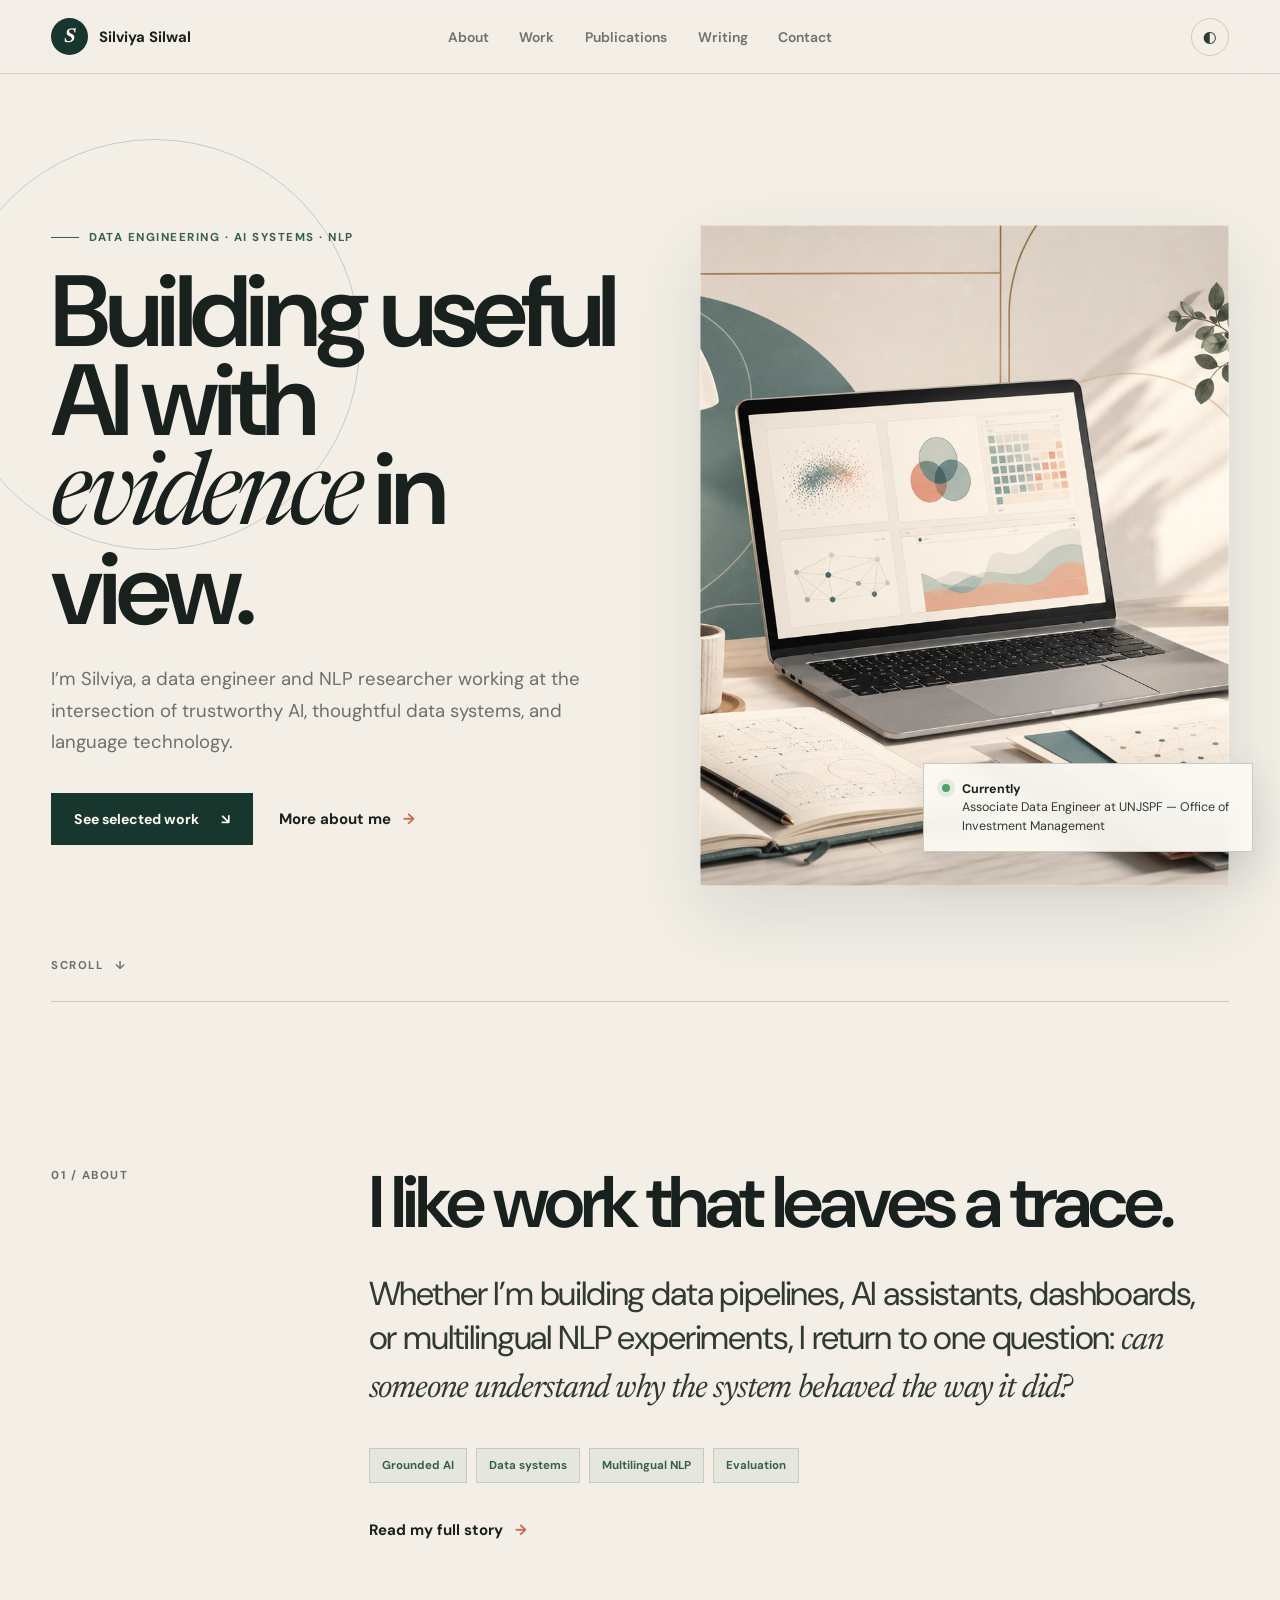
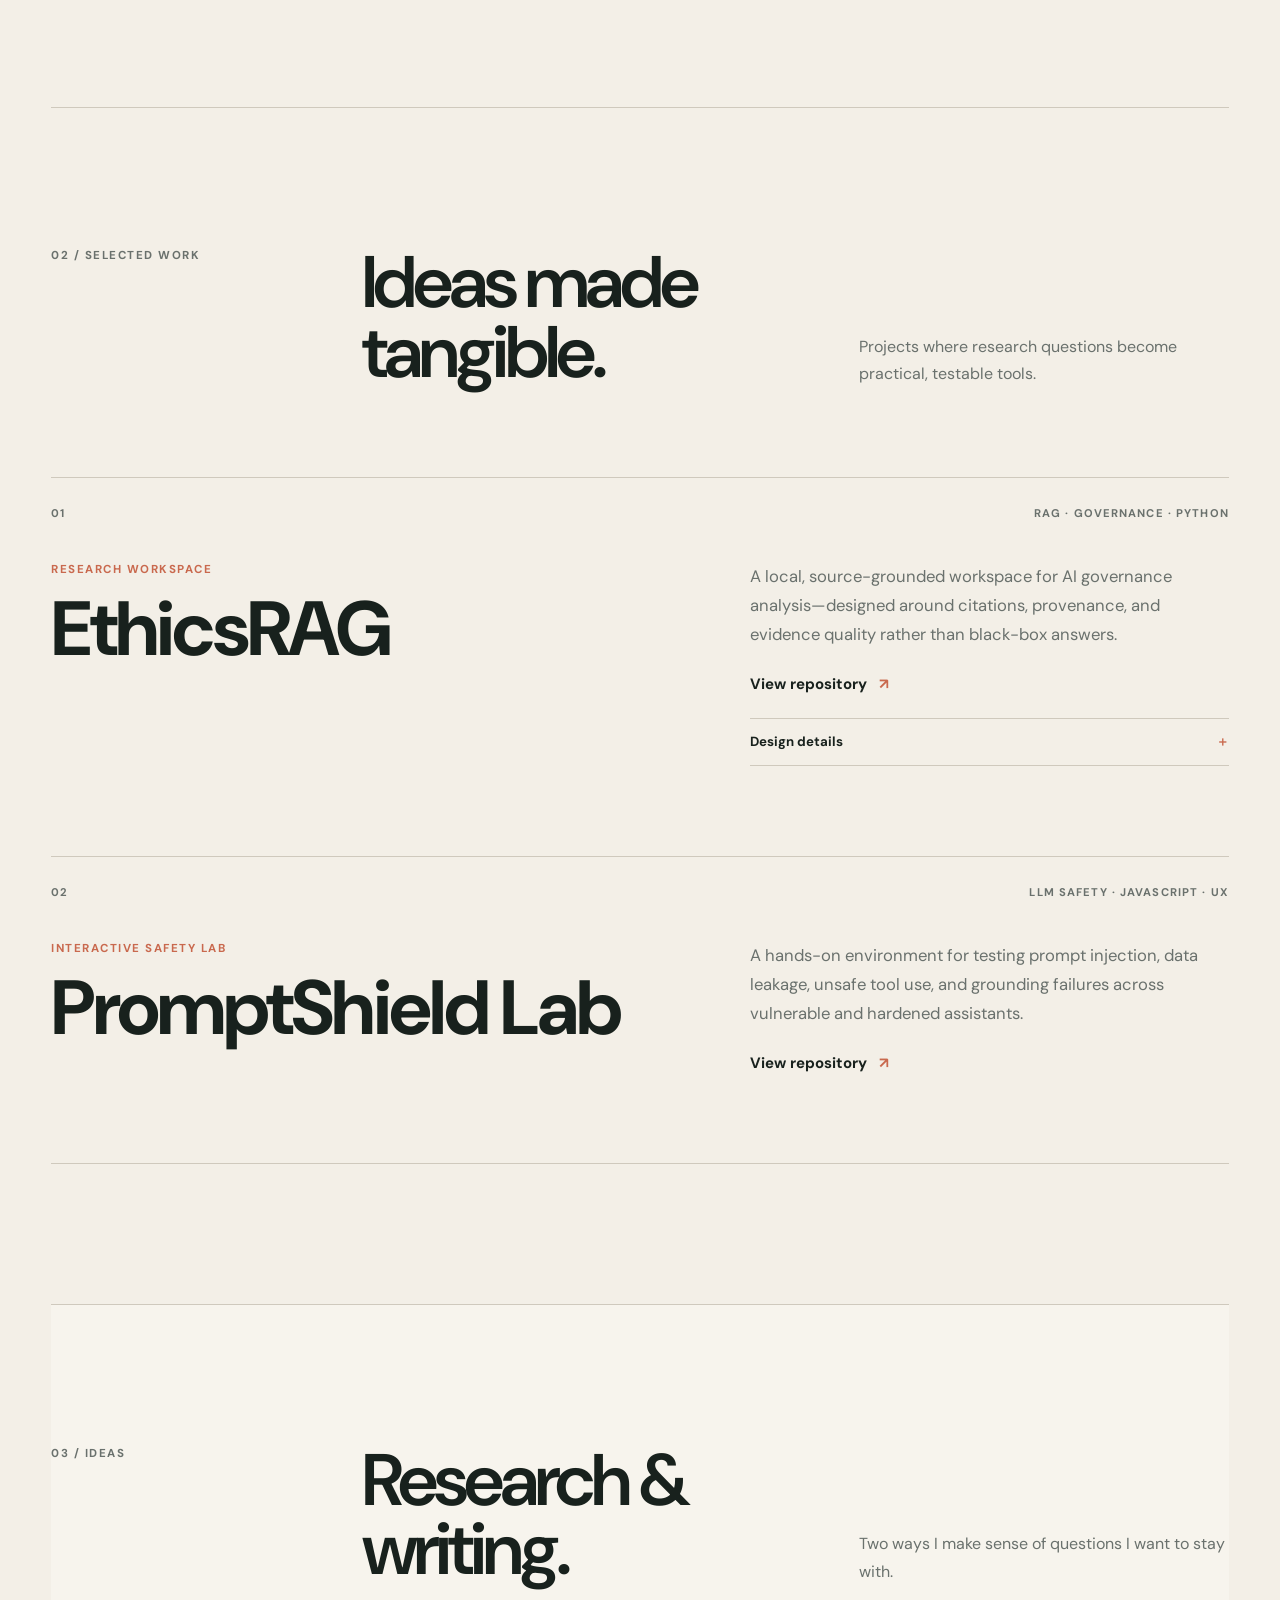
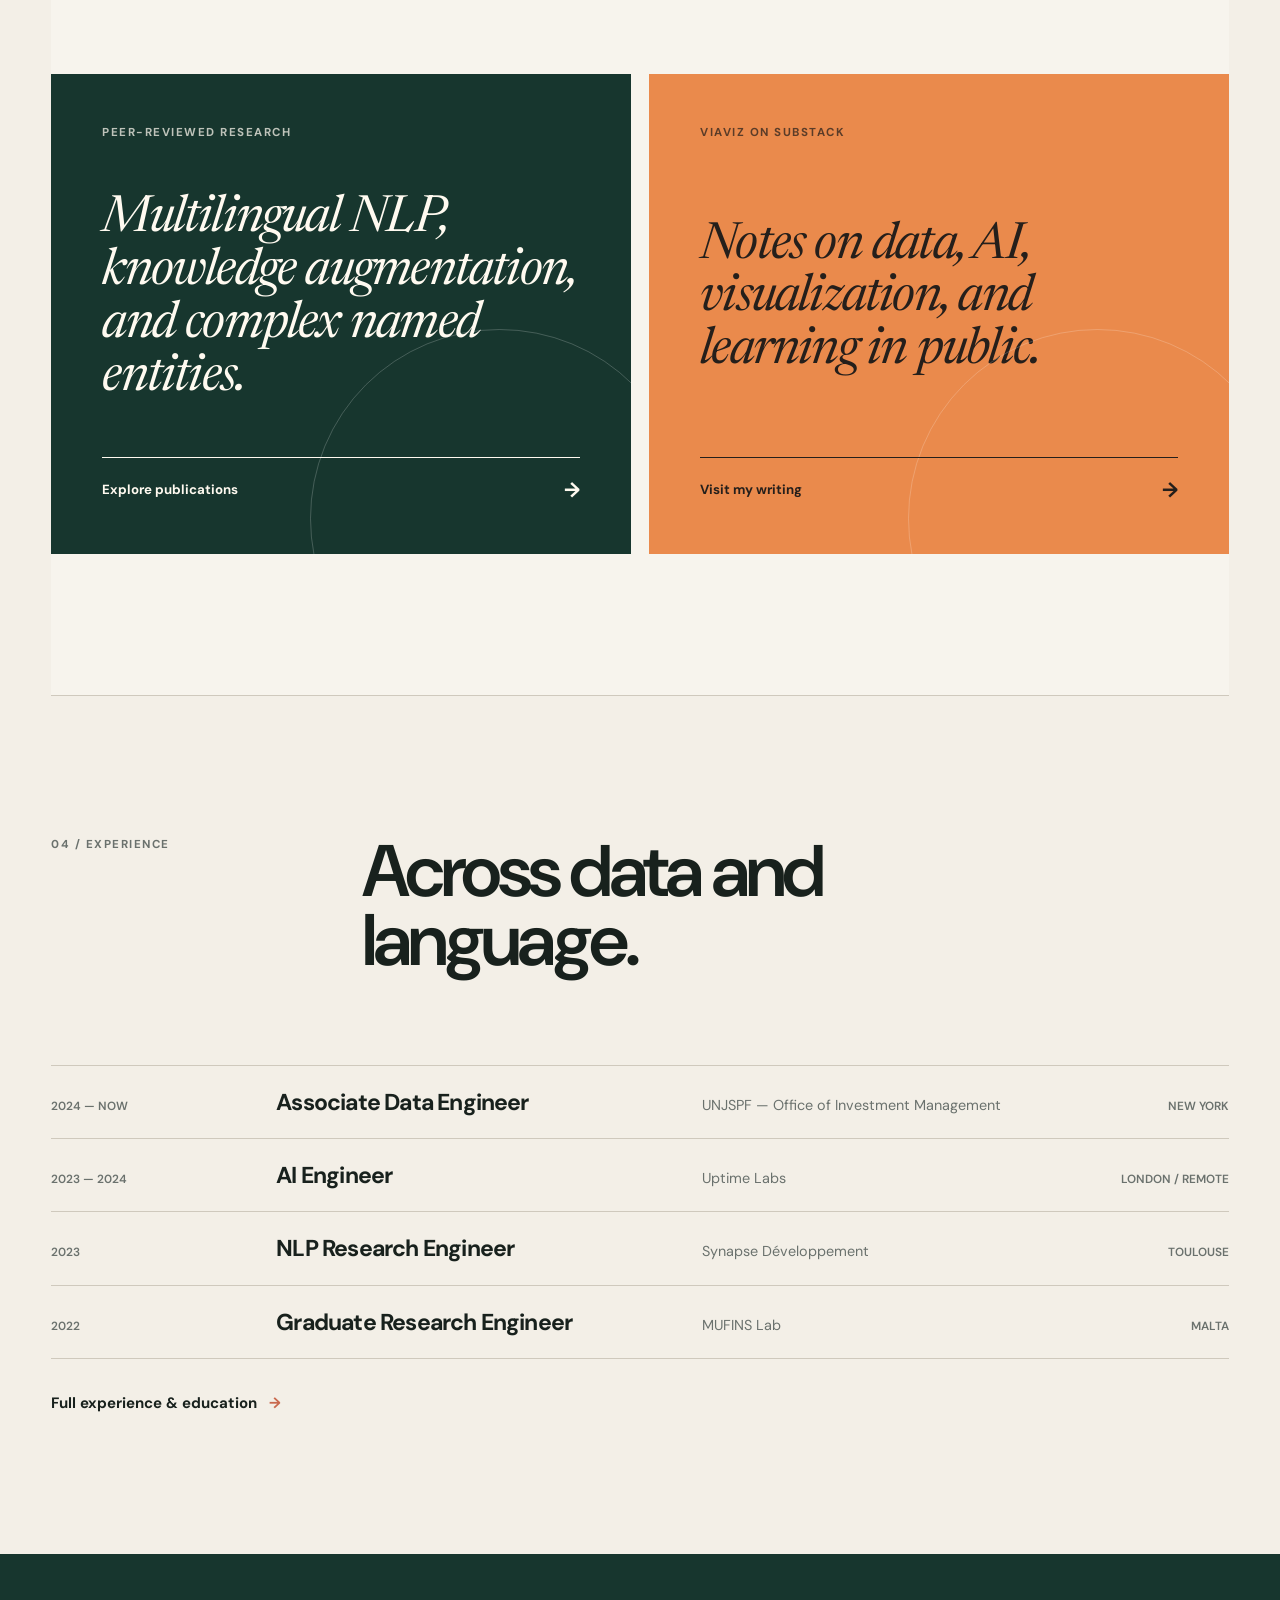
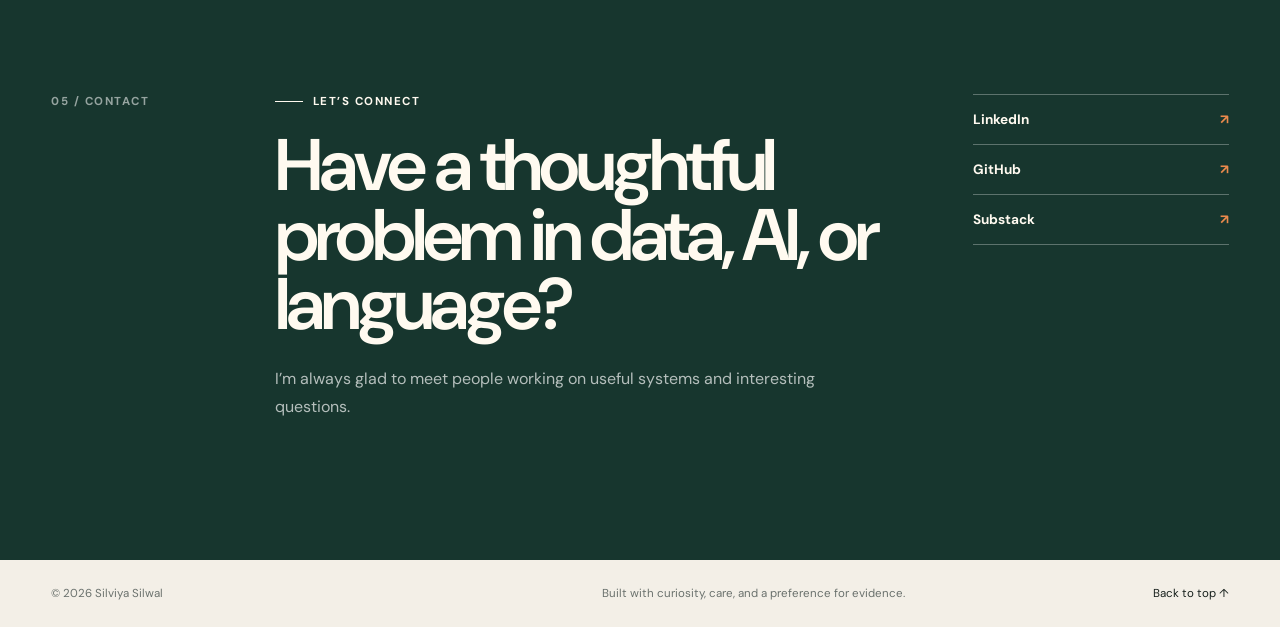
==== commit 951942cc: "bug fix" ====
--- a/index.html
+++ b/index.html
@@ -99,6 +99,7 @@
               </div>
               <div class="project-summary">
                 <p>A local, source-grounded workspace for AI governance analysis—designed around citations, provenance, and evidence quality rather than black-box answers.</p>
+                <a class="text-link project-repo-link" href="https://github.com/ssilwalcode/ethics-RAG-system" target="_blank" rel="noreferrer">View repository <span aria-hidden="true">↗</span></a>
                 <button class="details-toggle" type="button" aria-expanded="false">
                   <span>Design details</span><span aria-hidden="true">＋</span>
                 </button>
@@ -127,19 +128,6 @@
             </div>
           </article>
 
-          <article class="project-card reveal">
-            <div class="project-topline"><span>03</span><span>NLP · Python · Annotation</span></div>
-            <div class="project-body">
-              <div>
-                <p class="project-kicker">Language foundations</p>
-                <h3>TermTagger IOB</h3>
-              </div>
-              <div class="project-summary">
-                <p>A compact NLP project exploring IOB tagging, term extraction, and the structured annotation behind named entity recognition.</p>
-                <a class="text-link" href="https://github.com/ssilwalcode/TermTagger_IOB" target="_blank" rel="noreferrer">View repository <span aria-hidden="true">↗</span></a>
-              </div>
-            </div>
-          </article>
         </div>
       </section>
 
--- a/styles.css
+++ b/styles.css
@@ -142,6 +142,7 @@
 .project-kicker { margin-bottom: 12px; color: var(--terracotta); }
 .project-body h3 { font-size: clamp(2.8rem, 6vw, 6.4rem); }
 .project-summary > p { margin-bottom: 24px; color: var(--muted); font-size: clamp(1rem, 1.3vw, 1.16rem); line-height: 1.75; }
+.project-repo-link { margin-bottom: 24px; }
 .details-toggle { display: flex; width: 100%; justify-content: space-between; padding: 14px 0; color: var(--ink); background: transparent; border: 0; border-top: 1px solid var(--line); border-bottom: 1px solid var(--line); cursor: pointer; font-size: .83rem; font-weight: 700; }
 .details-toggle span:last-child { color: var(--terracotta); transition: transform 200ms ease; }
 .details-toggle[aria-expanded="true"] span:last-child { transform: rotate(45deg); }
